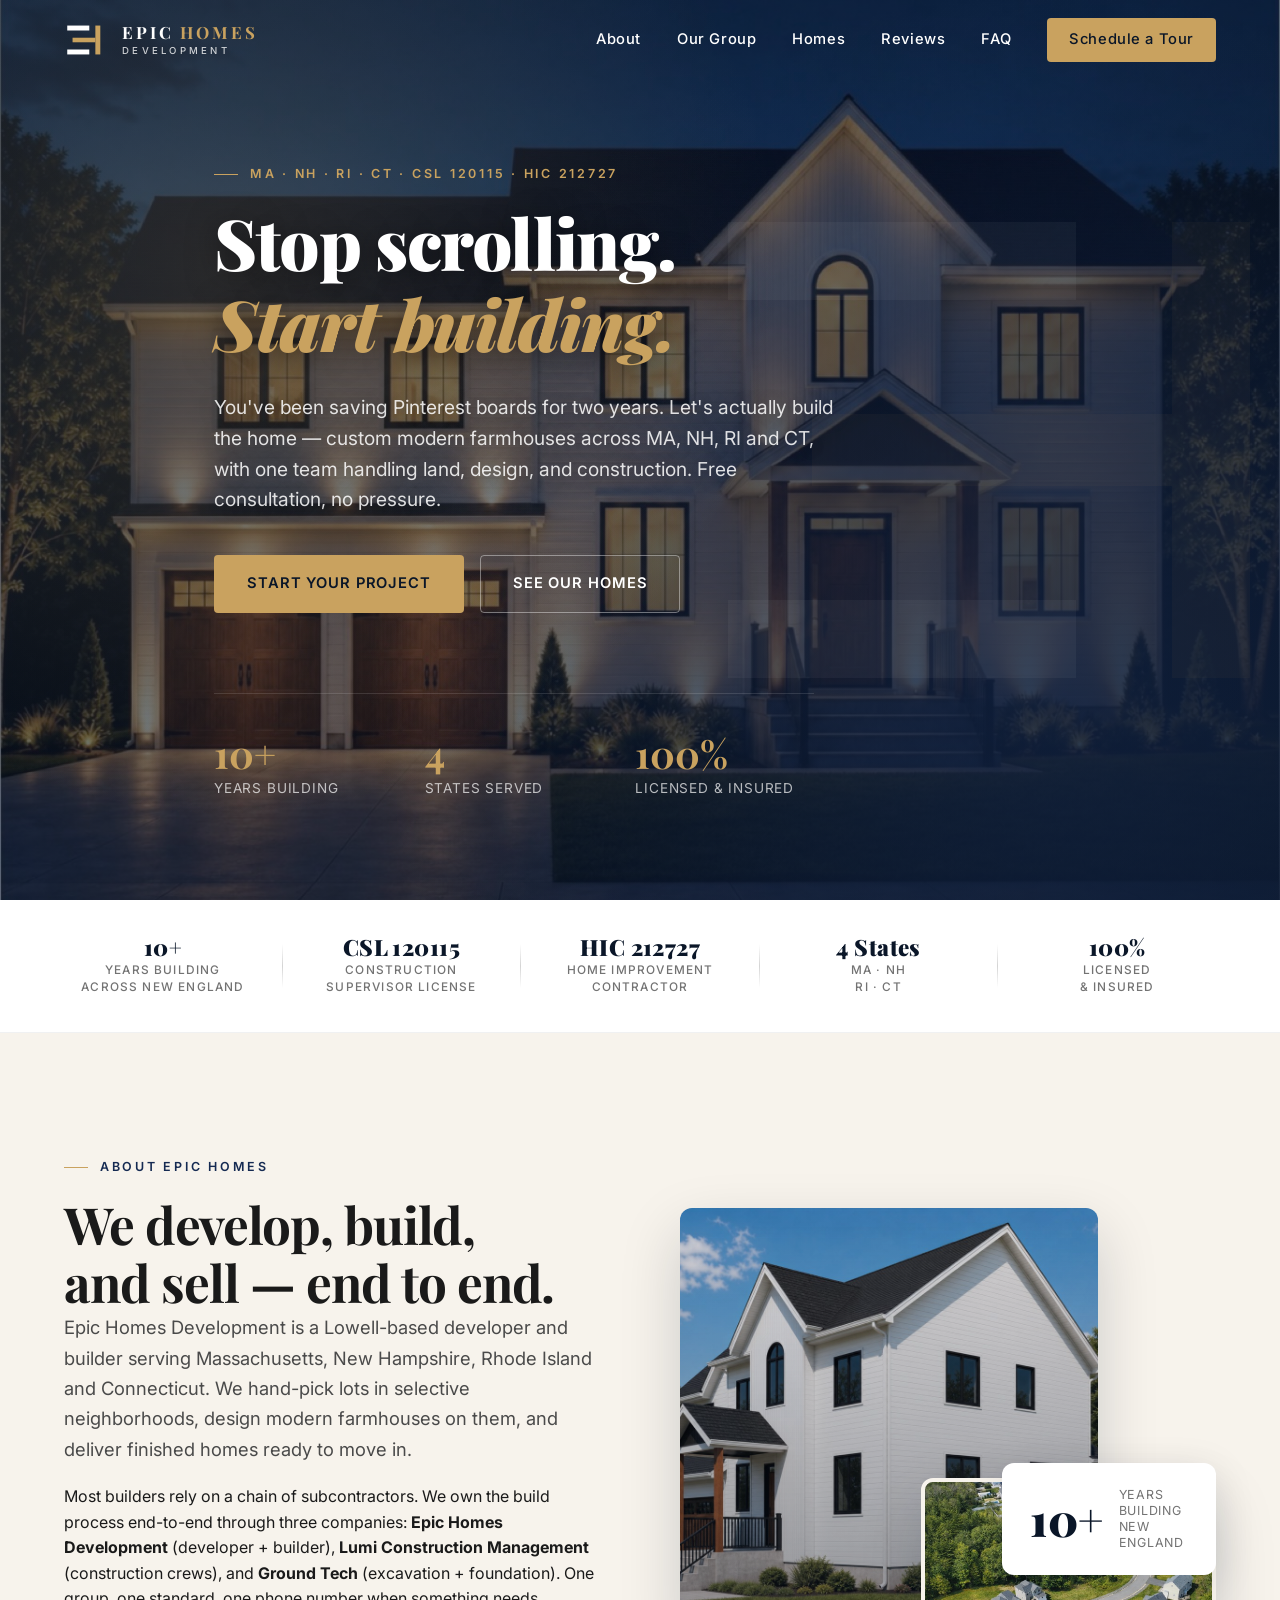
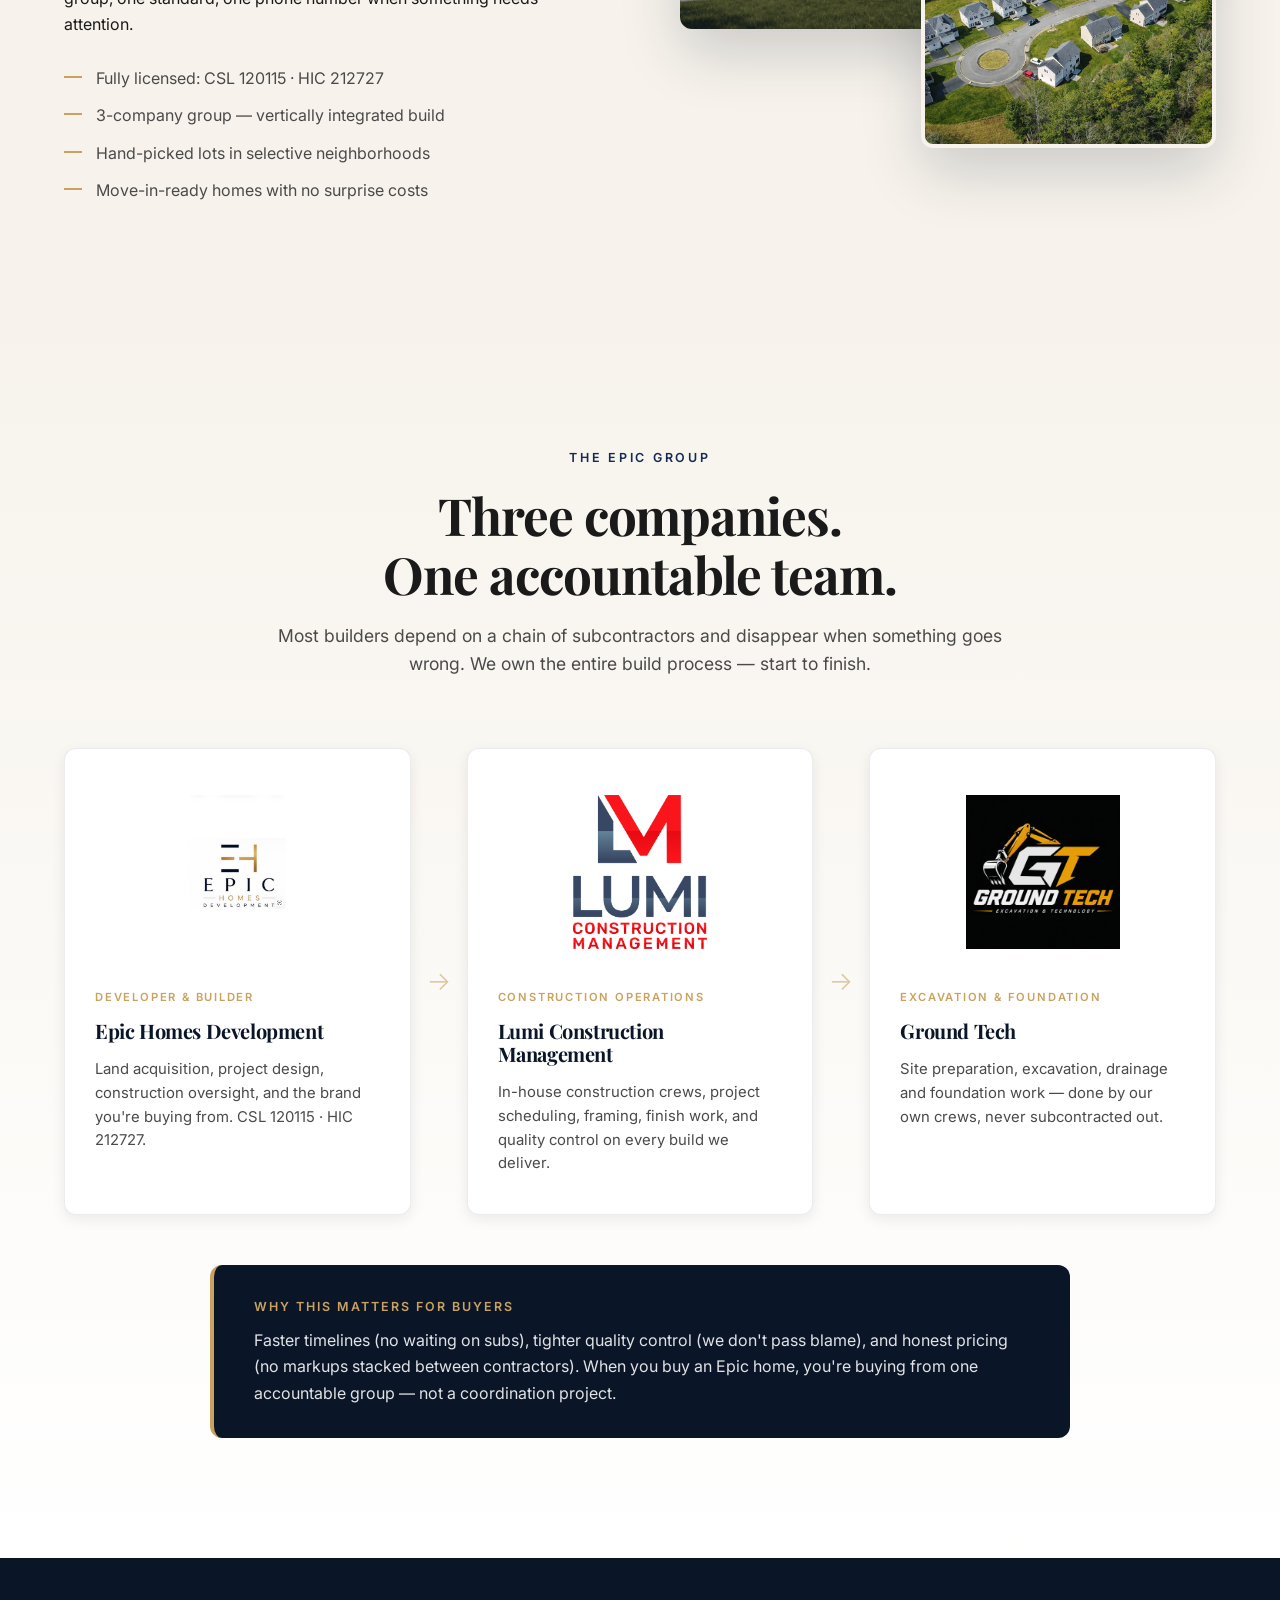
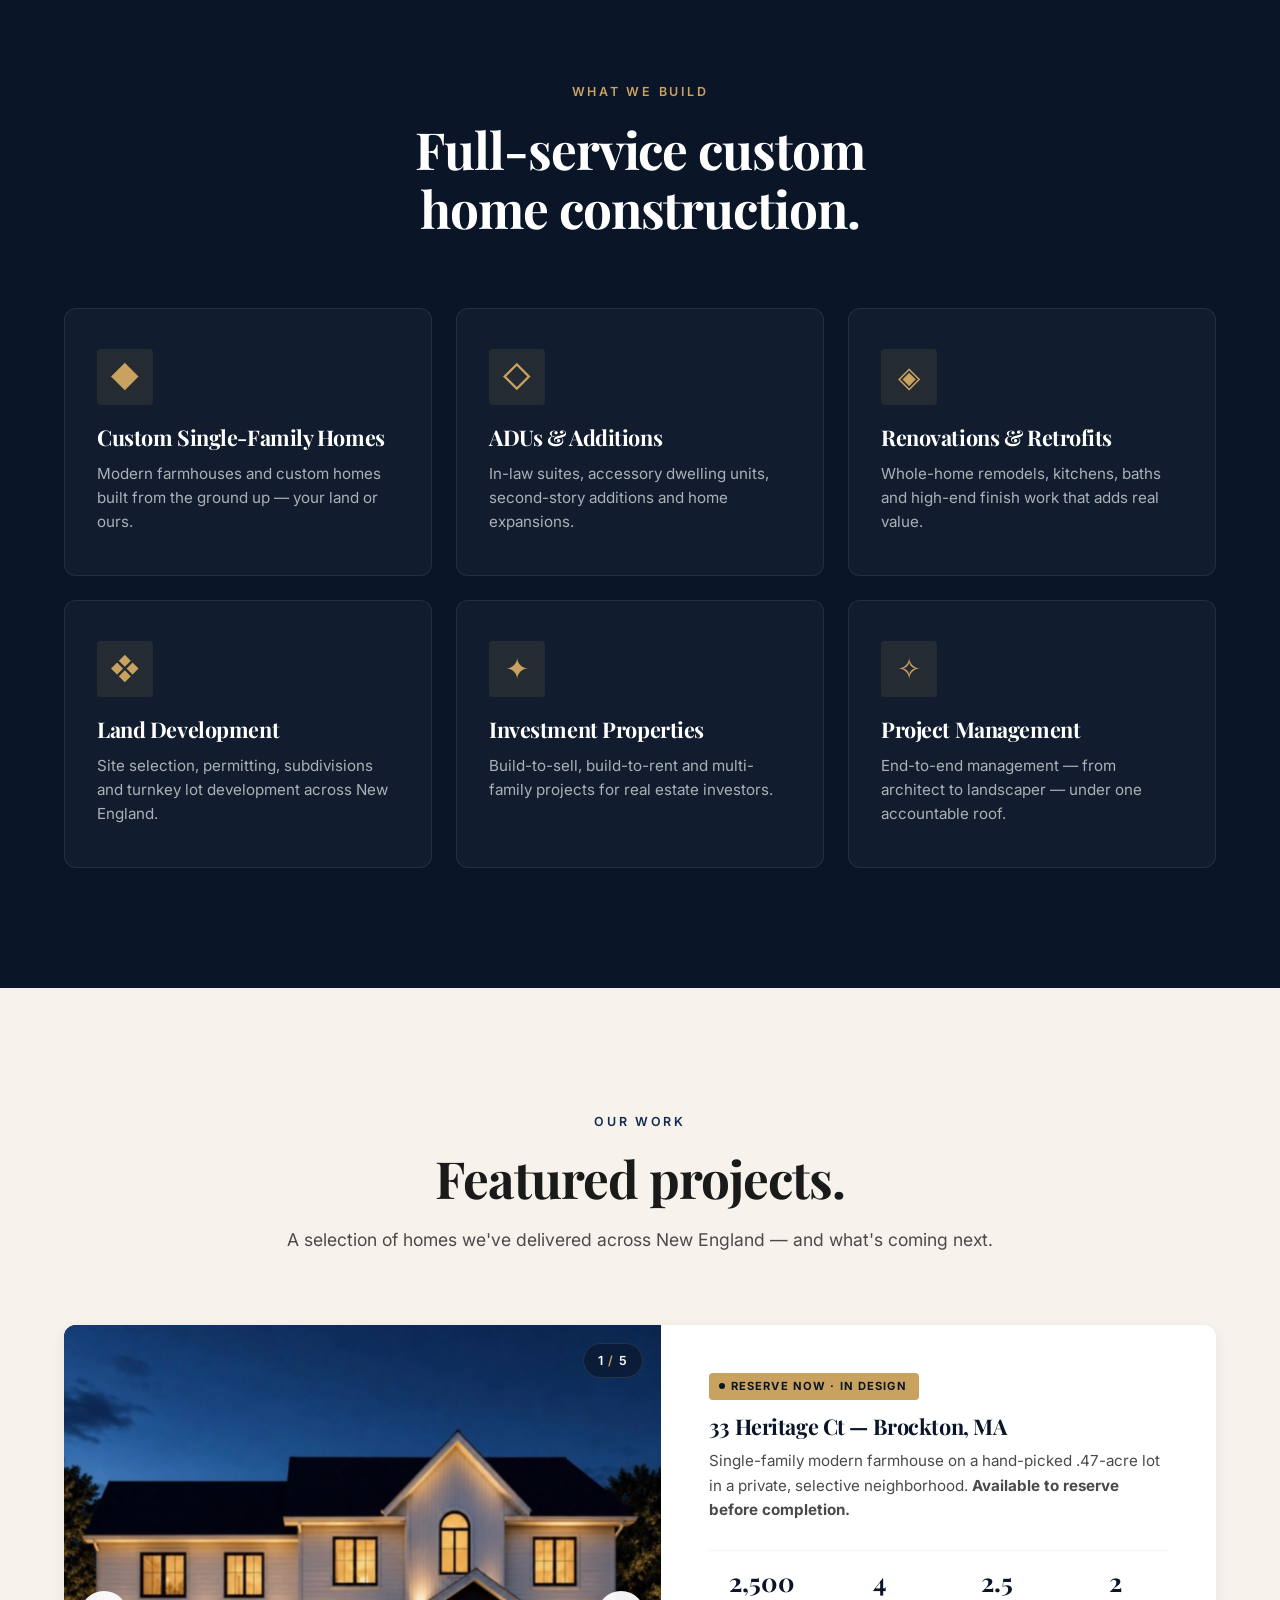
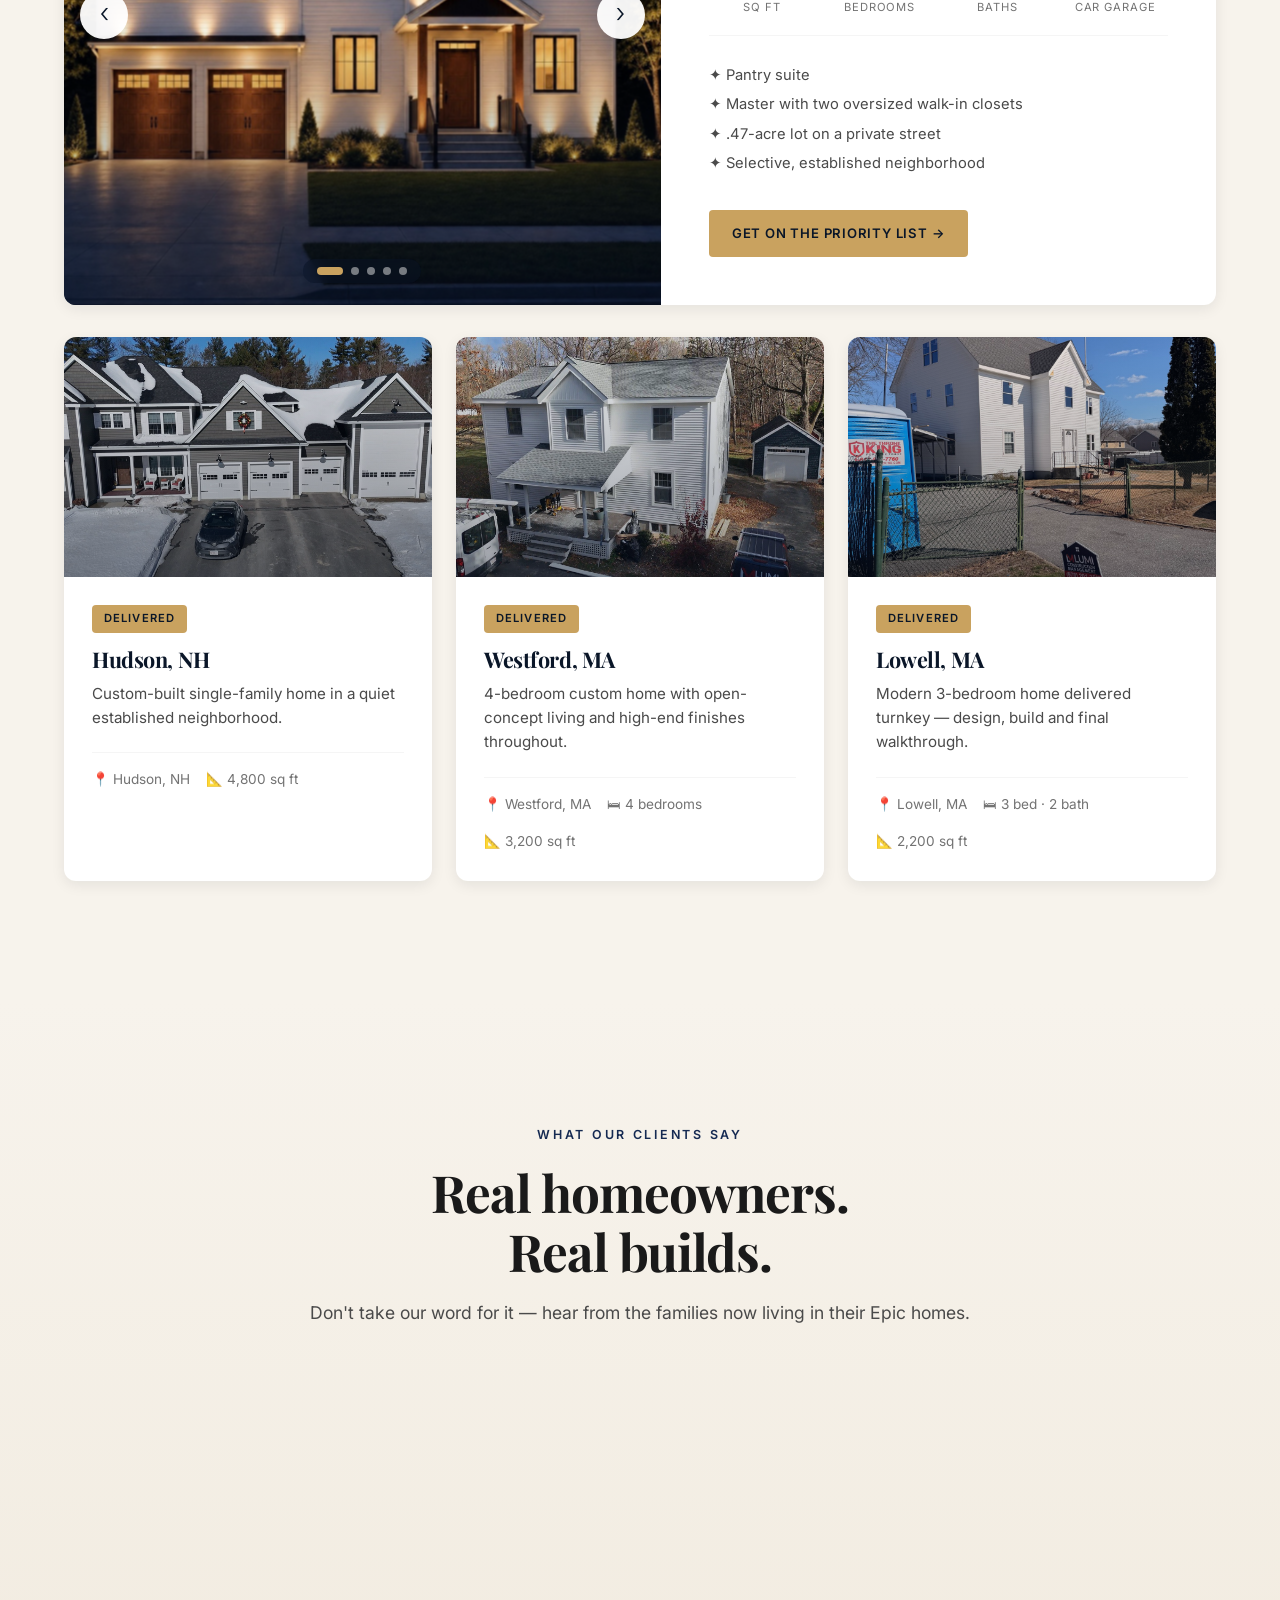
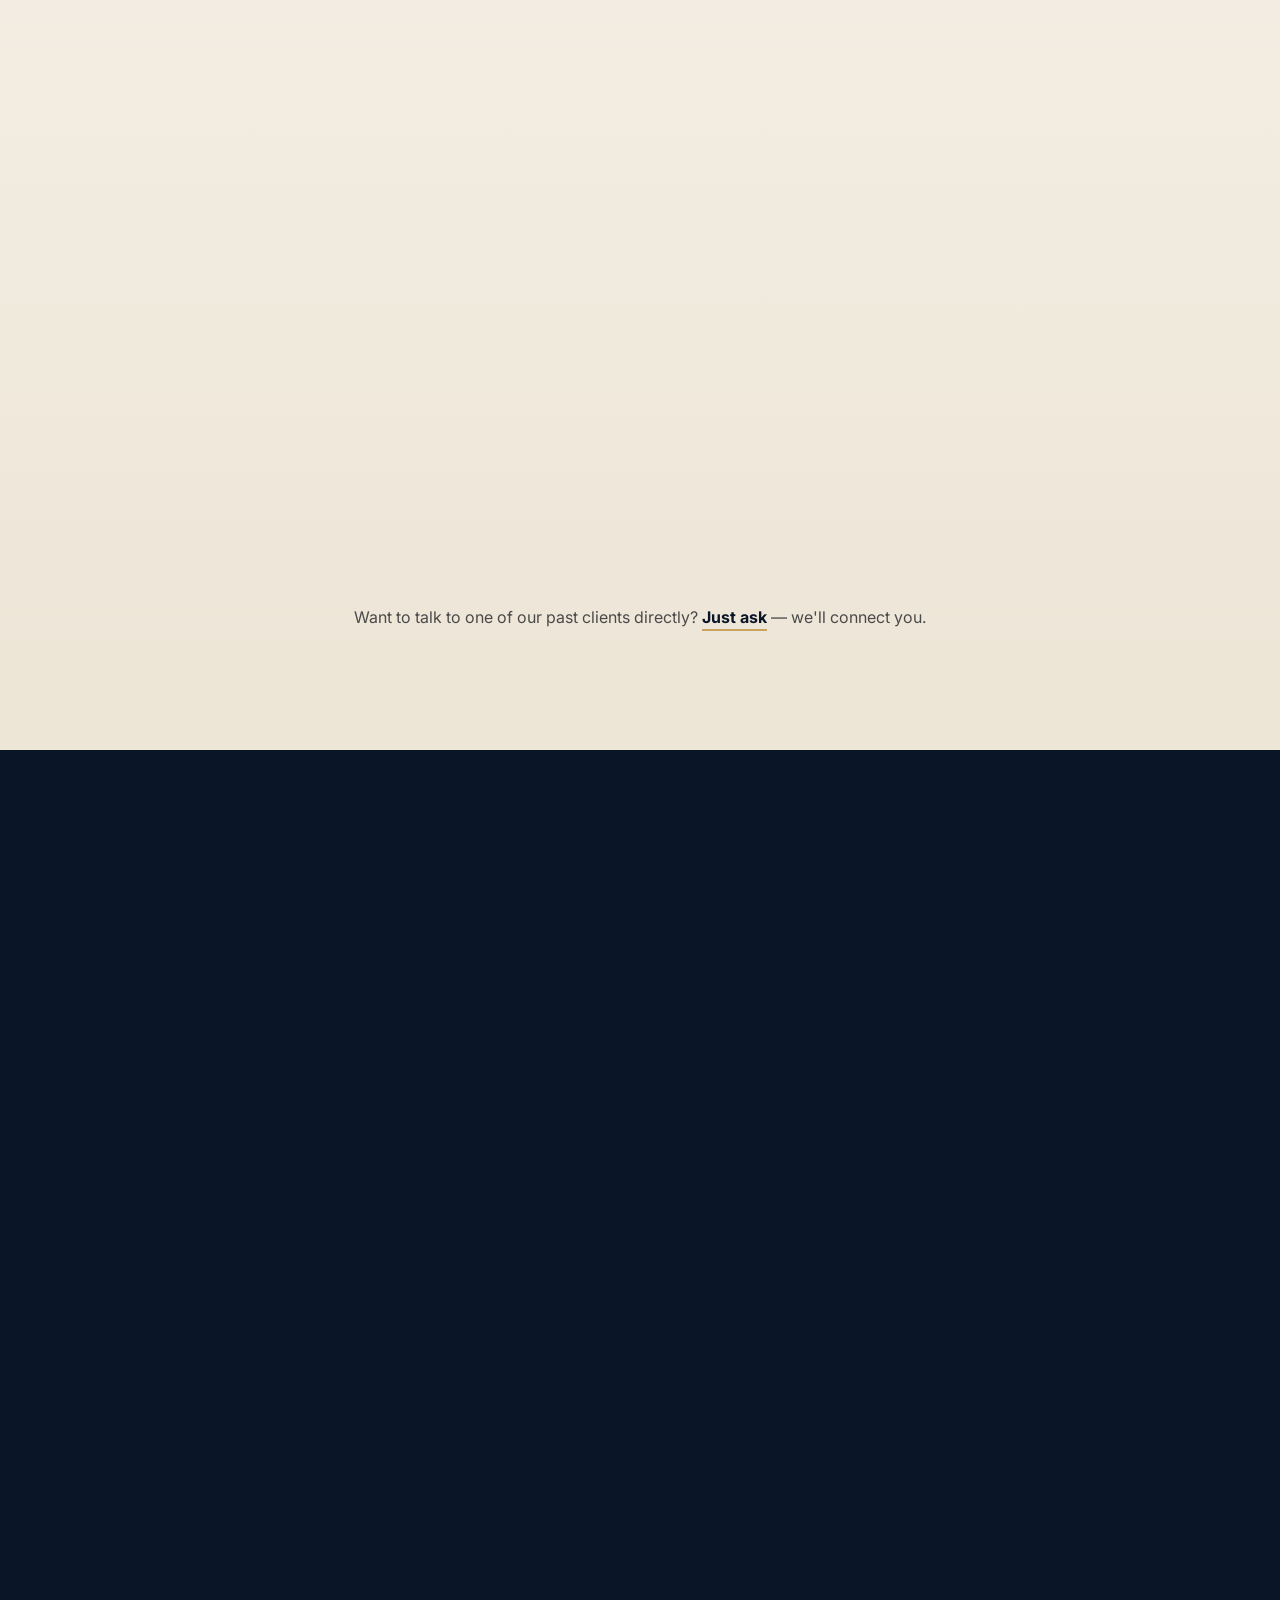
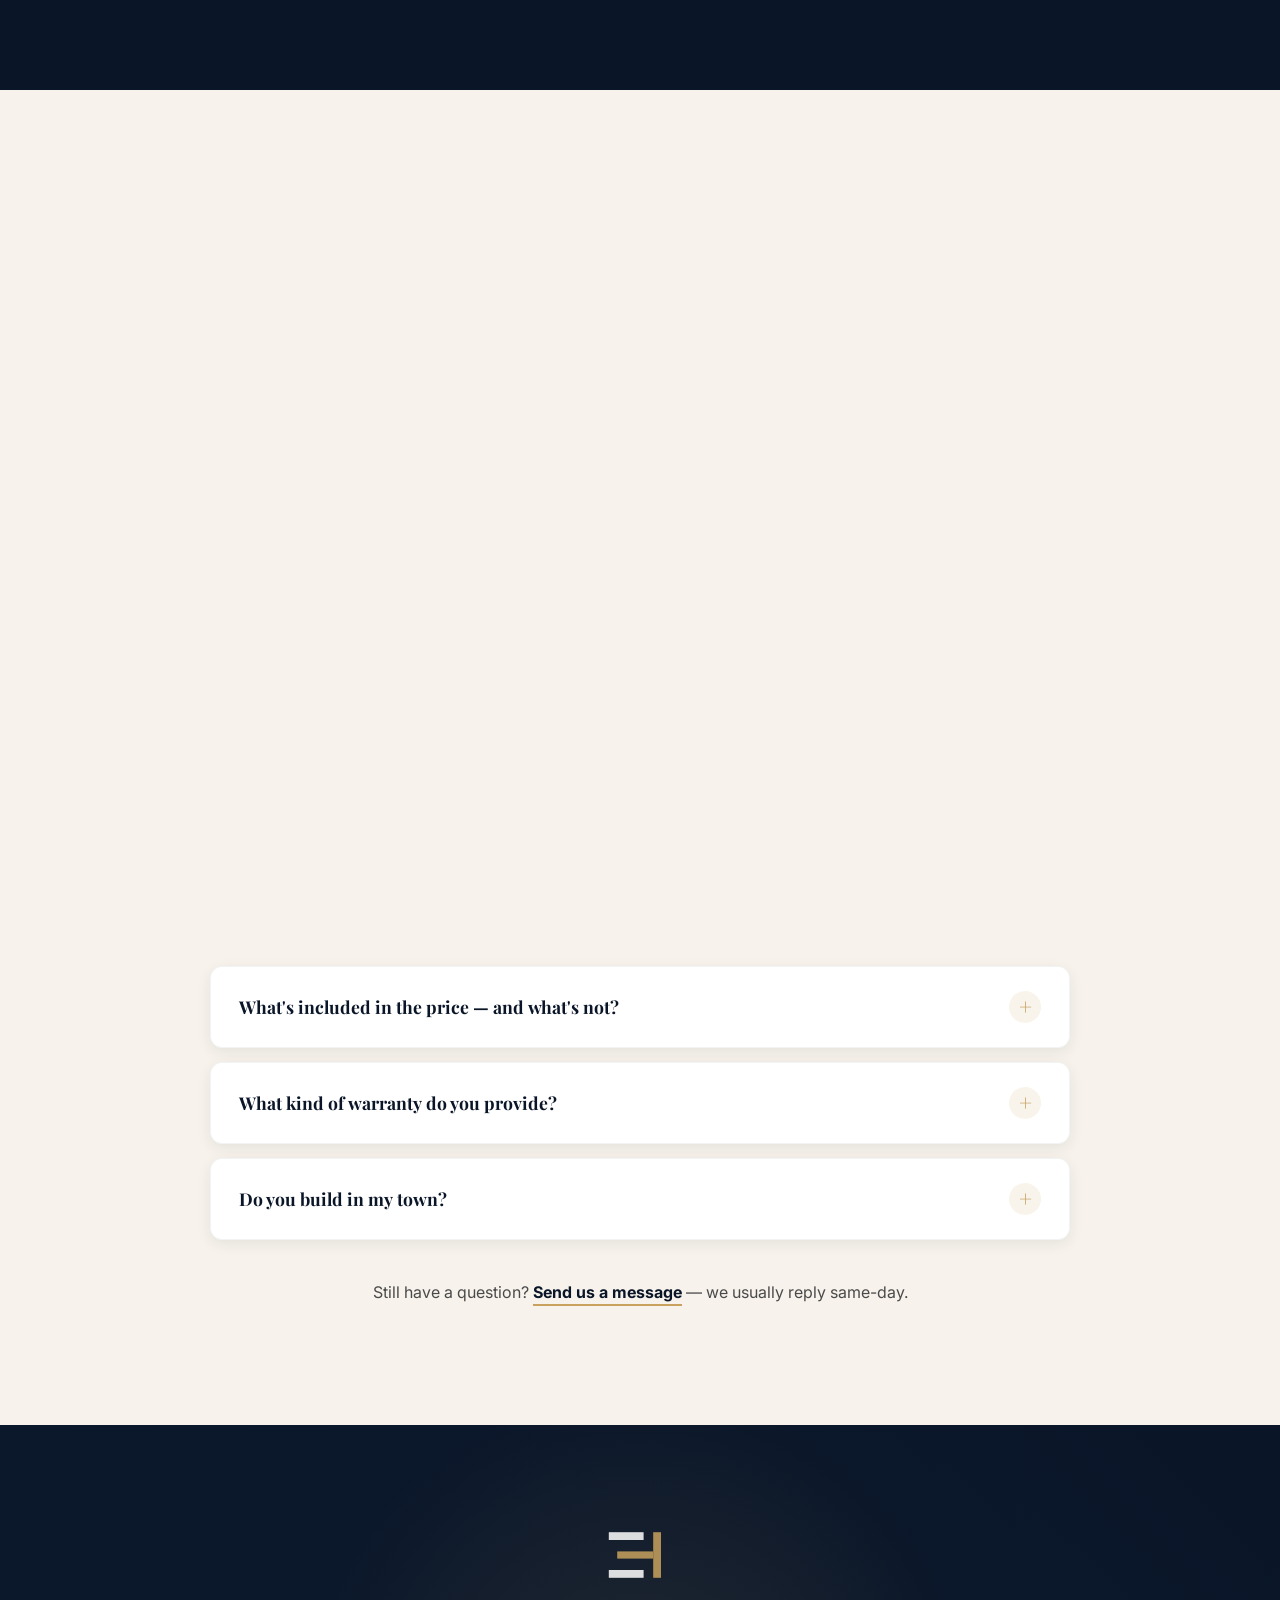
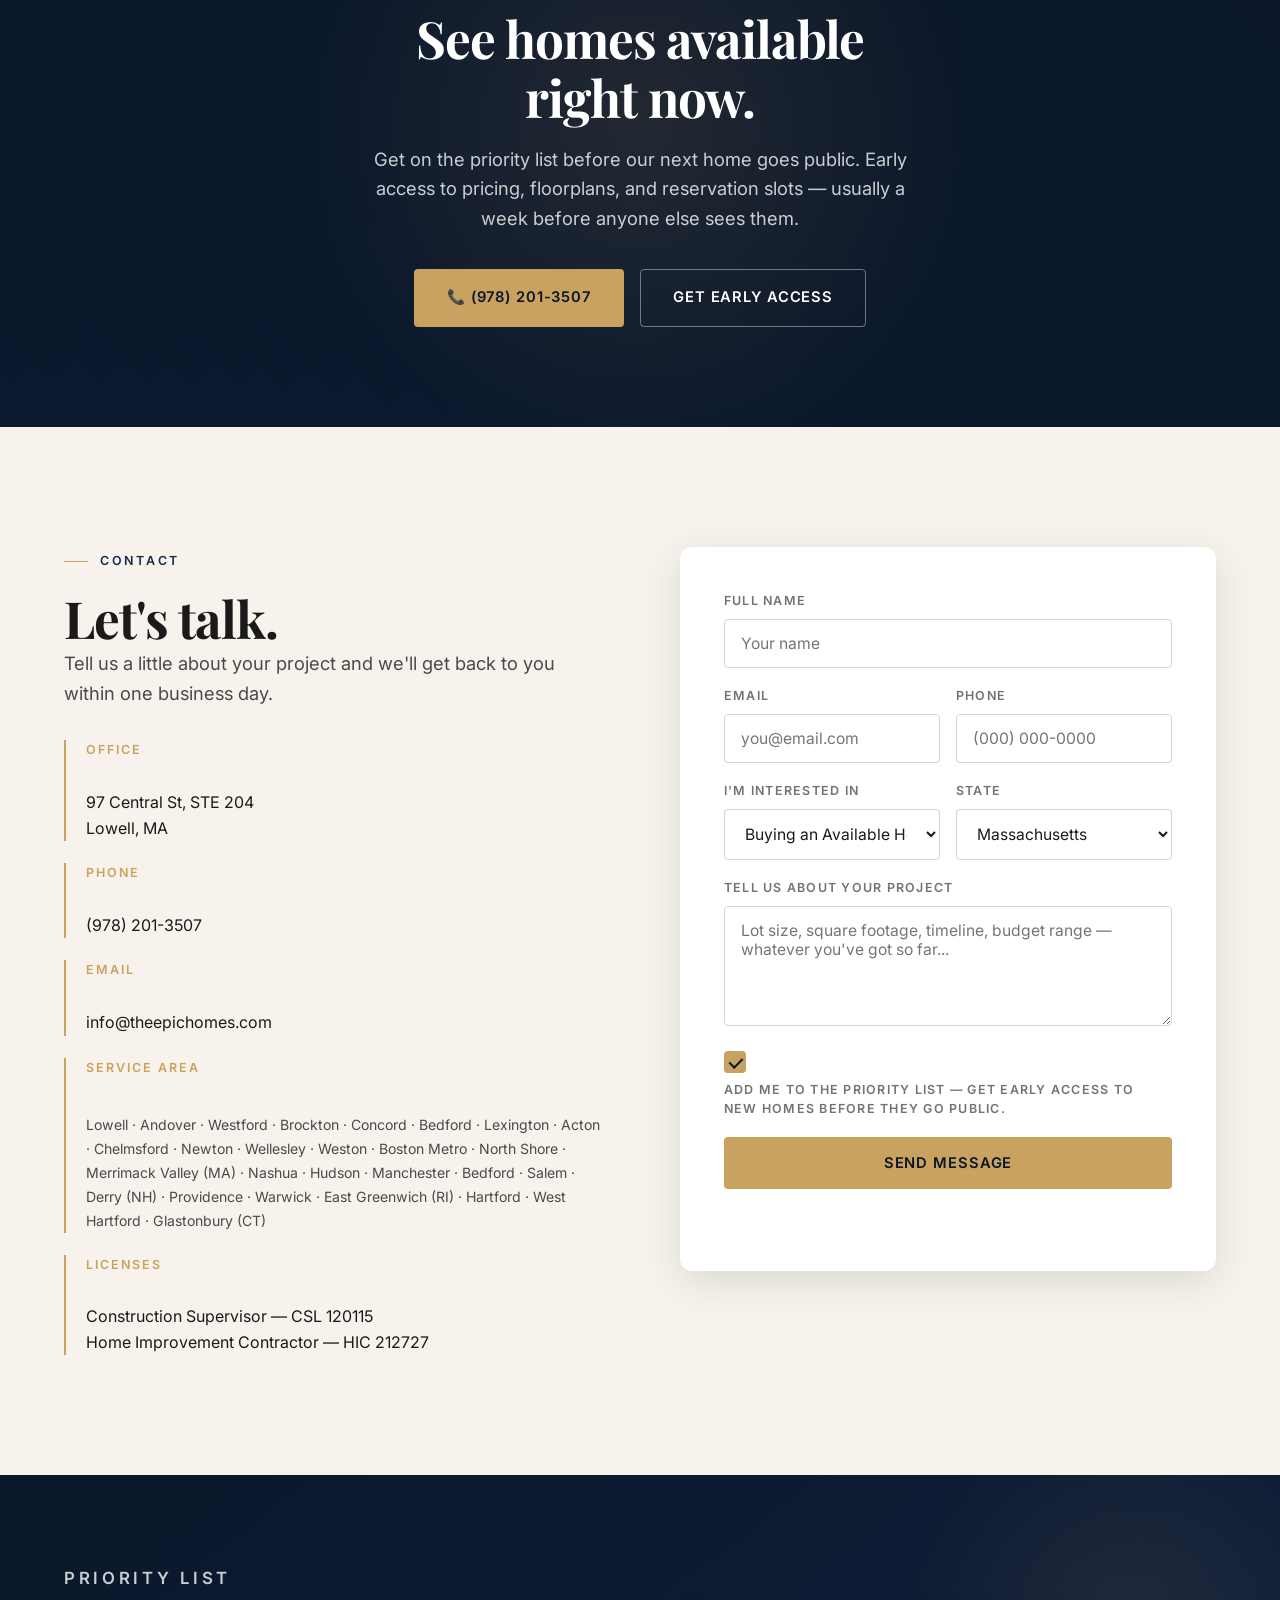
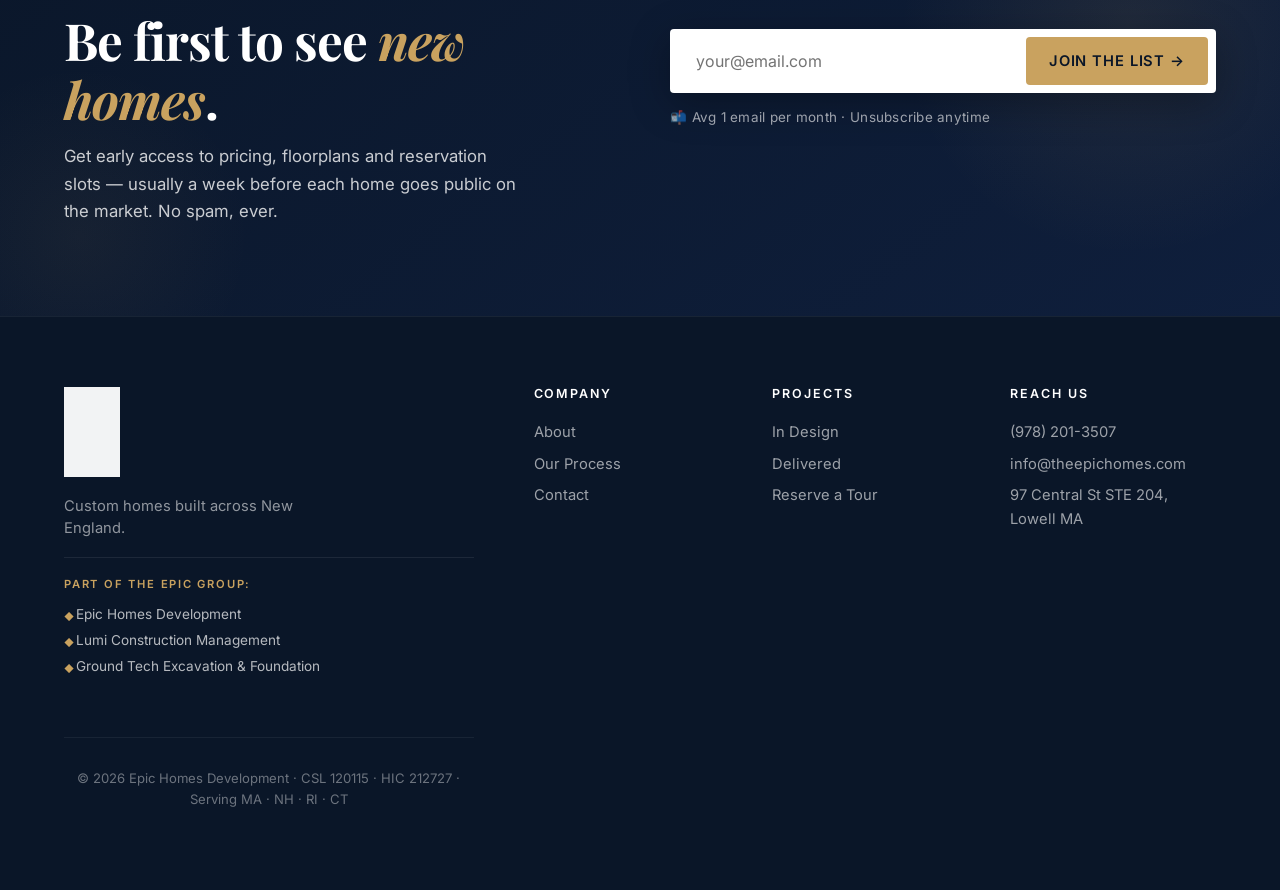
==== index.html @ 7ad32ea0 "Initial commit: Epic Homes Development website" ====
<!DOCTYPE html>
<html lang="en">
<head>
  <meta charset="UTF-8" />
  <meta name="viewport" content="width=device-width, initial-scale=1.0" />
  <meta name="description" content="Epic Homes Development — Custom modern farmhouses and luxury homes built across Massachusetts, New Hampshire, Rhode Island, and Connecticut. Fully licensed: CSL 120115 · HIC 212727." />
  <title>Epic Homes Development — Custom Modern Farmhouses | MA · NH · RI · CT</title>
  <link rel="icon" type="image/png" href="assets/logo.png" />
  <link rel="apple-touch-icon" href="assets/logo.png" />
  <meta name="theme-color" content="#0a1628" />
  <link rel="canonical" href="https://theepichomes.com/" />
  <meta property="og:title" content="Epic Homes Development — Custom Modern Farmhouses" />
  <meta property="og:description" content="Custom modern farmhouses and luxury homes built across MA, NH, RI, CT. Licensed CSL 120115 · HIC 212727." />
  <meta property="og:image" content="https://theepichomes.com/assets/logo.png" />
  <meta property="og:url" content="https://theepichomes.com/" />
  <meta property="og:type" content="website" />
  <meta property="og:site_name" content="Epic Homes Development" />
  <meta name="twitter:card" content="summary_large_image" />
  <meta name="twitter:title" content="Epic Homes Development — Custom Modern Farmhouses" />
  <meta name="twitter:description" content="Custom modern farmhouses across MA, NH, RI, CT." />
  <meta name="twitter:image" content="https://theepichomes.com/assets/logo.png" />
  <link rel="preconnect" href="https://fonts.googleapis.com" />
  <link rel="preconnect" href="https://fonts.gstatic.com" crossorigin />
  <link href="https://fonts.googleapis.com/css2?family=Playfair+Display:wght@400;500;700;900&family=Inter:wght@300;400;500;600;700&display=swap" rel="stylesheet" />
  <link rel="stylesheet" href="styles.css" />
</head>
<body>

  <header class="nav" id="nav">
    <div class="container nav__inner">
      <a href="#top" class="nav__brand" aria-label="Epic Homes Development — Home">
        <span class="nav__mark" aria-hidden="true">
          <svg viewBox="0 0 120 100" fill="none" xmlns="http://www.w3.org/2000/svg">
            <rect x="8" y="12" width="58" height="13" class="mark-navy"/>
            <rect x="8" y="75" width="58" height="13" class="mark-navy"/>
            <rect x="22" y="44" width="60" height="12" class="mark-gold"/>
            <rect x="82" y="12" width="13" height="76" class="mark-gold"/>
          </svg>
        </span>
        <span class="nav__brand-text">
          <span class="nav__brand-top">EPIC <span class="nav__brand-gold">HOMES</span></span>
          <span class="nav__brand-bottom">DEVELOPMENT</span>
        </span>
      </a>
      <nav class="nav__links" id="navLinks">
        <a href="#about">About</a>
        <a href="#group">Our Group</a>
        <a href="#projects">Homes</a>
        <a href="#testimonials">Reviews</a>
        <a href="#faq">FAQ</a>
        <a href="#contact" class="nav__cta">Schedule a Tour</a>
      </nav>
      <button class="nav__toggle" id="navToggle" aria-label="Menu">
        <span></span><span></span><span></span>
      </button>
    </div>
  </header>

  <section class="hero" id="top">
    <div class="hero__bg" aria-hidden="true"></div>
    <div class="hero__watermark" aria-hidden="true">
      <svg viewBox="0 0 120 100" fill="none" xmlns="http://www.w3.org/2000/svg">
        <rect x="8" y="12" width="58" height="13" fill="#ffffff"/>
        <rect x="8" y="75" width="58" height="13" fill="#ffffff"/>
        <rect x="22" y="44" width="60" height="12" fill="#c9a25f"/>
        <rect x="82" y="12" width="13" height="76" fill="#c9a25f"/>
      </svg>
    </div>
    <div class="container hero__inner">
      <p class="eyebrow">MA · NH · RI · CT  ·  CSL 120115 · HIC 212727</p>
      <h1 class="hero__title">
        Stop scrolling.<br/>
        <em>Start building.</em>
      </h1>
      <p class="hero__sub">
        You've been saving Pinterest boards for two years. Let's actually build
        the home — custom modern farmhouses across MA, NH, RI and CT, with
        one team handling land, design, and construction. Free consultation, no
        pressure.
      </p>
      <div class="hero__actions">
        <a href="#contact" class="btn btn--gold">Start Your Project</a>
        <a href="#projects" class="btn btn--ghost">See Our Homes</a>
      </div>
      <div class="hero__stats">
        <div><strong>10+</strong><span>Years building</span></div>
        <div><strong>4</strong><span>States served</span></div>
        <div><strong>100%</strong><span>Licensed & insured</span></div>
      </div>
    </div>
  </section>

  <section class="trust-strip" aria-label="Credentials and trust signals">
    <div class="container trust-strip__inner">
      <div class="trust-item">
        <strong>10+</strong>
        <span>Years building<br/>across New England</span>
      </div>
      <div class="trust-divider" aria-hidden="true"></div>
      <div class="trust-item">
        <strong>CSL 120115</strong>
        <span>Construction<br/>Supervisor License</span>
      </div>
      <div class="trust-divider" aria-hidden="true"></div>
      <div class="trust-item">
        <strong>HIC 212727</strong>
        <span>Home Improvement<br/>Contractor</span>
      </div>
      <div class="trust-divider" aria-hidden="true"></div>
      <div class="trust-item">
        <strong>4 States</strong>
        <span>MA · NH<br/>RI · CT</span>
      </div>
      <div class="trust-divider" aria-hidden="true"></div>
      <div class="trust-item">
        <strong>100%</strong>
        <span>Licensed<br/>& Insured</span>
      </div>
    </div>
  </section>

  <section class="section" id="about">
    <div class="container grid-2">
      <div>
        <p class="eyebrow">About Epic Homes</p>
        <h2>We develop, build,<br/>and sell — end to end.</h2>
        <p class="lead">
          Epic Homes Development is a Lowell-based developer and builder serving
          Massachusetts, New Hampshire, Rhode Island and Connecticut.
          We hand-pick lots in selective neighborhoods, design modern farmhouses
          on them, and deliver finished homes ready to move in.
        </p>
        <p>
          Most builders rely on a chain of subcontractors. We own the build process
          end-to-end through three companies: <strong>Epic Homes Development</strong>
          (developer + builder), <strong>Lumi Construction Management</strong>
          (construction crews), and <strong>Ground Tech</strong> (excavation + foundation).
          One group, one standard, one phone number when something needs attention.
        </p>
        <ul class="checklist">
          <li>Fully licensed: CSL 120115 · HIC 212727</li>
          <li>3-company group — vertically integrated build</li>
          <li>Hand-picked lots in selective neighborhoods</li>
          <li>Move-in-ready homes with no surprise costs</li>
        </ul>
      </div>
      <div class="about__visual">
        <div class="about__card about__card--photo"></div>
        <div class="about__card about__card--accent"></div>
        <div class="about__badge">
          <strong>10+</strong>
          <span>years<br/>building<br/>New England</span>
        </div>
      </div>
    </div>
  </section>

  <section class="section group" id="group">
    <div class="container">
      <div class="section__head">
        <p class="eyebrow">The Epic Group</p>
        <h2>Three companies.<br/>One accountable team.</h2>
        <p class="section__lead">Most builders depend on a chain of subcontractors and disappear when something goes wrong. We own the entire build process — start to finish.</p>
      </div>

      <div class="group-grid">
        <article class="group-card">
          <div class="group-card__logo">
            <img src="assets/logo-epic.png" alt="Epic Homes Development" />
          </div>
          <span class="group-card__role">Developer & Builder</span>
          <h3>Epic Homes Development</h3>
          <p>Land acquisition, project design, construction oversight, and the brand you're buying from. CSL 120115 · HIC 212727.</p>
        </article>

        <div class="group-arrow" aria-hidden="true">→</div>

        <article class="group-card">
          <div class="group-card__logo">
            <img src="assets/logo-lumi.png" alt="Lumi Construction Management" />
          </div>
          <span class="group-card__role">Construction Operations</span>
          <h3>Lumi Construction Management</h3>
          <p>In-house construction crews, project scheduling, framing, finish work, and quality control on every build we deliver.</p>
        </article>

        <div class="group-arrow" aria-hidden="true">→</div>

        <article class="group-card">
          <div class="group-card__logo">
            <img src="assets/logo-ground.png" alt="Ground Tech Excavation & Foundation" />
          </div>
          <span class="group-card__role">Excavation & Foundation</span>
          <h3>Ground Tech</h3>
          <p>Site preparation, excavation, drainage and foundation work — done by our own crews, never subcontracted out.</p>
        </article>
      </div>

      <div class="group-callout">
        <div class="group-callout__label">Why this matters for buyers</div>
        <p>Faster timelines (no waiting on subs), tighter quality control (we don't pass blame), and honest pricing (no markups stacked between contractors). When you buy an Epic home, you're buying from one accountable group — not a coordination project.</p>
      </div>
    </div>
  </section>

  <section class="section section--dark" id="services">
    <div class="container">
      <div class="section__head">
        <p class="eyebrow eyebrow--gold">What We Build</p>
        <h2>Full-service custom<br/>home construction.</h2>
      </div>
      <div class="services">
        <article class="service">
          <div class="service__icon">◆</div>
          <h3>Custom Single-Family Homes</h3>
          <p>Modern farmhouses and custom homes built from the ground up — your land or ours.</p>
        </article>
        <article class="service">
          <div class="service__icon">◇</div>
          <h3>ADUs & Additions</h3>
          <p>In-law suites, accessory dwelling units, second-story additions and home expansions.</p>
        </article>
        <article class="service">
          <div class="service__icon">◈</div>
          <h3>Renovations & Retrofits</h3>
          <p>Whole-home remodels, kitchens, baths and high-end finish work that adds real value.</p>
        </article>
        <article class="service">
          <div class="service__icon">❖</div>
          <h3>Land Development</h3>
          <p>Site selection, permitting, subdivisions and turnkey lot development across New England.</p>
        </article>
        <article class="service">
          <div class="service__icon">✦</div>
          <h3>Investment Properties</h3>
          <p>Build-to-sell, build-to-rent and multi-family projects for real estate investors.</p>
        </article>
        <article class="service">
          <div class="service__icon">✧</div>
          <h3>Project Management</h3>
          <p>End-to-end management — from architect to landscaper — under one accountable roof.</p>
        </article>
      </div>
    </div>
  </section>

  <section class="section" id="projects">
    <div class="container">
      <div class="section__head">
        <p class="eyebrow">Our Work</p>
        <h2>Featured projects.</h2>
        <p class="section__lead">A selection of homes we've delivered across New England — and what's coming next.</p>
      </div>
      <div class="projects">

        <article class="project project--lg">
          <div class="carousel" id="heritageCarousel" aria-label="33 Heritage Ct photo gallery">
            <div class="carousel__track">
              <div class="carousel__slide" style="background-image:url('assets/hero-night.jpg')" role="img" aria-label="Front exterior at night"></div>
              <div class="carousel__slide" style="background-image:url('assets/heritage-front.jpg')" role="img" aria-label="Front exterior daytime"></div>
              <div class="carousel__slide" style="background-image:url('assets/heritage-back.jpg')" role="img" aria-label="Back of the home with deck"></div>
              <div class="carousel__slide" style="background-image:url('assets/heritage-side.jpg')" role="img" aria-label="Side view"></div>
              <div class="carousel__slide" style="background-image:url('assets/neighborhood-aerial.jpg')" role="img" aria-label="Aerial view of the neighborhood"></div>
            </div>
            <button class="carousel__btn carousel__btn--prev" aria-label="Previous photo">‹</button>
            <button class="carousel__btn carousel__btn--next" aria-label="Next photo">›</button>
            <div class="carousel__counter"><span id="heritageCurrent">1</span> / <span id="heritageTotal">5</span></div>
            <div class="carousel__dots" role="tablist">
              <button class="carousel__dot is-active" aria-label="Photo 1"></button>
              <button class="carousel__dot" aria-label="Photo 2"></button>
              <button class="carousel__dot" aria-label="Photo 3"></button>
              <button class="carousel__dot" aria-label="Photo 4"></button>
              <button class="carousel__dot" aria-label="Photo 5"></button>
            </div>
          </div>
          <div class="project__body">
            <span class="tag tag--available">Reserve Now · In Design</span>
            <h3>33 Heritage Ct — Brockton, MA</h3>
            <p>Single-family modern farmhouse on a hand-picked .47-acre lot in a private, selective neighborhood. <strong>Available to reserve before completion.</strong></p>
            <div class="project__features">
              <div><strong>2,500</strong><span>sq ft</span></div>
              <div><strong>4</strong><span>bedrooms</span></div>
              <div><strong>2.5</strong><span>baths</span></div>
              <div><strong>2</strong><span>car garage</span></div>
            </div>
            <ul class="project__highlights">
              <li>✦ Pantry suite</li>
              <li>✦ Master with two oversized walk-in closets</li>
              <li>✦ .47-acre lot on a private street</li>
              <li>✦ Selective, established neighborhood</li>
            </ul>
            <a href="#contact" class="btn btn--gold btn--sm">Get on the Priority List →</a>
          </div>
        </article>

        <article class="project">
          <div class="project__img project__img--hudson"></div>
          <div class="project__body">
            <span class="tag tag--done">Delivered</span>
            <h3>Hudson, NH</h3>
            <p>Custom-built single-family home in a quiet established neighborhood.</p>
            <div class="project__meta">
              <span>📍 Hudson, NH</span>
              <span>📐 4,800 sq ft</span>
            </div>
          </div>
        </article>

        <article class="project">
          <div class="project__img project__img--westford"></div>
          <div class="project__body">
            <span class="tag tag--done">Delivered</span>
            <h3>Westford, MA</h3>
            <p>4-bedroom custom home with open-concept living and high-end finishes throughout.</p>
            <div class="project__meta">
              <span>📍 Westford, MA</span>
              <span>🛏 4 bedrooms</span>
              <span>📐 3,200 sq ft</span>
            </div>
          </div>
        </article>

        <article class="project">
          <div class="project__img project__img--lowell"></div>
          <div class="project__body">
            <span class="tag tag--done">Delivered</span>
            <h3>Lowell, MA</h3>
            <p>Modern 3-bedroom home delivered turnkey — design, build and final walkthrough.</p>
            <div class="project__meta">
              <span>📍 Lowell, MA</span>
              <span>🛏 3 bed · 2 bath</span>
              <span>📐 2,200 sq ft</span>
            </div>
          </div>
        </article>

      </div>
    </div>
  </section>

  <section class="section testimonials" id="testimonials">
    <div class="container">
      <div class="section__head">
        <p class="eyebrow">What Our Clients Say</p>
        <h2>Real homeowners.<br/>Real builds.</h2>
        <p class="section__lead">Don't take our word for it — hear from the families now living in their Epic homes.</p>
      </div>

      <div class="testi-grid">
        <article class="testi">
          <div class="testi__quote-mark" aria-hidden="true">“</div>
          <p class="testi__text">From the first coffee meeting, I knew Epic was different. They listened more than they talked, gave us real numbers up front, and built exactly what we'd been picturing for years. The weekly photo updates kept us sane during the build.</p>
          <div class="testi__stars" aria-label="5 out of 5 stars">★ ★ ★ ★ ★</div>
          <div class="testi__author">
            <strong>Sarah K.</strong>
            <span>Andover, MA · Custom 4-bed farmhouse</span>
          </div>
        </article>

        <article class="testi">
          <div class="testi__quote-mark" aria-hidden="true">“</div>
          <p class="testi__text">We interviewed four builders. Epic was the only one who didn't try to upsell us — they just asked smart questions and gave honest answers. The home was move-in ready on time, exactly at the price they showed us day one.</p>
          <div class="testi__stars" aria-label="5 out of 5 stars">★ ★ ★ ★ ★</div>
          <div class="testi__author">
            <strong>Mike R.</strong>
            <span>Hudson, NH · 4,800 sq ft custom</span>
          </div>
        </article>

        <article class="testi">
          <div class="testi__quote-mark" aria-hidden="true">“</div>
          <p class="testi__text">After being burned by another builder, I was skeptical. Epic's transparency — the project portal, weekly walkthroughs, no surprise change orders — completely restored my trust. We're already planning the in-law addition with them.</p>
          <div class="testi__stars" aria-label="5 out of 5 stars">★ ★ ★ ★ ★</div>
          <div class="testi__author">
            <strong>Jennifer L.</strong>
            <span>Westford, MA · 3,200 sq ft 4-bed</span>
          </div>
        </article>

        <article class="testi">
          <div class="testi__quote-mark" aria-hidden="true">“</div>
          <p class="testi__text">Building remotely from out of state was our biggest fear. Epic made it feel like we lived next door — daily photos, video walkthroughs, every decision documented. Move-in day felt magical.</p>
          <div class="testi__stars" aria-label="5 out of 5 stars">★ ★ ★ ★ ★</div>
          <div class="testi__author">
            <strong>David & Anna P.</strong>
            <span>Lowell, MA · 2,200 sq ft 3-bed</span>
          </div>
        </article>

        <article class="testi testi--featured">
          <div class="testi__quote-mark" aria-hidden="true">“</div>
          <p class="testi__text">Their post-build care is what really sets them apart. A year after move-in, they still answer our texts within an hour. That's not a contractor — that's a partner for life.</p>
          <div class="testi__stars" aria-label="5 out of 5 stars">★ ★ ★ ★ ★</div>
          <div class="testi__author">
            <strong>Robert M.</strong>
            <span>Brockton, MA · Modern farmhouse</span>
          </div>
        </article>
      </div>

      <div class="testi-cta">
        <p>Want to talk to one of our past clients directly? <a href="#contact">Just ask</a> — we'll connect you.</p>
      </div>
    </div>
  </section>

  <section class="section section--dark" id="process">
    <div class="container">
      <div class="section__head">
        <p class="eyebrow eyebrow--gold">How It Works</p>
        <h2>From first coffee<br/>to front-door keys.</h2>
        <p class="section__lead">Building a home should feel exciting — not stressful. Here's exactly how we do it.</p>
      </div>
      <ol class="process">
        <li>
          <span class="process__num">01</span>
          <span class="process__chip">Week 1</span>
          <h3>Coffee & Vision</h3>
          <p>Tell us what you dream about — square footage, lifestyle, must-haves. We listen, ask the right questions, and give you honest budget ranges. No pressure. No fluff.</p>
          <span class="process__deliverable">→ Free consultation + ballpark numbers</span>
        </li>
        <li>
          <span class="process__num">02</span>
          <span class="process__chip">Weeks 2–8</span>
          <h3>Design Together</h3>
          <p>Our architects sketch, you tweak, we refine. You'll see 3D renderings before a single nail goes in — so when we break ground, you already love the result.</p>
          <span class="process__deliverable">→ Floor plans + 3D renders + honest price</span>
        </li>
        <li>
          <span class="process__num">03</span>
          <span class="process__chip">Build Phase</span>
          <h3>Watch It Rise</h3>
          <p>Hammers swing, walls go up. You get weekly photo updates, a private project portal, and our cell numbers. No mystery, no surprises — just your home taking shape.</p>
          <span class="process__deliverable">→ Weekly updates + on-site visits anytime</span>
        </li>
        <li>
          <span class="process__num">04</span>
          <span class="process__chip">Move-In Day</span>
          <h3>Welcome Home</h3>
          <p>Final walkthrough, keys in hand, and a warranty that actually means something. We're a phone call away — for years, not weeks.</p>
          <span class="process__deliverable">→ 2-year workmanship + 10-year structural warranty</span>
        </li>
      </ol>
    </div>
  </section>

  <section class="section faq" id="faq">
    <div class="container">
      <div class="section__head">
        <p class="eyebrow">Common Questions</p>
        <h2>Everything you're<br/>wondering about.</h2>
        <p class="section__lead">The honest answers to what most people ask before they pick up the phone.</p>
      </div>

      <div class="faq-list">
        <details class="faq-item">
          <summary>
            <span>How much does it cost to build a custom home in MA, NH, RI or CT?</span>
            <span class="faq-icon" aria-hidden="true">+</span>
          </summary>
          <div class="faq-answer">
            <p>For 2026, custom homes in our region typically run <strong>$350–$600+ per square foot</strong>, depending on lot conditions, finishes and complexity. A 2,500 sq ft modern farmhouse usually lands between $875K and $1.5M turnkey. We give you a real ballpark in your first consultation — no fake "starting at" numbers.</p>
          </div>
        </details>

        <details class="faq-item">
          <summary>
            <span>How long does it take from start to finish?</span>
            <span class="faq-icon" aria-hidden="true">+</span>
          </summary>
          <div class="faq-answer">
            <p>From signed contract to move-in day, plan on <strong>10–14 months</strong> for most custom builds. Design takes 6–10 weeks, permitting 4–8 weeks (varies by town), and construction 7–10 months. We'll give you a realistic schedule before you commit, and we hit it.</p>
          </div>
        </details>

        <details class="faq-item">
          <summary>
            <span>Do I need to own land before contacting you?</span>
            <span class="faq-icon" aria-hidden="true">+</span>
          </summary>
          <div class="faq-answer">
            <p>Not at all. We help clients find and evaluate land regularly — we know which lots are buildable, what the zoning costs really look like, and where the hidden site-prep expenses hide. If you already have a lot, we'll do a free buildability assessment before you spend a dollar on design.</p>
          </div>
        </details>

        <details class="faq-item">
          <summary>
            <span>Can you work with my architect, or do you have one?</span>
            <span class="faq-icon" aria-hidden="true">+</span>
          </summary>
          <div class="faq-answer">
            <p>Both work. We have in-house and partnered architects we've built dozens of homes with — they know our crews, costs, and pace. But if you've already hired an architect you love, we'll happily collaborate. We're builders, not gatekeepers.</p>
          </div>
        </details>

        <details class="faq-item">
          <summary>
            <span>How does construction financing work?</span>
            <span class="faq-icon" aria-hidden="true">+</span>
          </summary>
          <div class="faq-answer">
            <p>Most clients use a <strong>construction-to-permanent loan</strong> from a local lender (we can introduce you to a few we trust). The bank funds the build in stages as work is completed, then converts to a regular mortgage at move-in. We handle all the lender draw paperwork — you don't need to chase invoices.</p>
          </div>
        </details>

        <details class="faq-item">
          <summary>
            <span>What's included in the price — and what's not?</span>
            <span class="faq-icon" aria-hidden="true">+</span>
          </summary>
          <div class="faq-answer">
            <p>Our prices include <strong>everything</strong>: design, permits, materials, labor, site work, finishes, appliances, and final cleanup — the home is delivered turnkey. The only things outside are your furniture and any custom landscaping beyond the basics. The price you see is the price you pay. Period.</p>
          </div>
        </details>

        <details class="faq-item">
          <summary>
            <span>What kind of warranty do you provide?</span>
            <span class="faq-icon" aria-hidden="true">+</span>
          </summary>
          <div class="faq-answer">
            <p><strong>2-year workmanship warranty</strong> on everything we build, plus <strong>10-year structural warranty</strong> per Massachusetts builder standards. But more importantly, we answer the phone after move-in. Most builders disappear at handover — we don't.</p>
          </div>
        </details>

        <details class="faq-item">
          <summary>
            <span>Do you build in my town?</span>
            <span class="faq-icon" aria-hidden="true">+</span>
          </summary>
          <div class="faq-answer">
            <p>We build across <strong>Massachusetts, New Hampshire, Rhode Island and Connecticut</strong> — including Andover, Westford, Lowell, Brockton, Hudson, Nashua, Bedford, Concord, Manchester, Providence, Hartford, and dozens more. If you're in the four-state area, we can build there. Just ask.</p>
          </div>
        </details>
      </div>

      <div class="faq-cta">
        <p>Still have a question? <a href="#contact">Send us a message</a> — we usually reply same-day.</p>
      </div>
    </div>
  </section>

  <section class="cta">
    <div class="container cta__inner">
      <div class="cta__mark" aria-hidden="true">
        <svg viewBox="0 0 120 100" fill="none" xmlns="http://www.w3.org/2000/svg">
          <rect x="8" y="12" width="58" height="13" fill="#ffffff"/>
          <rect x="8" y="75" width="58" height="13" fill="#ffffff"/>
          <rect x="22" y="44" width="60" height="12" fill="#c9a25f"/>
          <rect x="82" y="12" width="13" height="76" fill="#c9a25f"/>
        </svg>
      </div>
      <h2>See homes available<br/>right now.</h2>
      <p>Get on the priority list before our next home goes public. Early access to pricing, floorplans, and reservation slots — usually a week before anyone else sees them.</p>
      <div class="cta__actions">
        <a href="tel:+19782013507" class="btn btn--gold">📞 (978) 201-3507</a>
        <a href="#contact" class="btn btn--ghost">Get Early Access</a>
      </div>
    </div>
  </section>

  <section class="section" id="contact">
    <div class="container grid-2 grid-2--contact">
      <div>
        <p class="eyebrow">Contact</p>
        <h2>Let's talk.</h2>
        <p class="lead">Tell us a little about your project and we'll get back to you within one business day.</p>
        <ul class="contact__info">
          <li><strong>Office</strong><br/>97 Central St, STE 204<br/>Lowell, MA</li>
          <li><strong>Phone</strong><br/><a href="tel:+19782013507">(978) 201-3507</a></li>
          <li><strong>Email</strong><br/><a href="mailto:info@theepichomes.com">info@theepichomes.com</a></li>
          <li><strong>Service Area</strong><br/><span class="service-area">Lowell · Andover · Westford · Brockton · Concord · Bedford · Lexington · Acton · Chelmsford · Newton · Wellesley · Weston · Boston Metro · North Shore · Merrimack Valley (MA) · Nashua · Hudson · Manchester · Bedford · Salem · Derry (NH) · Providence · Warwick · East Greenwich (RI) · Hartford · West Hartford · Glastonbury (CT)</span></li>
          <li><strong>Licenses</strong><br/>Construction Supervisor — CSL 120115<br/>Home Improvement Contractor — HIC 212727</li>
        </ul>
      </div>
      <form class="form" id="contactForm" novalidate>
        <div class="form__row">
          <label>
            <span>Full Name</span>
            <input type="text" name="name" required placeholder="Your name" />
          </label>
        </div>
        <div class="form__row form__row--2">
          <label>
            <span>Email</span>
            <input type="email" name="email" required placeholder="you@email.com" />
          </label>
          <label>
            <span>Phone</span>
            <input type="tel" name="phone" placeholder="(000) 000-0000" />
          </label>
        </div>
        <div class="form__row form__row--2">
          <label>
            <span>I'm Interested In</span>
            <select name="interest">
              <option>Buying an Available Home</option>
              <option>Reserving a Home in Design</option>
              <option>Custom Home Build</option>
              <option>ADU / Addition</option>
              <option>Renovation / Remodel</option>
              <option>Land Development</option>
              <option>Investment Property</option>
              <option>Other</option>
            </select>
          </label>
          <label>
            <span>State</span>
            <select name="state">
              <option>Massachusetts</option>
              <option>New Hampshire</option>
              <option>Rhode Island</option>
              <option>Connecticut</option>
              <option>Other</option>
            </select>
          </label>
        </div>
        <div class="form__row">
          <label>
            <span>Tell Us About Your Project</span>
            <textarea name="message" rows="4" placeholder="Lot size, square footage, timeline, budget range — whatever you've got so far..."></textarea>
          </label>
        </div>
        <div class="form__row form__checkbox">
          <label class="checkbox-label">
            <input type="checkbox" name="newsletter" value="yes" checked />
            <span class="checkbox-mark" aria-hidden="true"></span>
            <span class="checkbox-text">Add me to the priority list — get early access to new homes before they go public.</span>
          </label>
        </div>
        <button type="submit" class="btn btn--gold btn--block">Send Message</button>
        <p class="form__status" id="formStatus" aria-live="polite"></p>
      </form>
    </div>
  </section>

  <section class="newsletter">
    <div class="container newsletter__inner">
      <div class="newsletter__copy">
        <p class="eyebrow eyebrow--gold">Priority List</p>
        <h2>Be first to see <em>new homes</em>.</h2>
        <p>Get early access to pricing, floorplans and reservation slots — usually a week before each home goes public on the market. No spam, ever.</p>
      </div>
      <form class="newsletter__form" id="newsletterForm" novalidate>
        <div class="newsletter__field">
          <label for="newsletterEmail" class="visually-hidden">Email address</label>
          <input id="newsletterEmail" type="email" name="email" required placeholder="your@email.com" autocomplete="email" />
          <button type="submit" class="btn btn--gold">Join the List →</button>
        </div>
        <p class="newsletter__hint">📬 Avg 1 email per month · Unsubscribe anytime</p>
        <p class="newsletter__status" id="newsletterStatus" aria-live="polite"></p>
      </form>
    </div>
  </section>

  <footer class="footer">
    <div class="container footer__inner">
      <div class="footer__brand">
        <img src="assets/logo.png" alt="Epic Homes Development" class="footer__logo-img" />
        <p class="footer__tagline">Custom homes built across New England.</p>
        <div class="footer__group">
          <span class="footer__group-label">Part of the Epic Group:</span>
          <span>Epic Homes Development</span>
          <span>Lumi Construction Management</span>
          <span>Ground Tech Excavation & Foundation</span>
        </div>
      </div>
      <div class="footer__cols">
        <div>
          <h4>Company</h4>
          <a href="#about">About</a>
          <a href="#process">Our Process</a>
          <a href="#contact">Contact</a>
        </div>
        <div>
          <h4>Projects</h4>
          <a href="#projects">In Design</a>
          <a href="#projects">Delivered</a>
          <a href="#contact">Reserve a Tour</a>
        </div>
        <div>
          <h4>Reach Us</h4>
          <a href="tel:+19782013507">(978) 201-3507</a>
          <a href="mailto:info@theepichomes.com">info@theepichomes.com</a>
          <span style="display:block;font-size:0.92rem;color:rgba(255,255,255,0.6);padding:4px 0;">97 Central St STE 204, Lowell MA</span>
        </div>
      </div>
      <p class="footer__copy">© <span id="year"></span> Epic Homes Development · CSL 120115 · HIC 212727 · Serving MA · NH · RI · CT</p>
    </div>
  </footer>

  <script src="script.js"></script>
</body>
</html>
---- styles.css ----
/* === Epic Homes Development === */
:root {
  --navy-900: #0a1628;
  --navy-800: #0f1f3d;
  --navy-700: #152a52;
  --gold: #c9a25f;
  --gold-light: #e0bd80;
  --cream: #f7f3ec;
  --white: #ffffff;
  --gray-100: #f5f5f5;
  --gray-300: #d4d4d4;
  --gray-500: #737373;
  --gray-700: #404040;
  --text: #1a1a1a;
  --text-soft: #4a4a4a;

  --serif: 'Playfair Display', 'Times New Roman', serif;
  --sans: 'Inter', -apple-system, BlinkMacSystemFont, sans-serif;

  --radius: 4px;
  --radius-lg: 12px;
  --shadow-sm: 0 4px 14px rgba(10, 22, 40, 0.08);
  --shadow-md: 0 10px 40px rgba(10, 22, 40, 0.12);
  --shadow-lg: 0 24px 60px rgba(10, 22, 40, 0.18);
  --transition: 0.3s cubic-bezier(0.22, 1, 0.36, 1);
}

* { box-sizing: border-box; margin: 0; padding: 0; }

html { scroll-behavior: smooth; }

body {
  font-family: var(--sans);
  color: var(--text);
  background: var(--cream);
  line-height: 1.6;
  font-weight: 400;
  -webkit-font-smoothing: antialiased;
  -moz-osx-font-smoothing: grayscale;
  overflow-x: hidden;
}

img { max-width: 100%; display: block; }
a { color: inherit; text-decoration: none; }
button { font-family: inherit; cursor: pointer; border: none; background: none; }
ul, ol { list-style: none; }

.container {
  width: 100%;
  max-width: 1200px;
  margin: 0 auto;
  padding: 0 24px;
}

h1, h2, h3, h4 {
  font-family: var(--serif);
  font-weight: 700;
  line-height: 1.15;
  letter-spacing: -0.02em;
}

h1 { font-size: clamp(2.4rem, 5.5vw, 4.5rem); font-weight: 900; }
h2 { font-size: clamp(2rem, 4vw, 3.2rem); }
h3 { font-size: 1.35rem; }
h4 { font-size: 1rem; font-family: var(--sans); font-weight: 600; letter-spacing: 0.02em; }

em { font-style: italic; color: var(--gold); font-weight: inherit; }

.eyebrow {
  display: inline-block;
  font-size: 0.78rem;
  font-weight: 600;
  letter-spacing: 0.22em;
  text-transform: uppercase;
  color: var(--navy-700);
  margin-bottom: 18px;
  position: relative;
  padding-left: 36px;
}
.eyebrow::before {
  content: '';
  position: absolute;
  left: 0;
  top: 50%;
  width: 24px;
  height: 1px;
  background: var(--gold);
}
.eyebrow--gold { color: var(--gold); }
.eyebrow--gold::before { background: var(--gold-light); }

.lead {
  font-size: 1.15rem;
  color: var(--text-soft);
  margin-bottom: 20px;
  line-height: 1.65;
}

/* === Buttons === */
.btn {
  display: inline-flex;
  align-items: center;
  justify-content: center;
  gap: 8px;
  padding: 16px 32px;
  font-size: 0.92rem;
  font-weight: 600;
  letter-spacing: 0.06em;
  text-transform: uppercase;
  border-radius: var(--radius);
  transition: all var(--transition);
  cursor: pointer;
  border: 1.5px solid transparent;
}
.btn--gold {
  background: var(--gold);
  color: var(--navy-900);
}
.btn--gold:hover {
  background: var(--gold-light);
  transform: translateY(-2px);
  box-shadow: var(--shadow-md);
}
.btn--ghost {
  background: transparent;
  color: var(--white);
  border-color: rgba(255,255,255,0.4);
}
.btn--ghost:hover {
  background: var(--white);
  color: var(--navy-900);
}
.btn--block { width: 100%; }
.btn--sm {
  padding: 12px 22px;
  font-size: 0.82rem;
  align-self: flex-start;
  margin-top: 6px;
}

/* === Nav === */
.nav {
  position: fixed;
  top: 0; left: 0; right: 0;
  z-index: 100;
  padding: 18px 0;
  transition: all var(--transition);
  background: transparent;
}
.nav.is-scrolled {
  background: rgba(10, 22, 40, 0.96);
  backdrop-filter: blur(12px);
  padding: 12px 0;
  box-shadow: var(--shadow-sm);
}
.nav__inner {
  display: flex;
  align-items: center;
  justify-content: space-between;
}
.nav__brand {
  display: flex;
  align-items: center;
  gap: 12px;
  color: var(--white);
}
.nav__mark {
  display: inline-flex;
  align-items: center;
  justify-content: center;
  width: 46px;
  height: 38px;
  flex-shrink: 0;
  transition: transform var(--transition);
}
.nav__mark svg { width: 100%; height: 100%; display: block; }
.nav__mark .mark-navy { fill: var(--white); }
.nav__mark .mark-gold { fill: var(--gold); }
.nav__brand:hover .nav__mark { transform: scale(1.05); }

.nav__brand-text {
  display: flex;
  flex-direction: column;
  align-items: flex-start;
  line-height: 1;
  gap: 5px;
}
.nav__brand-top {
  font-family: var(--serif);
  font-size: 1.05rem;
  font-weight: 700;
  letter-spacing: 0.18em;
  color: var(--white);
  display: inline-flex;
  align-items: baseline;
  gap: 6px;
}
.nav__brand-gold {
  color: var(--gold);
  font-weight: 700;
  font-style: normal;
}
.nav__brand-bottom {
  font-family: var(--sans);
  font-size: 0.6rem;
  font-weight: 500;
  letter-spacing: 0.34em;
  color: rgba(255,255,255,0.78);
  position: relative;
  padding-left: 0;
}
.nav.is-scrolled .nav__mark { width: 40px; height: 34px; }
.nav.is-scrolled .nav__brand-top { font-size: 0.95rem; }
.nav.is-scrolled .nav__brand-bottom { font-size: 0.55rem; }
.nav__links {
  display: flex;
  align-items: center;
  gap: 36px;
}
.nav__links a {
  color: var(--white);
  font-size: 0.92rem;
  font-weight: 500;
  letter-spacing: 0.04em;
  position: relative;
  transition: color var(--transition);
}
.nav__links a:not(.nav__cta)::after {
  content: '';
  position: absolute;
  left: 0; bottom: -6px;
  width: 0; height: 1.5px;
  background: var(--gold);
  transition: width var(--transition);
}
.nav__links a:not(.nav__cta):hover { color: var(--gold); }
.nav__links a:not(.nav__cta):hover::after { width: 100%; }
.nav__cta {
  background: var(--gold);
  color: var(--navy-900) !important;
  padding: 10px 22px;
  border-radius: var(--radius);
  font-weight: 600;
}
.nav__cta:hover { background: var(--gold-light); }
.nav__toggle {
  display: none;
  flex-direction: column;
  gap: 5px;
  padding: 8px;
}
.nav__toggle span {
  width: 26px; height: 2px;
  background: var(--white);
  transition: all var(--transition);
}

/* === Hero === */
.hero {
  position: relative;
  min-height: 100vh;
  display: flex;
  align-items: center;
  color: var(--white);
  padding: 140px 0 80px;
  overflow: hidden;
}
.hero__bg {
  position: absolute;
  inset: 0;
  background:
    linear-gradient(135deg, rgba(10,22,40,0.78) 0%, rgba(10,22,40,0.55) 50%, rgba(10,22,40,0.92) 100%),
    url('assets/hero-night.jpg') center/cover no-repeat,
    linear-gradient(180deg, var(--navy-800) 0%, var(--navy-900) 100%);
  background-color: var(--navy-900);
  z-index: -1;
}
.hero__bg::after {
  content: '';
  position: absolute;
  inset: 0;
  background:
    radial-gradient(circle at 18% 30%, rgba(201, 162, 95, 0.18) 0%, transparent 45%),
    radial-gradient(circle at 82% 75%, rgba(21, 42, 82, 0.5) 0%, transparent 55%);
}
.hero__watermark {
  position: absolute;
  top: 50%;
  right: -120px;
  transform: translateY(-50%);
  width: 720px;
  height: 600px;
  opacity: 0.04;
  z-index: 0;
  pointer-events: none;
}
.hero__watermark svg { width: 100%; height: 100%; }
.hero__inner {
  position: relative;
  z-index: 1;
  max-width: 900px;
}
.hero .eyebrow {
  color: var(--gold);
}
.hero .eyebrow::before { background: var(--gold); }
.hero__title {
  margin-bottom: 28px;
  text-shadow: 0 4px 30px rgba(0,0,0,0.5);
}
.hero__sub {
  font-size: 1.2rem;
  color: rgba(255,255,255,0.85);
  max-width: 620px;
  margin-bottom: 40px;
  line-height: 1.6;
  text-shadow: 0 2px 20px rgba(0,0,0,0.4);
}
.hero__actions {
  display: flex;
  gap: 16px;
  flex-wrap: wrap;
  margin-bottom: 80px;
}
.hero__stats {
  display: grid;
  grid-template-columns: repeat(3, 1fr);
  gap: 32px;
  max-width: 600px;
  padding-top: 40px;
  border-top: 1px solid rgba(255,255,255,0.12);
}
.hero__stats div { display: flex; flex-direction: column; }
.hero__stats strong {
  font-family: var(--serif);
  font-size: 2.4rem;
  font-weight: 700;
  color: var(--gold);
  line-height: 1;
  margin-bottom: 6px;
}
.hero__stats span {
  font-size: 0.85rem;
  letter-spacing: 0.06em;
  text-transform: uppercase;
  color: rgba(255,255,255,0.7);
}

/* === Sections === */
.section {
  padding: 120px 0;
}
.section--dark {
  background: var(--navy-900);
  color: var(--white);
}
.section--dark h2,
.section--dark h3 { color: var(--white); }
.section--dark .lead { color: rgba(255,255,255,0.7); }
.section__head {
  text-align: center;
  max-width: 760px;
  margin: 0 auto 70px;
}
.section__head .eyebrow { padding-left: 0; }
.section__head .eyebrow::before { display: none; }
.section__head h2 { margin-bottom: 18px; }
.section__lead {
  font-size: 1.1rem;
  color: var(--text-soft);
  margin-top: 8px;
}
.section--dark .section__lead { color: rgba(255,255,255,0.7); }

.grid-2 {
  display: grid;
  grid-template-columns: 1fr 1fr;
  gap: 80px;
  align-items: center;
}
.grid-2--contact { align-items: start; }

/* === About === */
.checklist {
  margin-top: 28px;
  display: flex;
  flex-direction: column;
  gap: 12px;
}
.checklist li {
  position: relative;
  padding-left: 32px;
  color: var(--text-soft);
}
.checklist li::before {
  content: '';
  position: absolute;
  left: 0; top: 10px;
  width: 18px; height: 2px;
  background: var(--gold);
}

.about__visual {
  position: relative;
  height: 540px;
}
.about__card {
  position: absolute;
  border-radius: var(--radius-lg);
  box-shadow: var(--shadow-lg);
  overflow: hidden;
}
.about__card--photo {
  top: 0; left: 0;
  width: 78%; height: 78%;
  background:
    linear-gradient(180deg, rgba(10,22,40,0.1) 0%, rgba(10,22,40,0.4) 100%),
    url('assets/heritage-side.jpg') center/cover no-repeat,
    linear-gradient(160deg, #2a3f6b 0%, #0a1628 100%);
  background-color: var(--navy-800);
}
.about__card--accent {
  bottom: 0; right: 0;
  width: 55%; height: 50%;
  background:
    url('assets/neighborhood-aerial.jpg') center/cover no-repeat,
    linear-gradient(160deg, #c9a25f 0%, #8a6b3a 100%);
  background-color: var(--gold);
  border: 4px solid var(--cream);
}
.about__badge {
  position: absolute;
  bottom: 32%;
  left: 60%;
  background: var(--white);
  padding: 24px 28px;
  border-radius: var(--radius-lg);
  box-shadow: var(--shadow-md);
  display: flex;
  align-items: center;
  gap: 16px;
  z-index: 2;
}
.about__badge strong {
  font-family: var(--serif);
  font-size: 2.8rem;
  font-weight: 900;
  color: var(--navy-900);
  line-height: 1;
}
.about__badge span {
  font-size: 0.78rem;
  letter-spacing: 0.06em;
  color: var(--gray-500);
  line-height: 1.3;
  text-transform: uppercase;
}

/* === Services === */
.services {
  display: grid;
  grid-template-columns: repeat(3, 1fr);
  gap: 24px;
}
.service {
  padding: 40px 32px;
  background: rgba(255,255,255,0.03);
  border: 1px solid rgba(255,255,255,0.08);
  border-radius: var(--radius-lg);
  transition: all var(--transition);
}
.service:hover {
  background: rgba(201,162,95,0.06);
  border-color: rgba(201,162,95,0.3);
  transform: translateY(-6px);
}
.service__icon {
  font-size: 1.8rem;
  color: var(--gold);
  margin-bottom: 20px;
  display: inline-flex;
  align-items: center;
  justify-content: center;
  width: 56px; height: 56px;
  background: rgba(201,162,95,0.1);
  border-radius: var(--radius);
}
.service h3 { margin-bottom: 12px; }
.service p {
  color: rgba(255,255,255,0.65);
  font-size: 0.95rem;
}

/* === Projects === */
.projects {
  display: grid;
  grid-template-columns: repeat(3, 1fr);
  gap: 24px;
}
.project {
  background: var(--white);
  border-radius: var(--radius-lg);
  overflow: hidden;
  box-shadow: var(--shadow-sm);
  transition: all var(--transition);
  display: flex;
  flex-direction: column;
}
.project:hover {
  transform: translateY(-8px);
  box-shadow: var(--shadow-lg);
}
.project--lg {
  grid-column: span 3;
  flex-direction: row;
  min-height: 460px;
  margin-bottom: 8px;
}
.project--lg .project__img {
  flex: 1.3;
  height: auto;
  min-height: 460px;
}
.project--lg .project__body {
  flex: 1;
  padding: 48px;
  justify-content: center;
}
.project__img {
  height: 240px;
  position: relative;
  overflow: hidden;
  background-size: cover;
  background-position: center;
}
.project__img--hudson {
  background-image:
    linear-gradient(180deg, rgba(10,22,40,0.1) 0%, rgba(10,22,40,0.4) 100%),
    url('assets/hudson.jpg');
  background-color: #1e3a2a;
}
.project__img--westford {
  background-image:
    linear-gradient(180deg, rgba(10,22,40,0.1) 0%, rgba(10,22,40,0.4) 100%),
    url('assets/westford.jpg');
  background-color: #6b4e2a;
}
.project__img--lowell {
  background-image:
    linear-gradient(180deg, rgba(10,22,40,0.1) 0%, rgba(10,22,40,0.4) 100%),
    url('assets/lowell.jpg');
  background-color: #1a3a5a;
}

/* === Carousel === */
.carousel {
  position: relative;
  flex: 1.3;
  min-height: 460px;
  overflow: hidden;
  background: var(--navy-900);
  border-radius: 0;
}
.carousel__track {
  display: flex;
  height: 100%;
  width: 100%;
  transition: transform 0.7s cubic-bezier(0.22, 1, 0.36, 1);
  will-change: transform;
}
.carousel__slide {
  flex: 0 0 100%;
  min-height: 100%;
  background-size: cover;
  background-position: center;
  background-repeat: no-repeat;
  position: relative;
  transform: scale(1);
  transform-origin: center center;
}
.carousel__slide.is-active {
  animation: kenBurns 8s ease-out forwards;
}
.carousel__slide:nth-child(2n).is-active {
  animation-name: kenBurnsAlt;
}
.carousel__slide:nth-child(3n).is-active {
  animation-name: kenBurnsZoomOut;
}
@keyframes kenBurns {
  0%   { transform: scale(1) translate(0, 0); }
  100% { transform: scale(1.08) translate(-1.5%, -1%); }
}
@keyframes kenBurnsAlt {
  0%   { transform: scale(1) translate(0, 0); }
  100% { transform: scale(1.08) translate(1.5%, 1%); }
}
@keyframes kenBurnsZoomOut {
  0%   { transform: scale(1.08) translate(0, -1%); }
  100% { transform: scale(1) translate(0, 0); }
}
.carousel__slide::after {
  content: '';
  position: absolute;
  inset: 0;
  background: linear-gradient(180deg, rgba(10,22,40,0) 50%, rgba(10,22,40,0.55) 100%);
  pointer-events: none;
  z-index: 1;
}
.carousel__btn {
  position: absolute;
  top: 50%;
  transform: translateY(-50%);
  width: 48px; height: 48px;
  background: rgba(255,255,255,0.95);
  color: var(--navy-900);
  border-radius: 50%;
  display: flex;
  align-items: center;
  justify-content: center;
  font-size: 1.7rem;
  font-weight: 300;
  line-height: 1;
  z-index: 3;
  cursor: pointer;
  transition: all var(--transition);
  box-shadow: var(--shadow-md);
  padding-bottom: 4px;
}
.carousel__btn:hover {
  background: var(--gold);
  color: var(--navy-900);
  transform: translateY(-50%) scale(1.08);
}
.carousel__btn--prev { left: 16px; }
.carousel__btn--next { right: 16px; }
.carousel__counter {
  position: absolute;
  top: 18px;
  right: 18px;
  background: rgba(10, 22, 40, 0.65);
  color: var(--gold);
  padding: 7px 14px;
  border-radius: 30px;
  font-size: 0.78rem;
  letter-spacing: 0.1em;
  font-weight: 600;
  z-index: 3;
  backdrop-filter: blur(10px);
  -webkit-backdrop-filter: blur(10px);
  border: 1px solid rgba(255,255,255,0.1);
}
.carousel__counter span { color: var(--white); }
.carousel__dots {
  position: absolute;
  bottom: 22px;
  left: 50%;
  transform: translateX(-50%);
  display: flex;
  gap: 8px;
  z-index: 3;
  background: rgba(10, 22, 40, 0.4);
  padding: 8px 14px;
  border-radius: 30px;
  backdrop-filter: blur(8px);
  -webkit-backdrop-filter: blur(8px);
}
.carousel__dot {
  width: 8px; height: 8px;
  border-radius: 50%;
  background: rgba(255,255,255,0.45);
  border: none;
  transition: all 0.4s var(--transition);
  cursor: pointer;
  padding: 0;
}
.carousel__dot:hover { background: rgba(255,255,255,0.8); }
.carousel__dot.is-active {
  background: var(--gold);
  width: 26px;
  border-radius: 5px;
}
.project__body {
  padding: 28px;
  display: flex;
  flex-direction: column;
  gap: 10px;
  flex: 1;
}
.tag {
  display: inline-block;
  align-self: flex-start;
  padding: 5px 12px;
  background: var(--navy-900);
  color: var(--gold);
  font-size: 0.7rem;
  letter-spacing: 0.1em;
  text-transform: uppercase;
  font-weight: 600;
  border-radius: var(--radius);
  margin-bottom: 4px;
}
.tag--done {
  background: var(--gold);
  color: var(--navy-900);
}
.project__body h3 { color: var(--navy-900); }
.project__body p {
  color: var(--text-soft);
  font-size: 0.95rem;
}
.project__meta {
  display: flex;
  flex-wrap: wrap;
  gap: 16px;
  margin-top: 12px;
  padding-top: 16px;
  border-top: 1px solid var(--gray-100);
  font-size: 0.85rem;
  color: var(--gray-500);
}
.project__features {
  display: grid;
  grid-template-columns: repeat(4, 1fr);
  gap: 12px;
  margin: 18px 0;
  padding: 18px 0;
  border-top: 1px solid var(--gray-100);
  border-bottom: 1px solid var(--gray-100);
}
.project__features div {
  display: flex;
  flex-direction: column;
  align-items: center;
  text-align: center;
}
.project__features strong {
  font-family: var(--serif);
  font-size: 1.6rem;
  color: var(--navy-900);
  font-weight: 700;
  line-height: 1;
}
.project__features span {
  font-size: 0.7rem;
  letter-spacing: 0.08em;
  text-transform: uppercase;
  color: var(--gray-500);
  margin-top: 4px;
}
.project__highlights {
  display: flex;
  flex-direction: column;
  gap: 6px;
  margin-bottom: 18px;
}
.project__highlights li {
  font-size: 0.92rem;
  color: var(--text-soft);
}

/* === Process === */
.process {
  display: grid;
  grid-template-columns: repeat(4, 1fr);
  gap: 24px;
  counter-reset: step;
}
.process li {
  padding: 36px 28px;
  background: rgba(255,255,255,0.03);
  border: 1px solid rgba(255,255,255,0.08);
  border-radius: var(--radius-lg);
  position: relative;
  transition: all var(--transition);
  display: flex;
  flex-direction: column;
}
.process li:hover {
  background: rgba(201,162,95,0.06);
  border-color: rgba(201,162,95,0.3);
  transform: translateY(-6px);
}
.process__num {
  display: block;
  font-family: var(--serif);
  font-size: 2.8rem;
  font-weight: 900;
  color: var(--gold);
  line-height: 1;
  margin-bottom: 8px;
}
.process__chip {
  display: inline-block;
  align-self: flex-start;
  padding: 4px 10px;
  background: rgba(201,162,95,0.15);
  color: var(--gold);
  font-size: 0.7rem;
  letter-spacing: 0.12em;
  text-transform: uppercase;
  font-weight: 600;
  border-radius: var(--radius);
  margin-bottom: 16px;
}
.process h3 {
  margin-bottom: 12px;
  color: var(--white);
}
.process p {
  color: rgba(255,255,255,0.7);
  font-size: 0.92rem;
  margin-bottom: 18px;
  flex-grow: 1;
}
.process__deliverable {
  display: block;
  font-size: 0.82rem;
  color: var(--gold-light);
  font-weight: 500;
  padding-top: 16px;
  border-top: 1px solid rgba(201,162,95,0.2);
  font-style: italic;
}

/* === CTA === */
.cta {
  background:
    linear-gradient(135deg, rgba(10,22,40,0.92), rgba(10,22,40,0.78)),
    linear-gradient(45deg, var(--navy-700), var(--navy-900));
  color: var(--white);
  padding: 100px 0;
  text-align: center;
  position: relative;
  overflow: hidden;
}
.cta::before {
  content: '';
  position: absolute;
  top: 50%; left: 50%;
  transform: translate(-50%,-50%);
  width: 800px; height: 800px;
  background: radial-gradient(circle, rgba(201,162,95,0.12) 0%, transparent 60%);
  z-index: 0;
}
.cta__inner {
  position: relative;
  z-index: 1;
}
.cta__mark {
  width: 72px;
  height: 60px;
  margin: 0 auto 24px;
  opacity: 0.85;
}
.cta__mark svg { width: 100%; height: 100%; }
.cta h2 {
  color: var(--white);
  margin-bottom: 18px;
}
.cta p {
  color: rgba(255,255,255,0.78);
  font-size: 1.15rem;
  margin-bottom: 36px;
  max-width: 580px;
  margin-left: auto;
  margin-right: auto;
}
.cta__actions {
  display: flex;
  gap: 16px;
  justify-content: center;
  flex-wrap: wrap;
}

/* === Contact === */
.contact__info {
  margin-top: 32px;
  display: flex;
  flex-direction: column;
  gap: 22px;
}
.contact__info li {
  padding-left: 20px;
  border-left: 2px solid var(--gold);
}
.contact__info strong {
  display: block;
  font-size: 0.78rem;
  letter-spacing: 0.16em;
  text-transform: uppercase;
  color: var(--gold);
  margin-bottom: 4px;
  font-weight: 600;
}
.contact__info a:hover { color: var(--gold); }

.form {
  background: var(--white);
  padding: 44px;
  border-radius: var(--radius-lg);
  box-shadow: var(--shadow-md);
}
.form__row { margin-bottom: 18px; }
.form__row--2 {
  display: grid;
  grid-template-columns: 1fr 1fr;
  gap: 16px;
}
.form label { display: block; }
.form span {
  display: block;
  font-size: 0.78rem;
  letter-spacing: 0.1em;
  text-transform: uppercase;
  color: var(--gray-500);
  font-weight: 600;
  margin-bottom: 8px;
}
.form input,
.form select,
.form textarea {
  width: 100%;
  padding: 14px 16px;
  font-size: 0.98rem;
  font-family: inherit;
  border: 1.5px solid var(--gray-300);
  border-radius: var(--radius);
  background: var(--white);
  transition: border-color var(--transition), box-shadow var(--transition);
  color: var(--text);
}
.form input:focus,
.form select:focus,
.form textarea:focus {
  outline: none;
  border-color: var(--gold);
  box-shadow: 0 0 0 3px rgba(201,162,95,0.15);
}
.form textarea { resize: vertical; min-height: 120px; }
.form__status {
  margin-top: 16px;
  text-align: center;
  font-size: 0.92rem;
  color: var(--gold);
  font-weight: 600;
  min-height: 22px;
}

/* === Newsletter === */
.newsletter {
  background:
    linear-gradient(135deg, rgba(10,22,40,0.95), rgba(15,31,61,0.92)),
    linear-gradient(45deg, var(--navy-700), var(--navy-900));
  color: var(--white);
  padding: 90px 0;
  position: relative;
  overflow: hidden;
}
.newsletter::before {
  content: '';
  position: absolute;
  top: -100px; right: -100px;
  width: 500px; height: 500px;
  background: radial-gradient(circle, rgba(201,162,95,0.1) 0%, transparent 65%);
  z-index: 0;
}
.newsletter::after {
  content: '';
  position: absolute;
  bottom: -120px; left: -120px;
  width: 400px; height: 400px;
  background: radial-gradient(circle, rgba(201,162,95,0.06) 0%, transparent 60%);
  z-index: 0;
}
.newsletter__inner {
  display: grid;
  grid-template-columns: 1fr 1fr;
  gap: 60px;
  align-items: center;
  position: relative;
  z-index: 1;
}
.newsletter__copy h2 {
  color: var(--white);
  margin-bottom: 14px;
}
.newsletter__copy p {
  color: rgba(255,255,255,0.78);
  font-size: 1.05rem;
  line-height: 1.65;
  max-width: 460px;
}
.newsletter__copy .eyebrow { padding-left: 0; }
.newsletter__copy .eyebrow::before { display: none; }

.newsletter__form { width: 100%; }
.newsletter__field {
  display: flex;
  gap: 10px;
  background: var(--white);
  padding: 8px;
  border-radius: var(--radius);
  box-shadow: 0 10px 40px rgba(0,0,0,0.3);
}
.newsletter__field input {
  flex: 1;
  padding: 14px 18px;
  font-size: 1rem;
  font-family: inherit;
  border: none;
  background: transparent;
  color: var(--text);
  min-width: 0;
}
.newsletter__field input:focus {
  outline: none;
}
.newsletter__field input::placeholder {
  color: var(--gray-500);
}
.newsletter__field .btn {
  padding: 14px 22px;
  white-space: nowrap;
  flex-shrink: 0;
}
.newsletter__hint {
  margin-top: 14px;
  font-size: 0.84rem;
  color: rgba(255,255,255,0.6);
  letter-spacing: 0.02em;
}
.newsletter__status {
  margin-top: 12px;
  font-size: 0.92rem;
  color: var(--gold);
  font-weight: 600;
  min-height: 22px;
}

/* === Custom checkbox === */
.form__checkbox { margin: 6px 0 18px; }
.checkbox-label {
  display: flex;
  align-items: flex-start;
  gap: 12px;
  cursor: pointer;
  user-select: none;
  position: relative;
}
.checkbox-label input[type="checkbox"] {
  position: absolute;
  opacity: 0;
  pointer-events: none;
  width: 0; height: 0;
}
.checkbox-mark {
  width: 22px;
  height: 22px;
  border: 2px solid var(--gray-300);
  border-radius: 4px;
  flex-shrink: 0;
  background: var(--white);
  position: relative;
  transition: all var(--transition);
  margin-top: 2px;
}
.checkbox-label input:checked ~ .checkbox-mark {
  background: var(--gold);
  border-color: var(--gold);
}
.checkbox-mark::after {
  content: '';
  position: absolute;
  left: 6px; top: 2px;
  width: 6px; height: 11px;
  border: solid var(--navy-900);
  border-width: 0 2.5px 2.5px 0;
  transform: rotate(45deg) scale(0);
  transition: transform 0.2s var(--transition);
}
.checkbox-label input:checked ~ .checkbox-mark::after {
  transform: rotate(45deg) scale(1);
}
.checkbox-label input:focus-visible ~ .checkbox-mark {
  box-shadow: 0 0 0 3px rgba(201,162,95,0.25);
}
.checkbox-text {
  font-size: 0.9rem;
  color: var(--text-soft);
  line-height: 1.5;
  font-family: inherit;
  letter-spacing: normal;
  text-transform: none;
  font-weight: 400;
}
.checkbox-label:hover .checkbox-mark {
  border-color: var(--gold);
}

.visually-hidden {
  position: absolute;
  width: 1px; height: 1px;
  padding: 0; margin: -1px;
  overflow: hidden;
  clip: rect(0,0,0,0);
  white-space: nowrap;
  border: 0;
}

/* === Footer === */
.footer {
  background: var(--navy-900);
  color: rgba(255,255,255,0.7);
  padding: 70px 0 30px;
  border-top: 1px solid rgba(255,255,255,0.06);
}
.footer__inner {
  display: grid;
  grid-template-columns: 1.2fr 2fr;
  gap: 60px;
  margin-bottom: 50px;
}
.footer__brand {
  display: flex;
  flex-direction: column;
  align-items: flex-start;
  gap: 18px;
}
.footer__logo-img {
  height: 90px;
  width: auto;
  filter: brightness(0) invert(1);
  opacity: 0.95;
}
.footer__tagline {
  font-size: 0.92rem;
  color: rgba(255,255,255,0.55);
  max-width: 280px;
  line-height: 1.5;
}
.footer__cols {
  display: grid;
  grid-template-columns: repeat(3, 1fr);
  gap: 32px;
}
.footer__cols h4 {
  color: var(--white);
  margin-bottom: 16px;
  font-size: 0.78rem;
  letter-spacing: 0.16em;
  text-transform: uppercase;
}
.footer__cols a {
  display: block;
  font-size: 0.92rem;
  color: rgba(255,255,255,0.6);
  padding: 4px 0;
  transition: color var(--transition);
}
.footer__cols a:hover { color: var(--gold); }
.footer__copy {
  text-align: center;
  font-size: 0.82rem;
  color: rgba(255,255,255,0.4);
  padding-top: 30px;
  border-top: 1px solid rgba(255,255,255,0.06);
}

/* === The Epic Group === */
.group {
  background: linear-gradient(180deg, var(--cream) 0%, var(--white) 100%);
}
.group-grid {
  display: grid;
  grid-template-columns: 1fr auto 1fr auto 1fr;
  gap: 16px;
  align-items: stretch;
  margin-bottom: 50px;
}
.group-card {
  background: var(--white);
  padding: 38px 30px;
  border-radius: var(--radius-lg);
  border: 1px solid rgba(10,22,40,0.08);
  box-shadow: var(--shadow-sm);
  display: flex;
  flex-direction: column;
  gap: 10px;
  transition: all var(--transition);
  position: relative;
  text-align: left;
}
.group-card:hover {
  transform: translateY(-6px);
  box-shadow: var(--shadow-md);
  border-color: rgba(201,162,95,0.3);
}
.group-card__icon {
  width: 56px; height: 56px;
  background: rgba(10,22,40,0.05);
  border-radius: var(--radius);
  display: inline-flex;
  align-items: center;
  justify-content: center;
  font-size: 1.6rem;
  color: var(--gold);
  margin-bottom: 12px;
  border: 1px solid rgba(201,162,95,0.2);
}
.group-card__logo {
  width: 100%;
  height: 170px;
  display: flex;
  align-items: center;
  justify-content: center;
  margin-bottom: 22px;
  padding: 8px 0;
  transition: transform var(--transition);
}
.group-card:hover .group-card__logo {
  transform: scale(1.04);
}
.group-card__logo img {
  max-width: 90%;
  max-height: 100%;
  width: auto;
  height: auto;
  object-fit: contain;
  display: block;
}
.group-card__role {
  display: inline-block;
  font-size: 0.7rem;
  letter-spacing: 0.16em;
  text-transform: uppercase;
  color: var(--gold);
  font-weight: 600;
  margin-bottom: 2px;
}
.group-card h3 {
  color: var(--navy-900);
  font-size: 1.25rem;
  margin-bottom: 6px;
}
.group-card p {
  color: var(--text-soft);
  font-size: 0.93rem;
  line-height: 1.6;
}
.group-arrow {
  display: flex;
  align-items: center;
  justify-content: center;
  font-size: 1.6rem;
  color: var(--gold);
  font-weight: 300;
  opacity: 0.6;
}
.group-callout {
  max-width: 860px;
  margin: 0 auto;
  background: var(--navy-900);
  color: var(--white);
  padding: 32px 40px;
  border-radius: var(--radius-lg);
  border-left: 4px solid var(--gold);
  text-align: left;
}
.group-callout__label {
  display: block;
  font-size: 0.78rem;
  letter-spacing: 0.16em;
  text-transform: uppercase;
  color: var(--gold);
  font-weight: 600;
  margin-bottom: 10px;
}
.group-callout p {
  color: rgba(255,255,255,0.88);
  font-size: 1rem;
  line-height: 1.65;
  margin: 0;
}

/* === Available tag (project card) === */
.tag--available {
  background: var(--gold);
  color: var(--navy-900);
  font-weight: 700;
  position: relative;
  padding-left: 22px;
}
.tag--available::before {
  content: '';
  position: absolute;
  left: 10px;
  top: 50%;
  transform: translateY(-50%);
  width: 6px;
  height: 6px;
  border-radius: 50%;
  background: var(--navy-900);
  animation: pulse 2s ease-in-out infinite;
}
@keyframes pulse {
  0%, 100% { opacity: 1; transform: translateY(-50%) scale(1); }
  50% { opacity: 0.5; transform: translateY(-50%) scale(1.4); }
}

/* === Footer Group === */
.footer__group {
  display: flex;
  flex-direction: column;
  gap: 4px;
  padding-top: 18px;
  border-top: 1px solid rgba(255,255,255,0.08);
  width: 100%;
}
.footer__group-label {
  font-size: 0.7rem;
  letter-spacing: 0.16em;
  text-transform: uppercase;
  color: var(--gold);
  font-weight: 600;
  margin-bottom: 6px;
}
.footer__group span:not(.footer__group-label) {
  font-size: 0.85rem;
  color: rgba(255,255,255,0.7);
  padding-left: 12px;
  position: relative;
}
.footer__group span:not(.footer__group-label)::before {
  content: '◆';
  position: absolute;
  left: 0;
  color: var(--gold);
  font-size: 0.6rem;
  top: 5px;
}

/* === Trust Strip === */
.trust-strip {
  background: var(--white);
  padding: 36px 0;
  border-bottom: 1px solid rgba(10,22,40,0.06);
}
.trust-strip__inner {
  display: flex;
  align-items: center;
  justify-content: space-between;
  gap: 20px;
  flex-wrap: wrap;
}
.trust-item {
  flex: 1;
  min-width: 130px;
  display: flex;
  flex-direction: column;
  align-items: center;
  text-align: center;
  gap: 4px;
}
.trust-item strong {
  font-family: var(--serif);
  font-size: 1.4rem;
  font-weight: 900;
  color: var(--navy-900);
  letter-spacing: 0.02em;
  line-height: 1;
}
.trust-item span {
  font-size: 0.74rem;
  letter-spacing: 0.1em;
  text-transform: uppercase;
  color: var(--gray-500);
  font-weight: 500;
  line-height: 1.4;
}
.trust-divider {
  width: 1px;
  height: 44px;
  background: linear-gradient(180deg, transparent, var(--gray-300), transparent);
  flex-shrink: 0;
}

/* === Testimonials === */
.testimonials {
  background: linear-gradient(180deg, var(--cream) 0%, #ede5d6 100%);
}
.testi-grid {
  display: grid;
  grid-template-columns: repeat(3, 1fr);
  grid-template-rows: auto auto;
  gap: 24px;
}
.testi {
  background: var(--white);
  padding: 36px 32px;
  border-radius: var(--radius-lg);
  box-shadow: var(--shadow-sm);
  position: relative;
  display: flex;
  flex-direction: column;
  transition: all var(--transition);
  border: 1px solid rgba(201,162,95,0.1);
}
.testi:hover {
  transform: translateY(-6px);
  box-shadow: var(--shadow-md);
  border-color: rgba(201,162,95,0.3);
}
.testi--featured {
  grid-column: span 2;
  background: linear-gradient(135deg, var(--navy-900) 0%, var(--navy-800) 100%);
  color: var(--white);
  border-color: var(--gold);
}
.testi__quote-mark {
  position: absolute;
  top: 12px;
  right: 24px;
  font-family: var(--serif);
  font-size: 5rem;
  font-weight: 900;
  color: var(--gold);
  opacity: 0.25;
  line-height: 1;
}
.testi--featured .testi__quote-mark { opacity: 0.4; }
.testi__text {
  font-size: 1rem;
  line-height: 1.65;
  color: var(--text-soft);
  margin-bottom: 22px;
  font-style: italic;
  flex-grow: 1;
}
.testi--featured .testi__text {
  color: rgba(255,255,255,0.92);
  font-size: 1.15rem;
}
.testi__stars {
  color: var(--gold);
  font-size: 0.95rem;
  letter-spacing: 0.1em;
  margin-bottom: 16px;
}
.testi__author {
  padding-top: 18px;
  border-top: 1px solid rgba(10,22,40,0.08);
}
.testi--featured .testi__author { border-top-color: rgba(255,255,255,0.15); }
.testi__author strong {
  display: block;
  font-family: var(--serif);
  font-size: 1.1rem;
  font-weight: 700;
  color: var(--navy-900);
  margin-bottom: 4px;
}
.testi--featured .testi__author strong { color: var(--white); }
.testi__author span {
  display: block;
  font-size: 0.82rem;
  letter-spacing: 0.06em;
  color: var(--gray-500);
  font-weight: 500;
}
.testi--featured .testi__author span { color: var(--gold-light); }
.testi-cta {
  text-align: center;
  margin-top: 50px;
  font-size: 1rem;
  color: var(--text-soft);
}
.testi-cta a {
  color: var(--navy-900);
  font-weight: 700;
  border-bottom: 2px solid var(--gold);
  padding-bottom: 2px;
  transition: color var(--transition);
}
.testi-cta a:hover { color: var(--gold); }

/* === FAQ === */
.faq {
  background: var(--cream);
}
.faq-list {
  max-width: 860px;
  margin: 0 auto;
  display: flex;
  flex-direction: column;
  gap: 14px;
}
.faq-item {
  background: var(--white);
  border-radius: var(--radius-lg);
  box-shadow: var(--shadow-sm);
  overflow: hidden;
  transition: box-shadow var(--transition);
  border: 1px solid rgba(10,22,40,0.05);
}
.faq-item[open] {
  box-shadow: var(--shadow-md);
  border-color: rgba(201,162,95,0.3);
}
.faq-item summary {
  list-style: none;
  cursor: pointer;
  padding: 24px 28px;
  display: flex;
  align-items: center;
  justify-content: space-between;
  gap: 20px;
  font-family: var(--serif);
  font-size: 1.1rem;
  font-weight: 700;
  color: var(--navy-900);
  transition: background var(--transition);
}
.faq-item summary::-webkit-details-marker { display: none; }
.faq-item summary:hover { background: rgba(201,162,95,0.04); }
.faq-icon {
  display: inline-flex;
  align-items: center;
  justify-content: center;
  width: 32px;
  height: 32px;
  border-radius: 50%;
  background: rgba(201,162,95,0.12);
  color: var(--gold);
  font-size: 1.4rem;
  font-weight: 300;
  flex-shrink: 0;
  transition: all 0.4s var(--transition);
}
.faq-item[open] .faq-icon {
  transform: rotate(45deg);
  background: var(--gold);
  color: var(--navy-900);
}
.faq-answer {
  padding: 0 28px 26px;
  color: var(--text-soft);
  font-size: 1rem;
  line-height: 1.7;
}
.faq-answer p { margin: 0; }
.faq-answer strong {
  color: var(--navy-900);
  font-weight: 600;
}
.faq-cta {
  text-align: center;
  margin-top: 40px;
  font-size: 1rem;
  color: var(--text-soft);
}
.faq-cta a {
  color: var(--navy-900);
  font-weight: 700;
  border-bottom: 2px solid var(--gold);
  padding-bottom: 2px;
  transition: color var(--transition);
}
.faq-cta a:hover { color: var(--gold); }

/* === Service Area inline list === */
.service-area {
  display: block;
  font-size: 0.88rem;
  line-height: 1.7;
  color: var(--text-soft);
  margin-top: 6px;
}

/* === Reveal animation === */
.reveal {
  opacity: 0;
  transform: translateY(28px);
  transition: opacity 0.9s var(--transition), transform 0.9s var(--transition);
}
.reveal.is-visible {
  opacity: 1;
  transform: translateY(0);
}

/* === Responsive === */
@media (max-width: 960px) {
  .grid-2 { grid-template-columns: 1fr; gap: 50px; }
  .services { grid-template-columns: repeat(2, 1fr); }
  .projects { grid-template-columns: repeat(2, 1fr); }
  .project--lg { grid-column: span 2; flex-direction: column; min-height: 0; }
  .project--lg .project__img { height: 280px; flex: none; min-height: 280px; }
  .project--lg .project__body { padding: 28px; }
  .carousel { flex: none; min-height: 360px; height: 360px; }
  .testi-grid { grid-template-columns: repeat(2, 1fr); }
  .testi--featured { grid-column: span 2; }
  .trust-strip__inner { gap: 14px; }
  .trust-divider { display: none; }
  .trust-item { min-width: 30%; flex: 0 0 30%; }
  .group-grid { grid-template-columns: 1fr; }
  .group-arrow { transform: rotate(90deg); padding: 8px 0; }
  .newsletter__inner { grid-template-columns: 1fr; gap: 36px; }
  .process { grid-template-columns: repeat(2, 1fr); }
  .footer__inner { grid-template-columns: 1fr; gap: 40px; }
  .about__visual { height: 460px; }
}

@media (max-width: 720px) {
  .section { padding: 80px 0; }
  .nav__links {
    position: fixed;
    top: 0; right: -100%;
    width: 80%;
    max-width: 320px;
    height: 100vh;
    background: var(--navy-900);
    flex-direction: column;
    justify-content: center;
    align-items: flex-start;
    padding: 60px 40px;
    gap: 24px;
    transition: right var(--transition);
    box-shadow: var(--shadow-lg);
  }
  .nav__links.is-open { right: 0; }
  .nav__links a { font-size: 1.1rem; }
  .nav__toggle { display: flex; z-index: 110; }
  .nav__toggle.is-open span:nth-child(1) { transform: translateY(7px) rotate(45deg); }
  .nav__toggle.is-open span:nth-child(2) { opacity: 0; }
  .nav__toggle.is-open span:nth-child(3) { transform: translateY(-7px) rotate(-45deg); }

  .hero { min-height: 90vh; padding: 120px 0 60px; }
  .hero__stats { grid-template-columns: 1fr 1fr; gap: 24px; }
  .hero__stats strong { font-size: 1.8rem; }
  .hero__actions { flex-direction: column; align-items: stretch; }
  .hero__actions .btn { justify-content: center; }

  .services { grid-template-columns: 1fr; }
  .projects { grid-template-columns: 1fr; }
  .project--lg { grid-column: span 1; }
  .project__features { grid-template-columns: repeat(2, 1fr); }
  .carousel { min-height: 280px; height: 280px; }
  .carousel__btn { width: 40px; height: 40px; font-size: 1.4rem; }
  .carousel__btn--prev { left: 10px; }
  .carousel__btn--next { right: 10px; }
  .testi-grid { grid-template-columns: 1fr; }
  .testi--featured { grid-column: span 1; }
  .trust-strip__inner { flex-direction: column; gap: 24px; }
  .trust-item { width: 100%; }
  .faq-item summary { font-size: 1rem; padding: 20px 22px; gap: 14px; }
  .faq-answer { padding: 0 22px 22px; }
  .newsletter { padding: 70px 0; }
  .newsletter__field { flex-direction: column; padding: 12px; }
  .newsletter__field input { padding: 14px 16px; text-align: center; }
  .newsletter__field .btn { width: 100%; }
  .process { grid-template-columns: 1fr; }
  .form__row--2 { grid-template-columns: 1fr; }
  .form { padding: 28px; }
  .footer__cols { grid-template-columns: 1fr 1fr; }

  .about__visual { height: 380px; }
  .about__badge { padding: 18px 20px; }
  .about__badge strong { font-size: 2rem; }
  .cta__actions { flex-direction: column; }

  .nav__name em { display: none; }
}
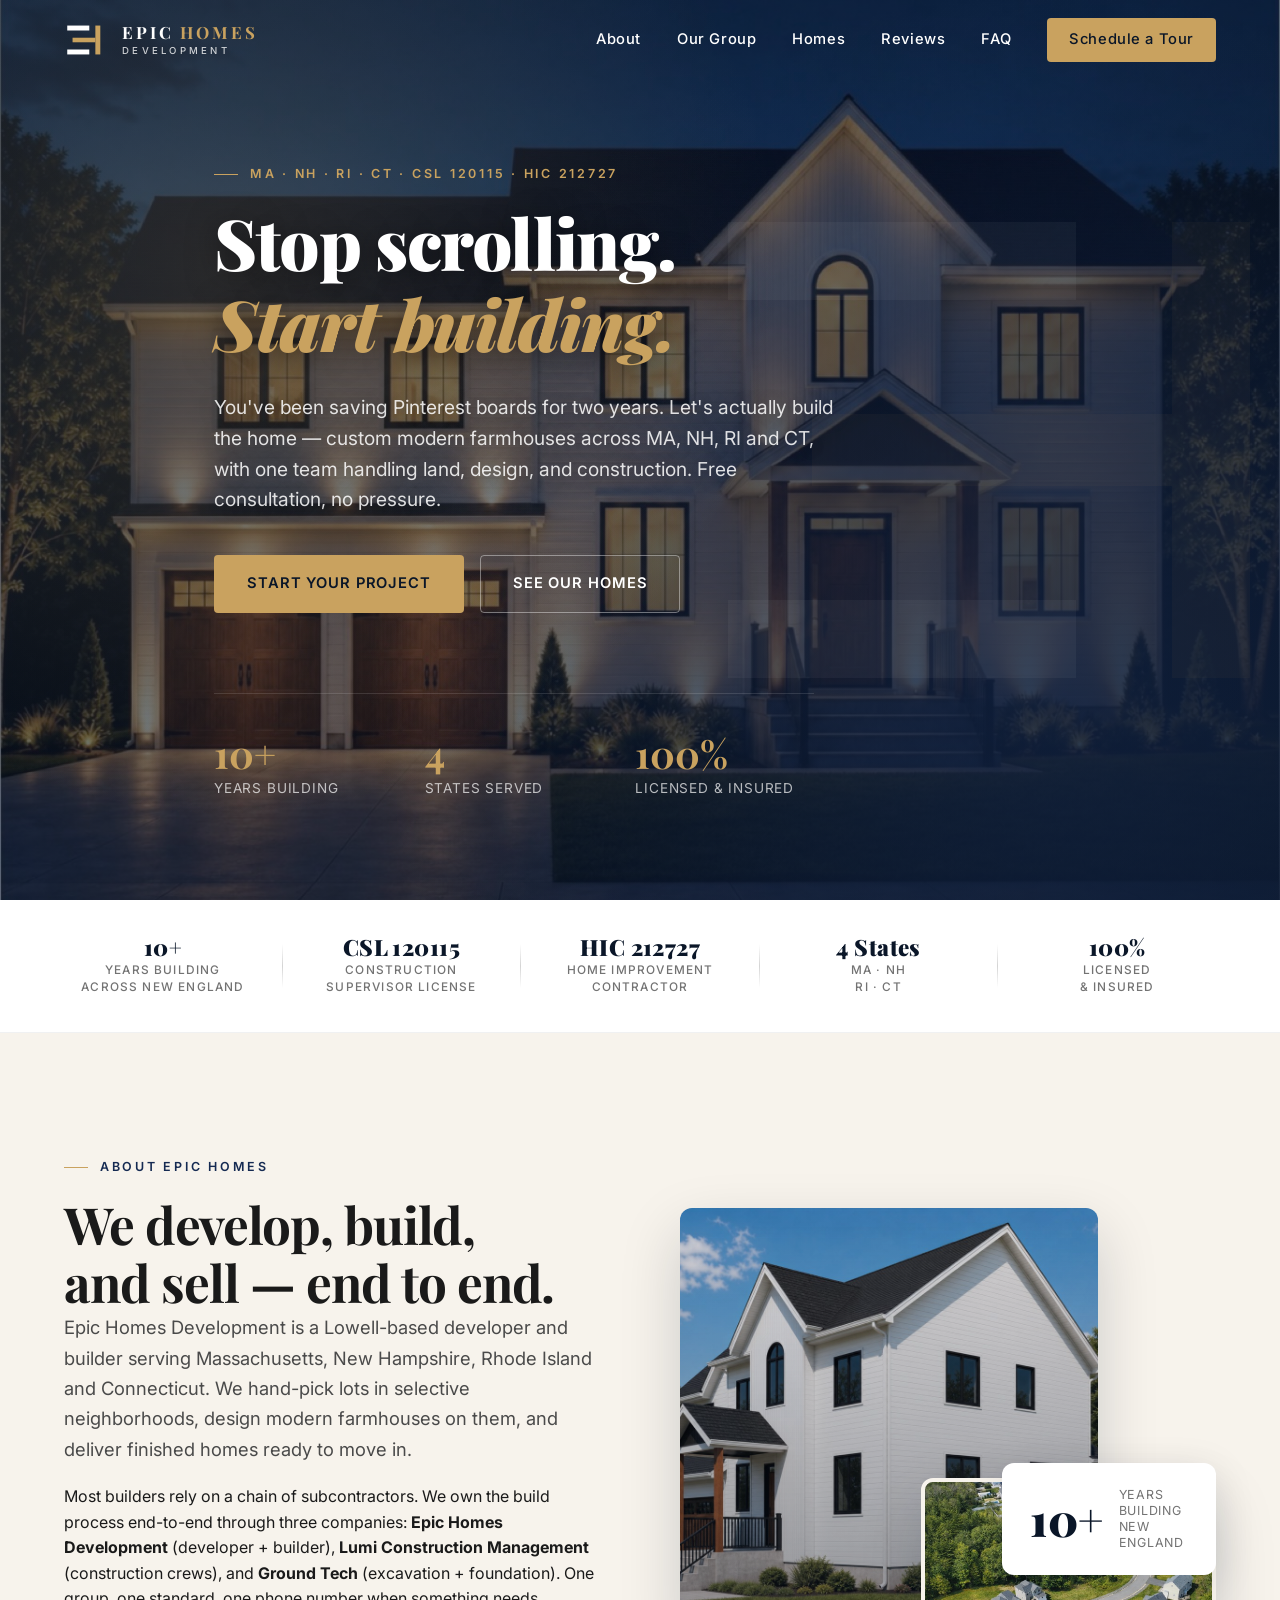
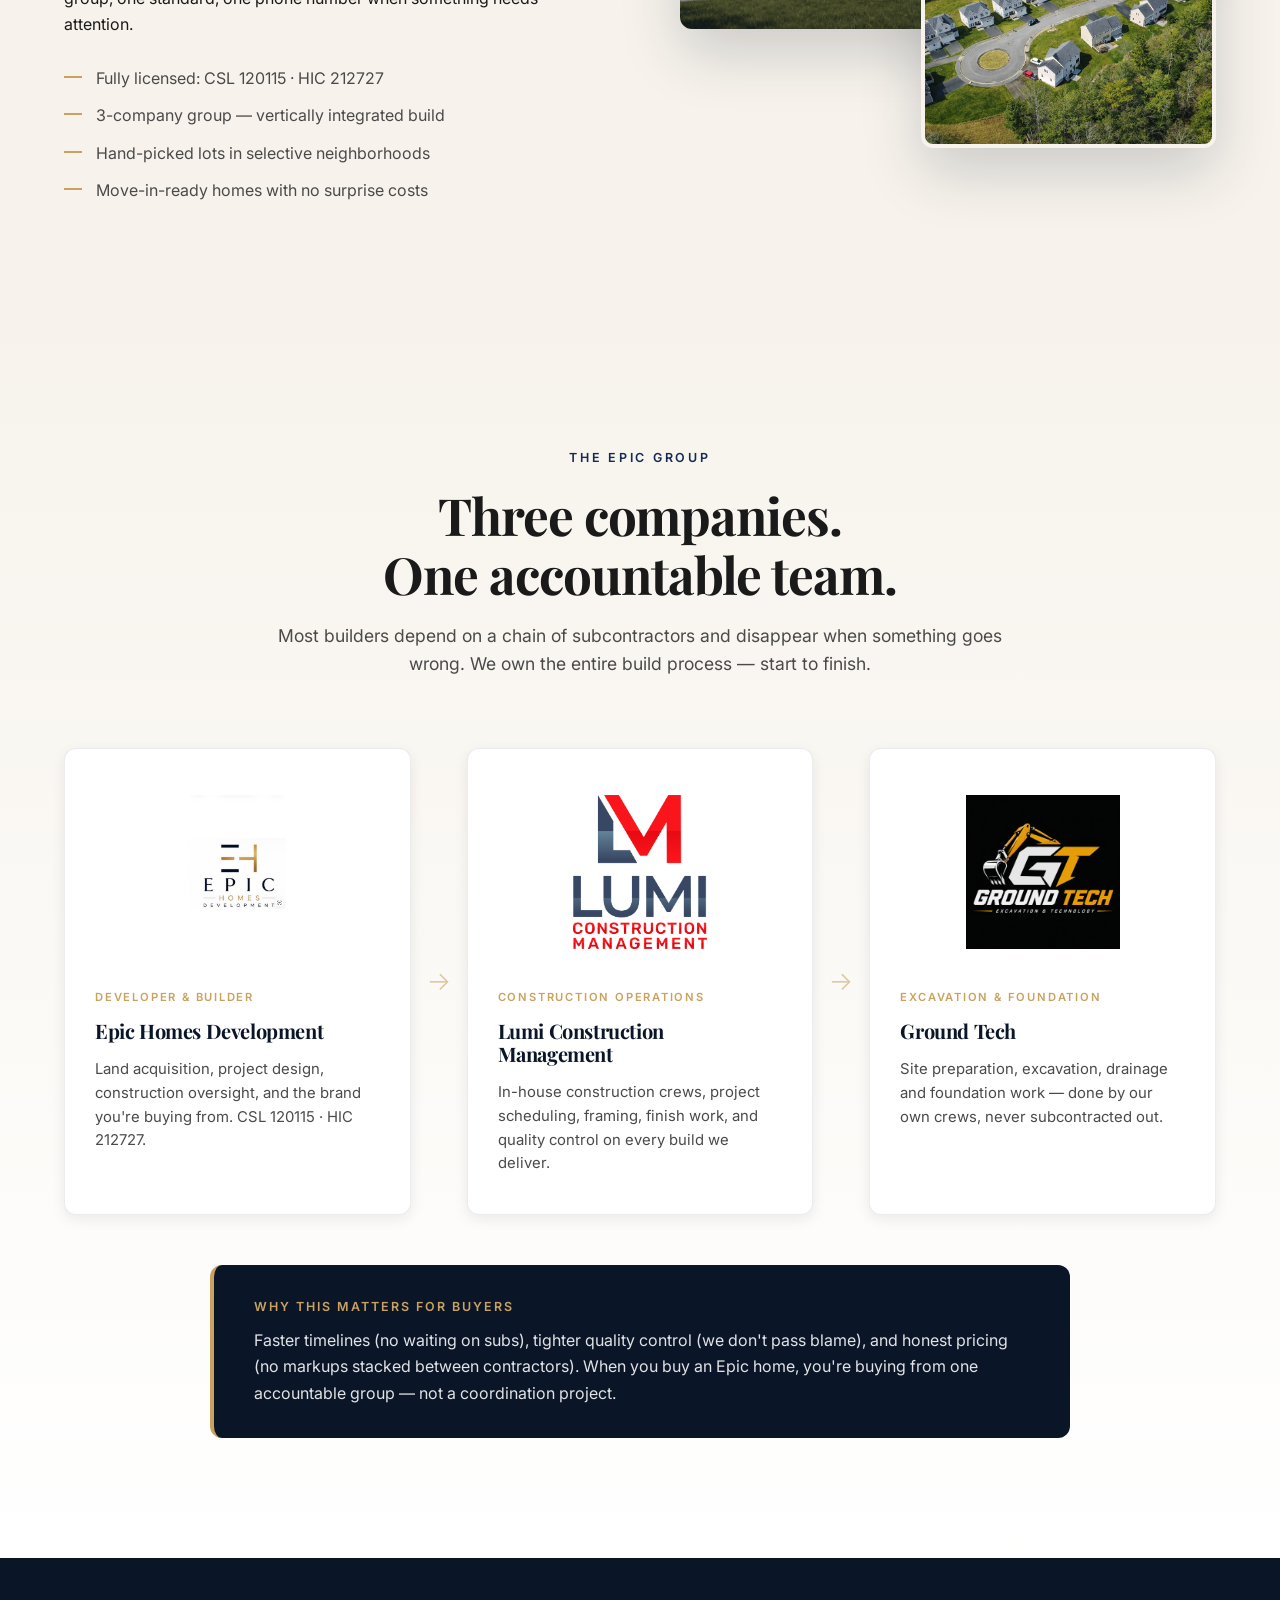
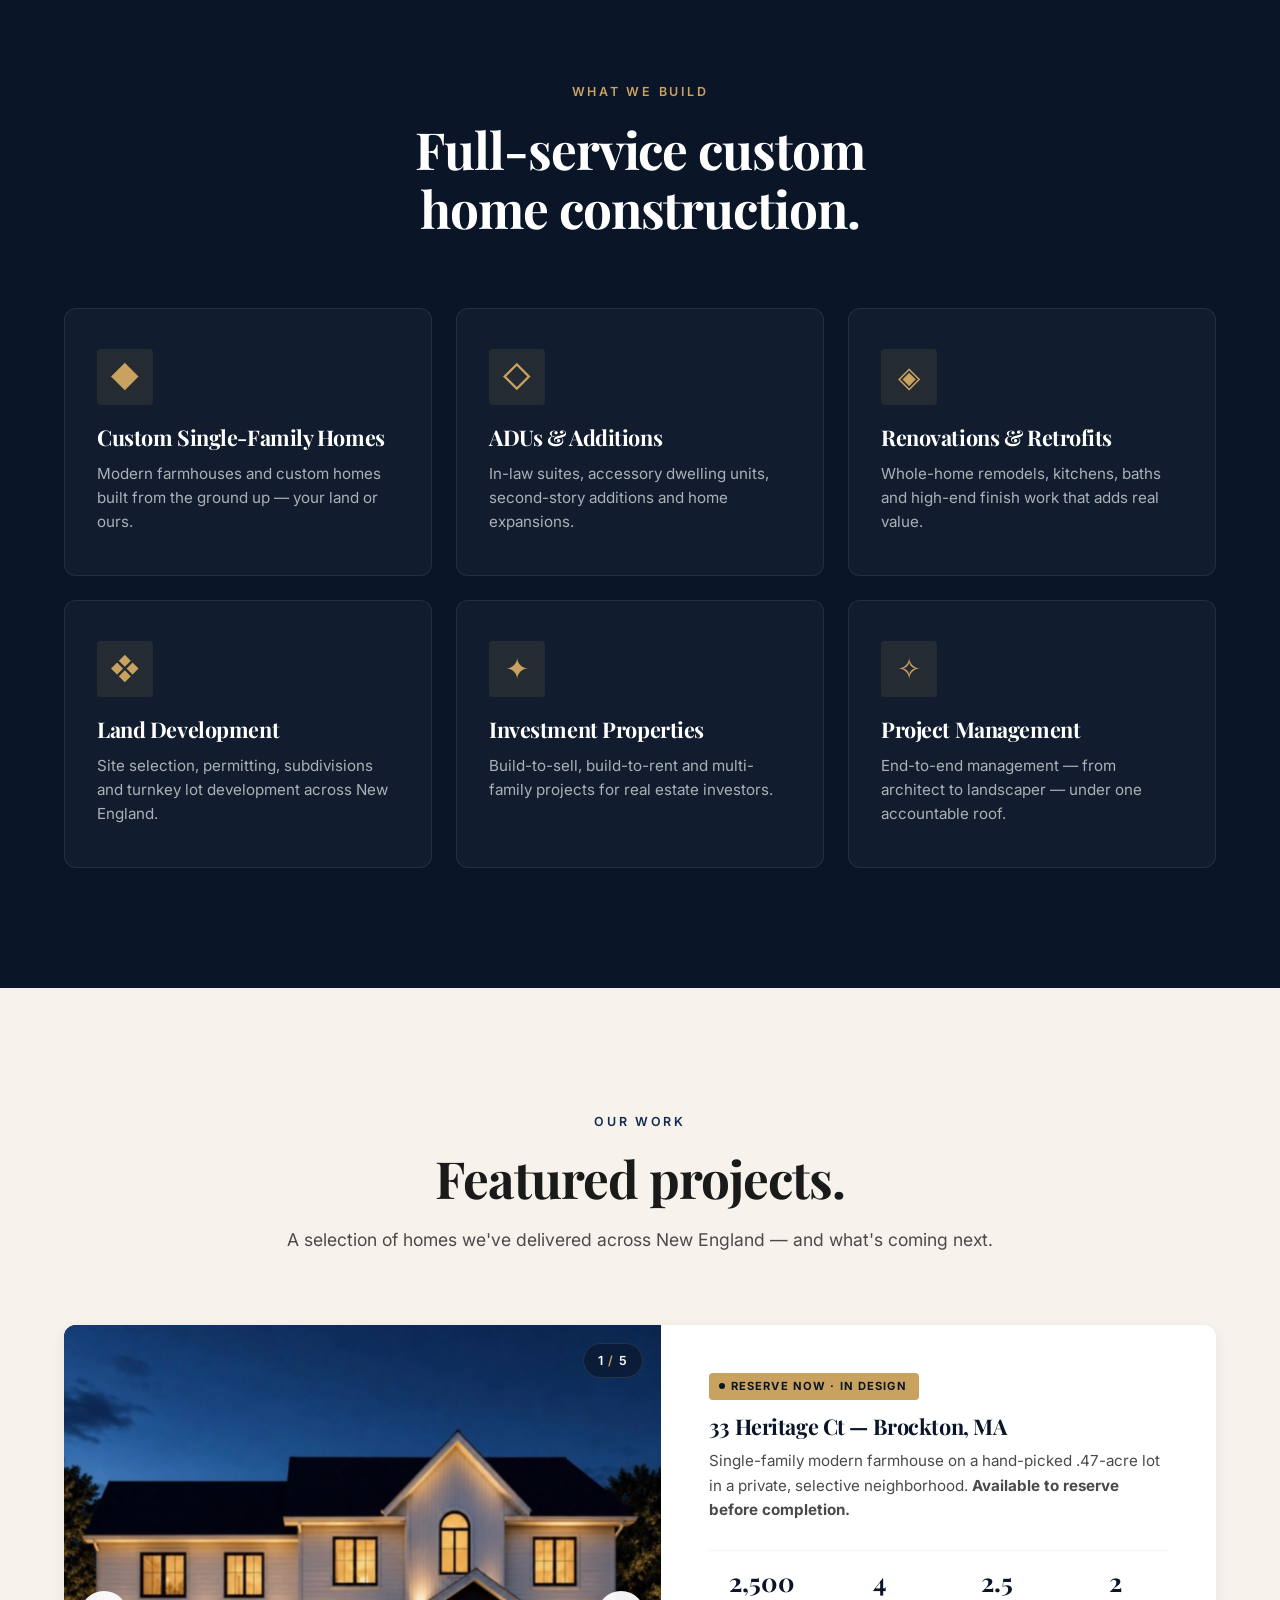
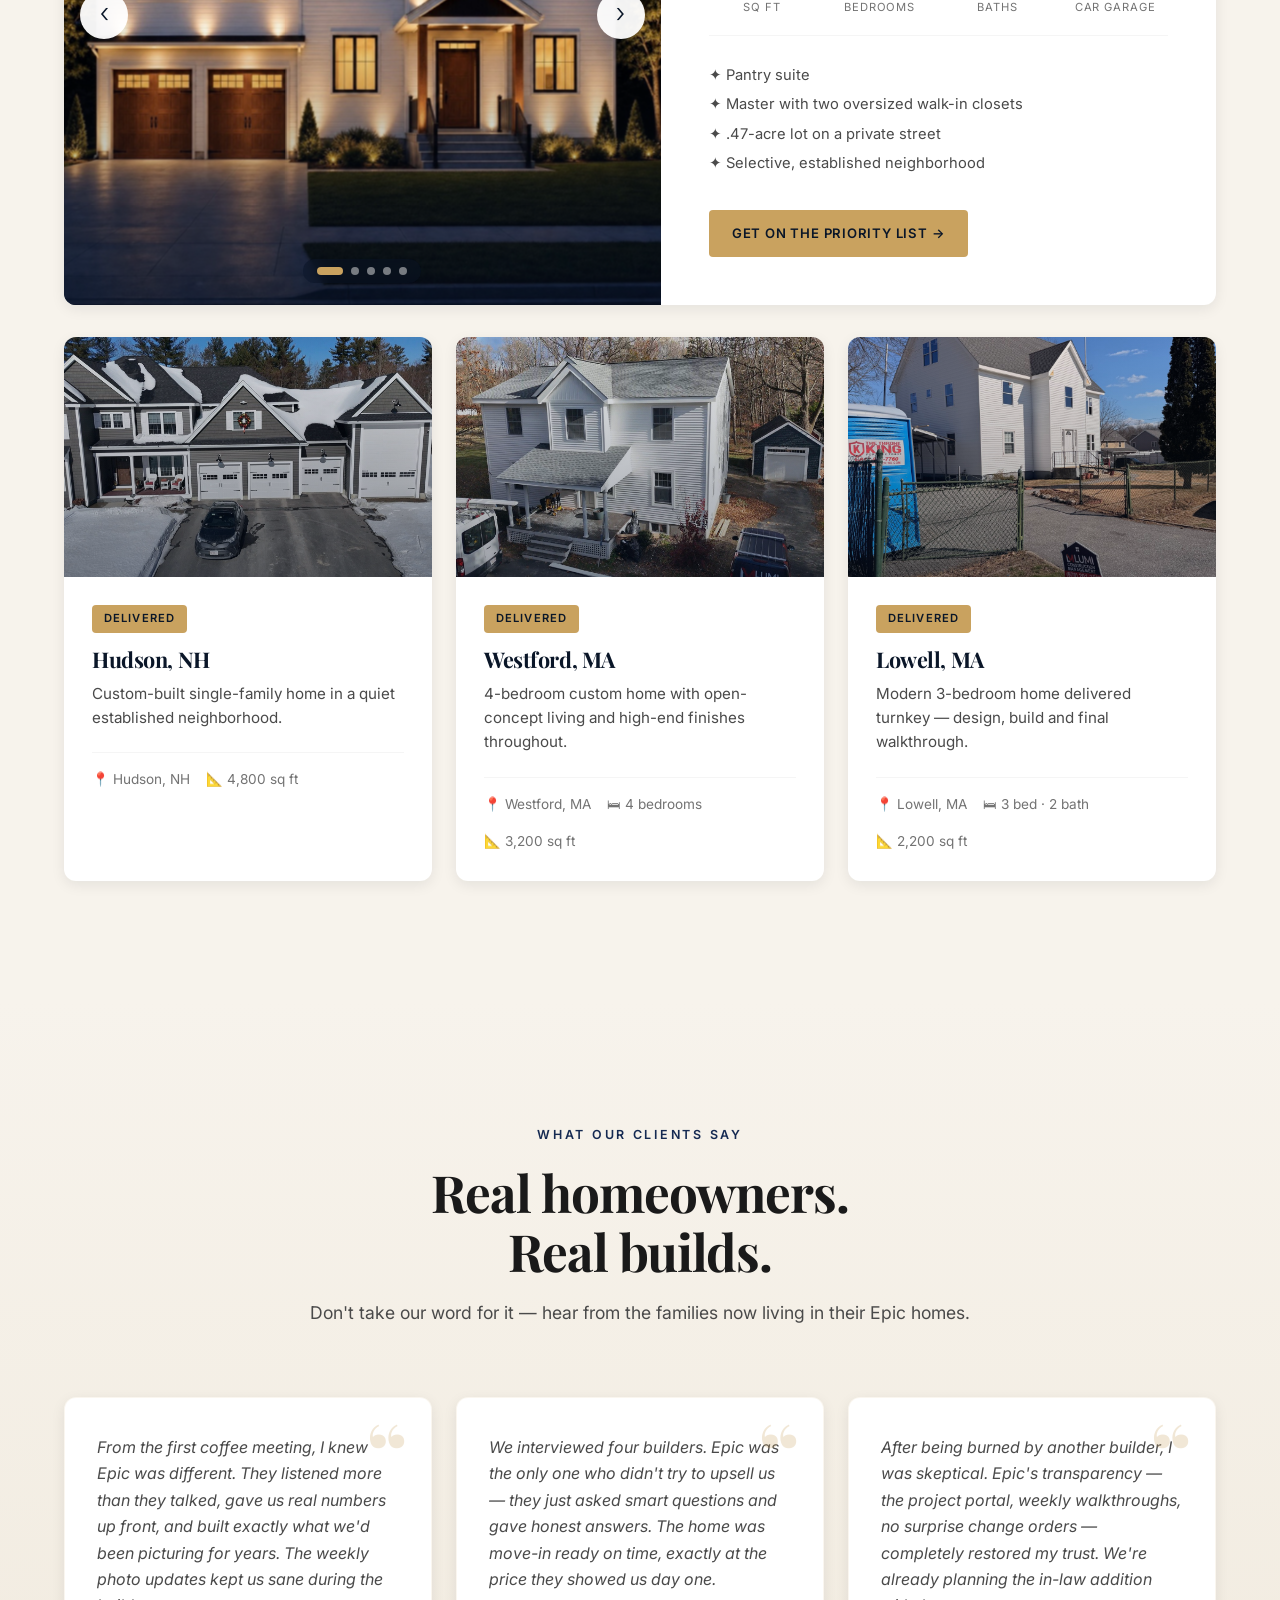
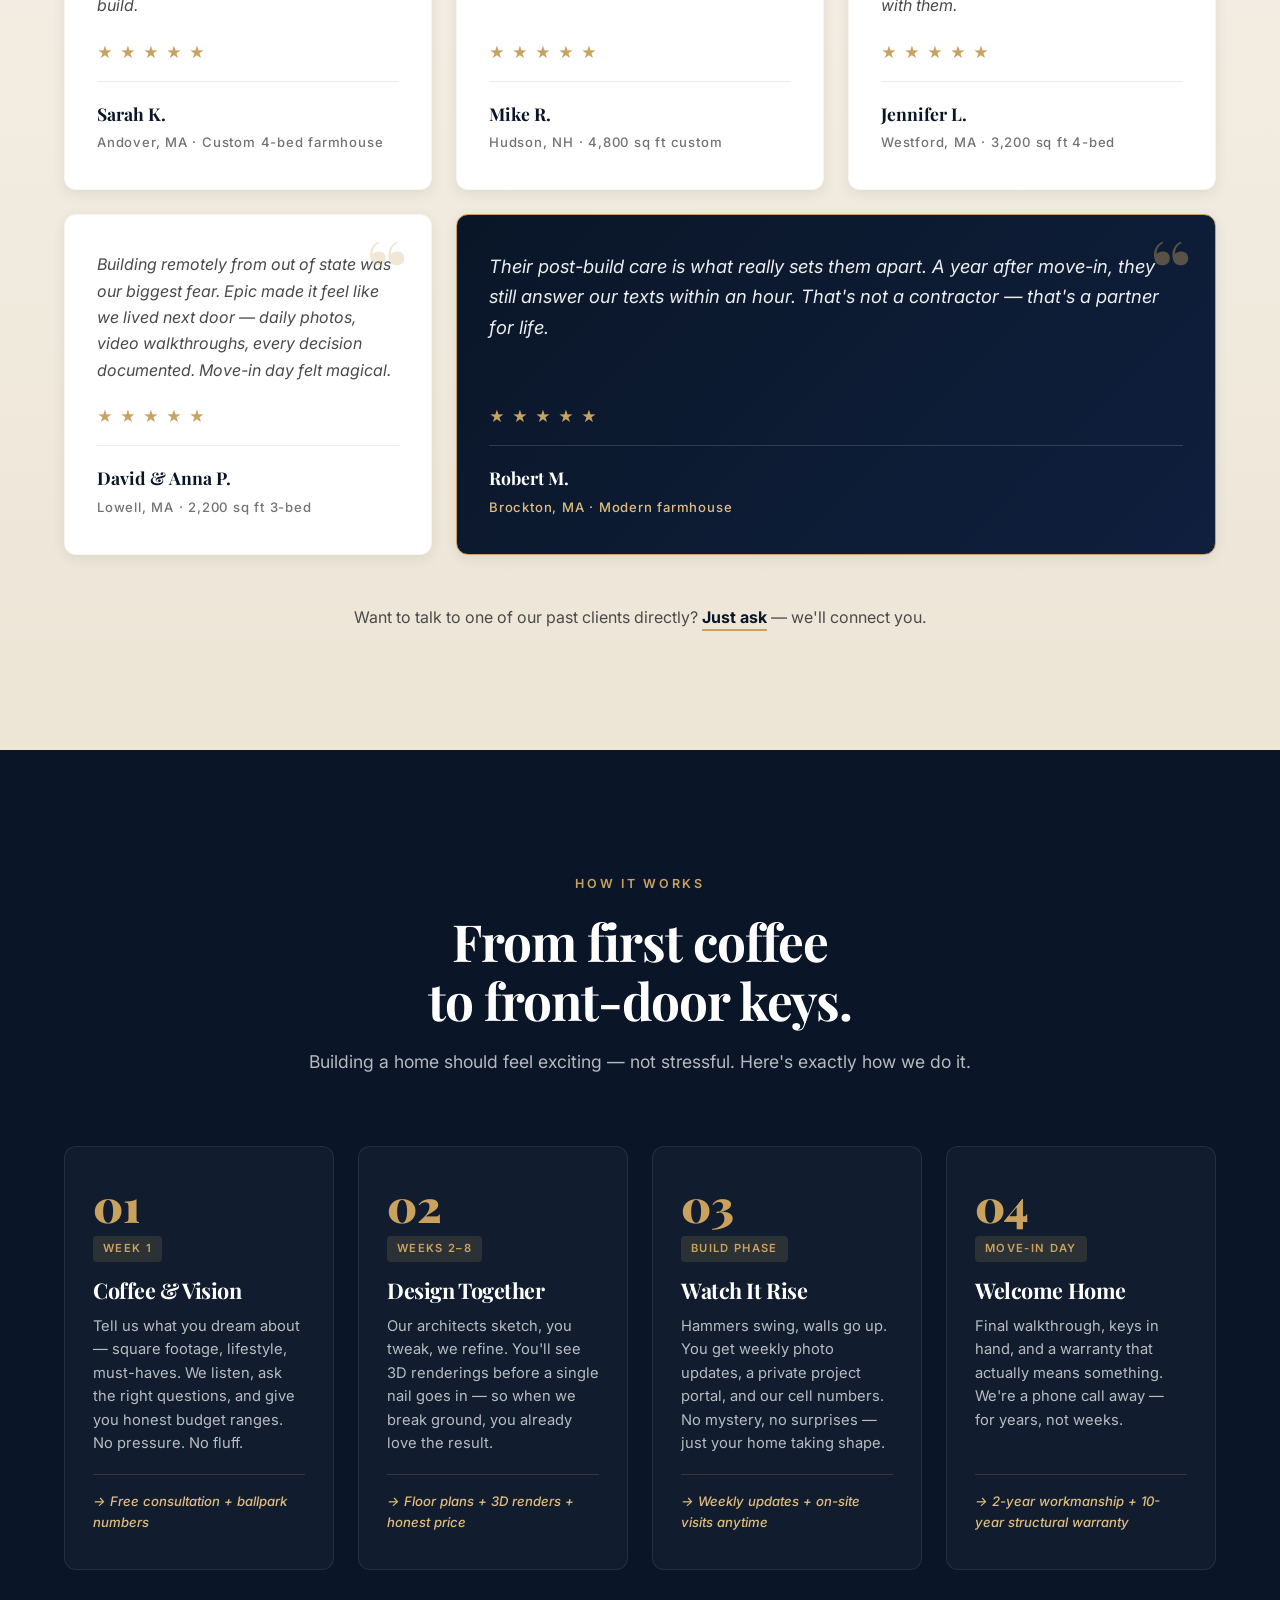
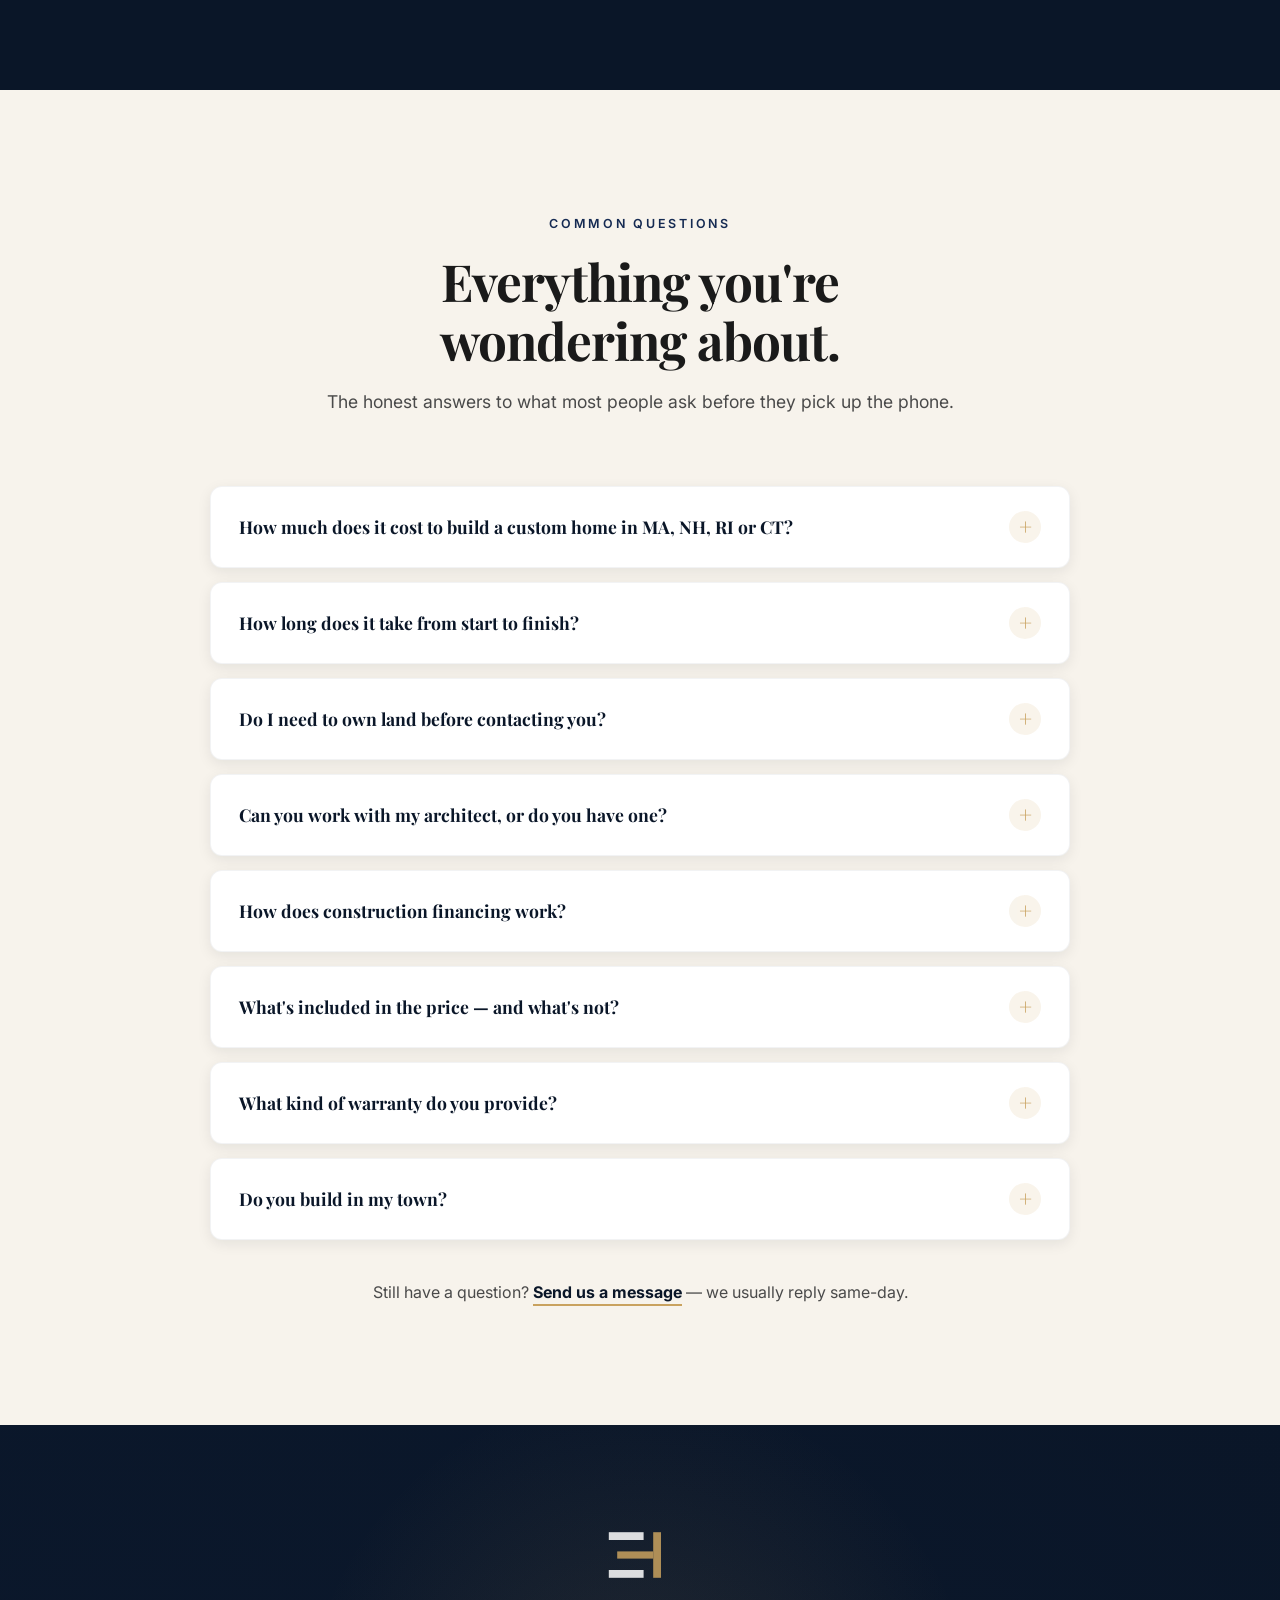
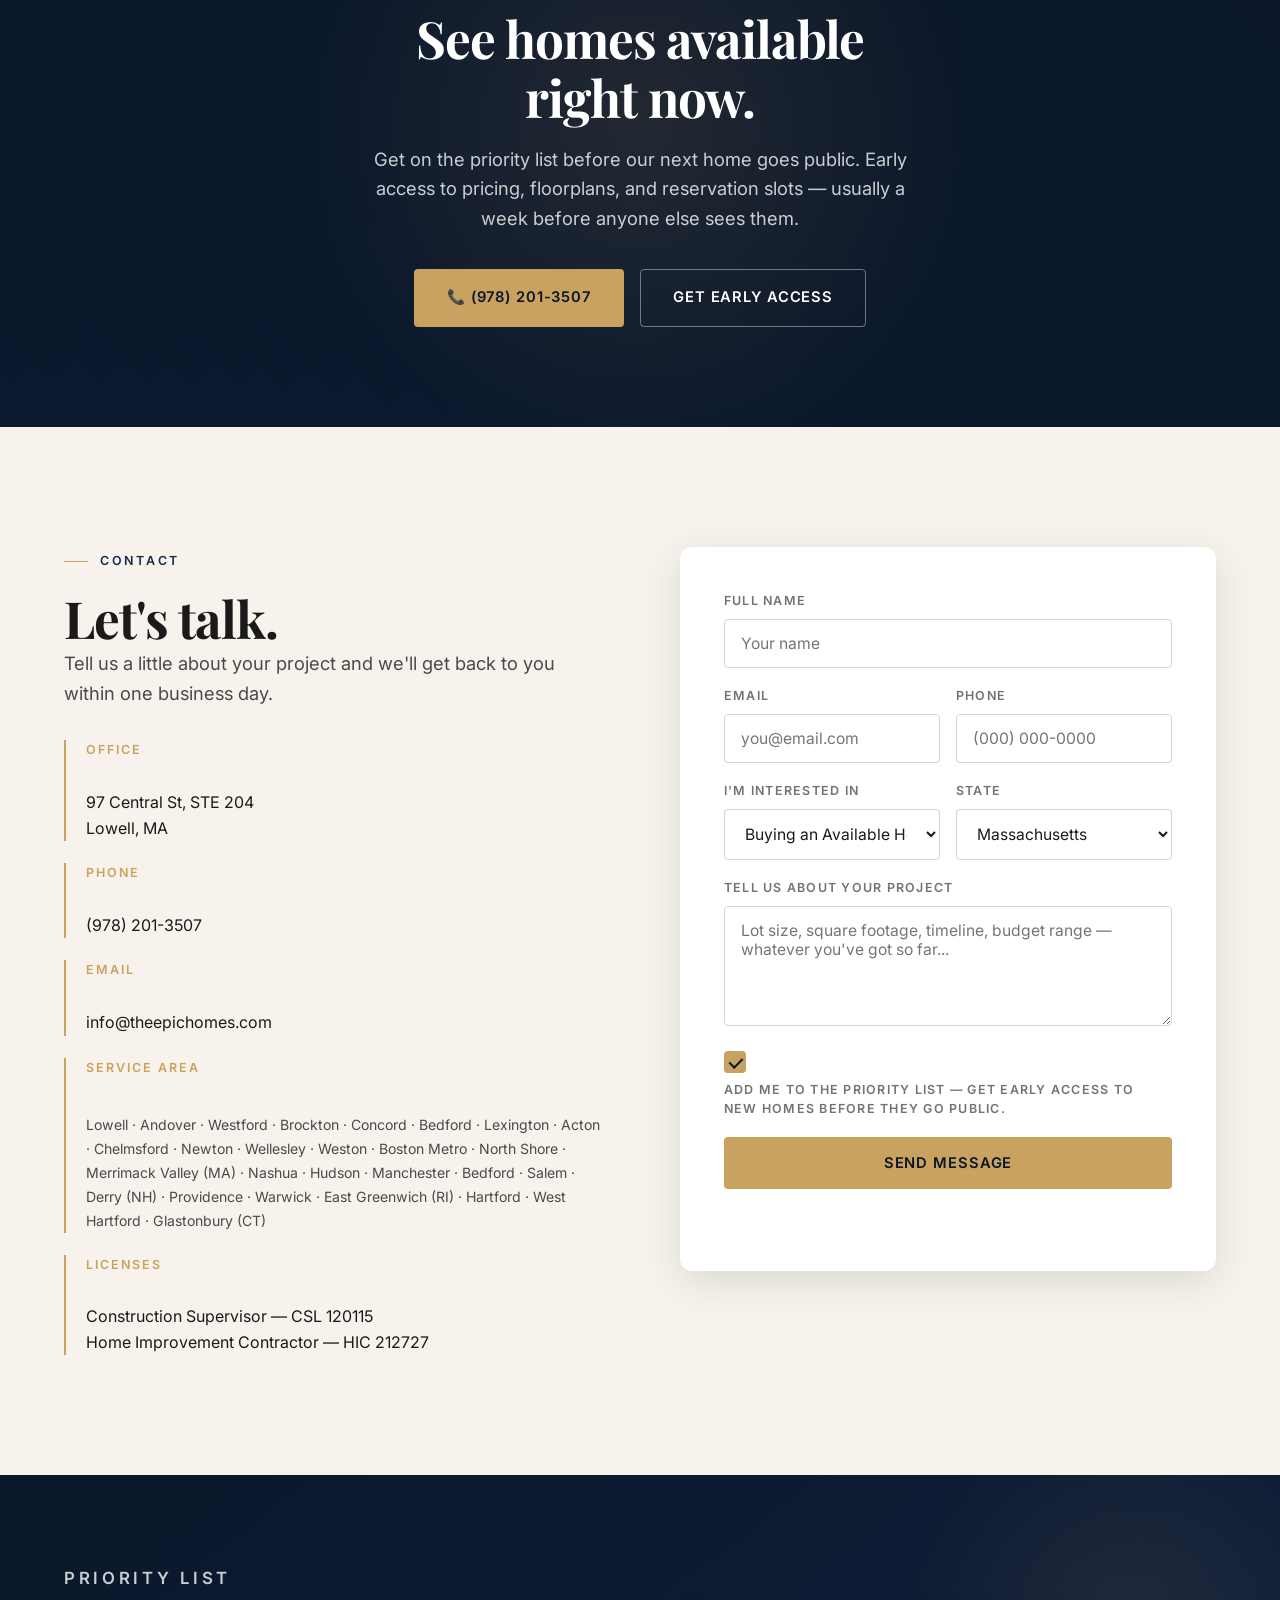
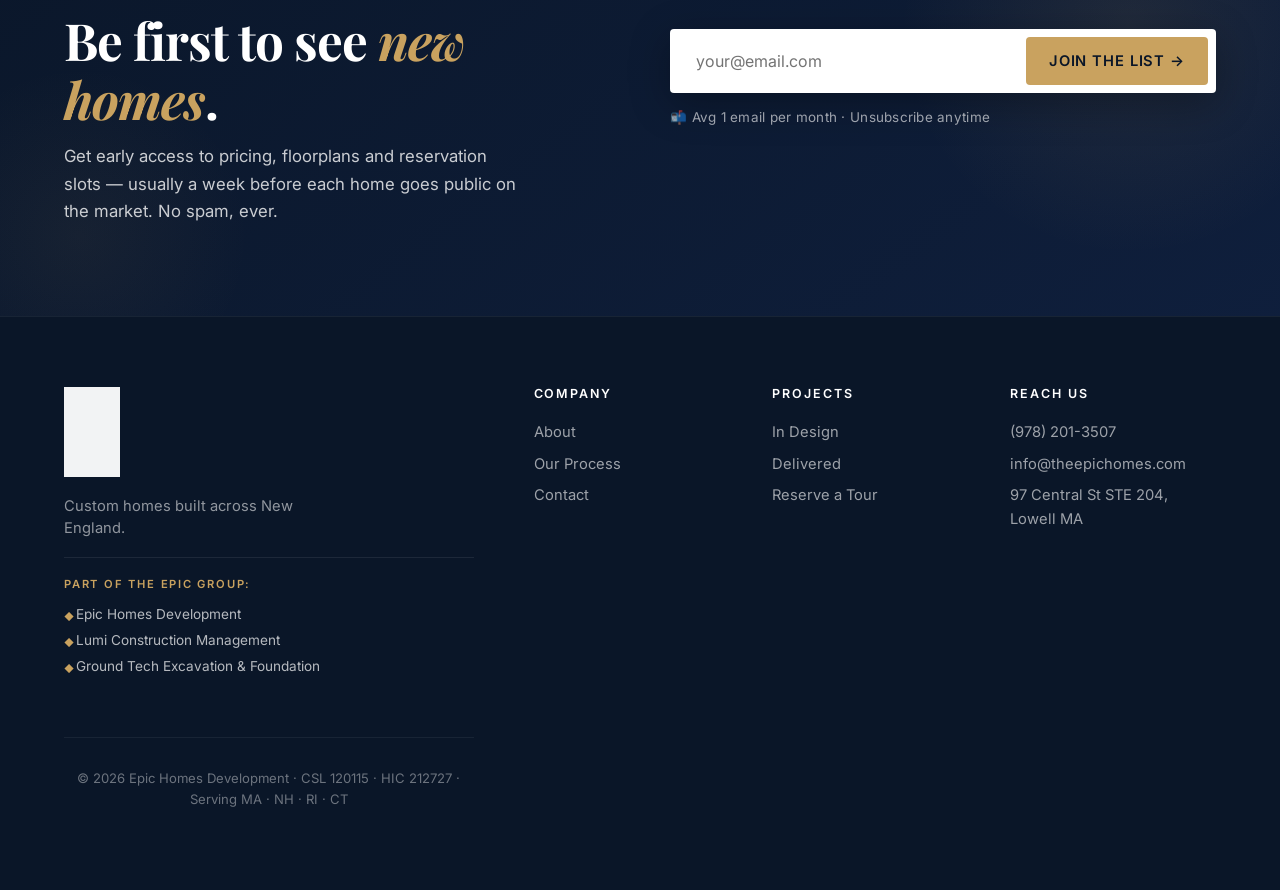
==== commit 82c62f74: "Integrate HubSpot Forms API for lead capture across contact forms - script.js: submit form data to H" ====
--- a/index.html
+++ b/index.html
@@ -573,7 +573,7 @@
           <li><strong>Licenses</strong><br/>Construction Supervisor — CSL 120115<br/>Home Improvement Contractor — HIC 212727</li>
         </ul>
       </div>
-      <form class="form" id="contactForm" novalidate>
+      <form class="form" id="contactForm" data-hubspot-portal="246140494" data-hubspot-form="b4bad40f-db86-4708-9b72-7339a087e2fa" novalidate>
         <div class="form__row">
           <label>
             <span>Full Name</span>
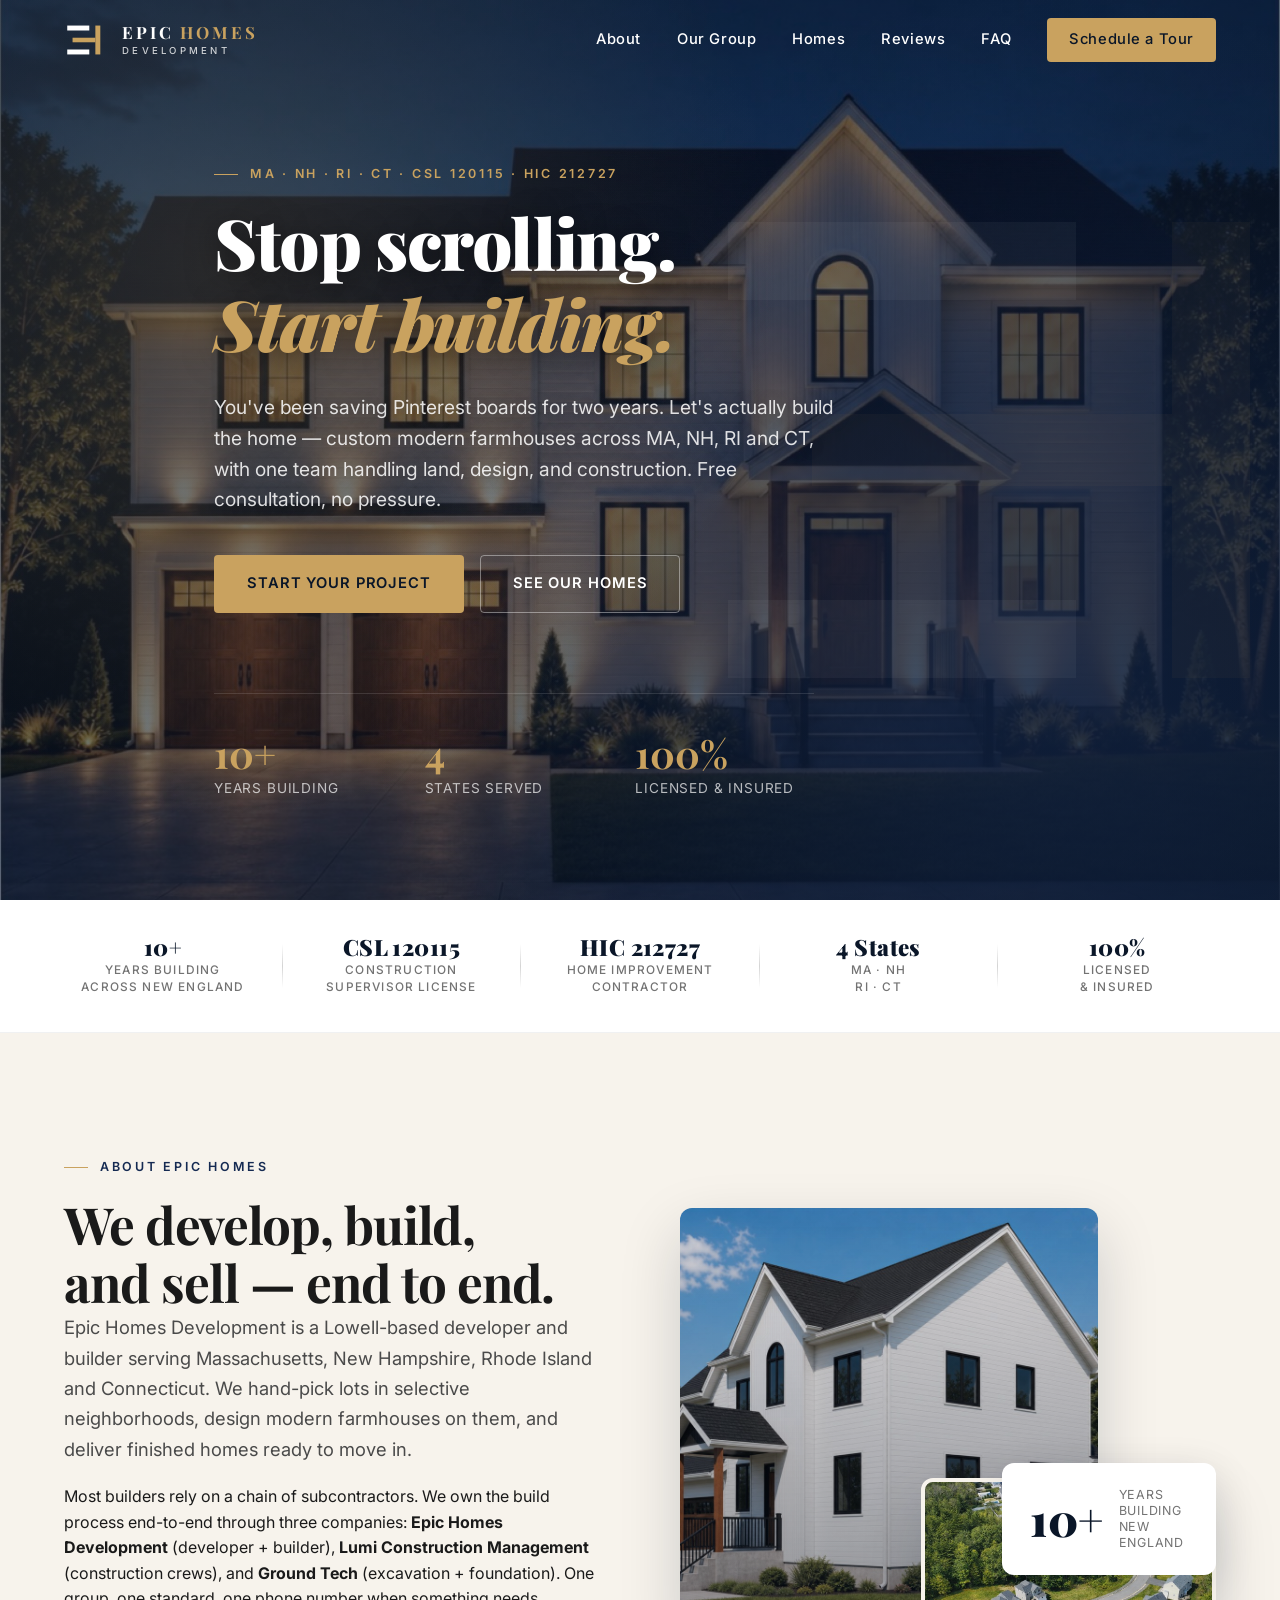
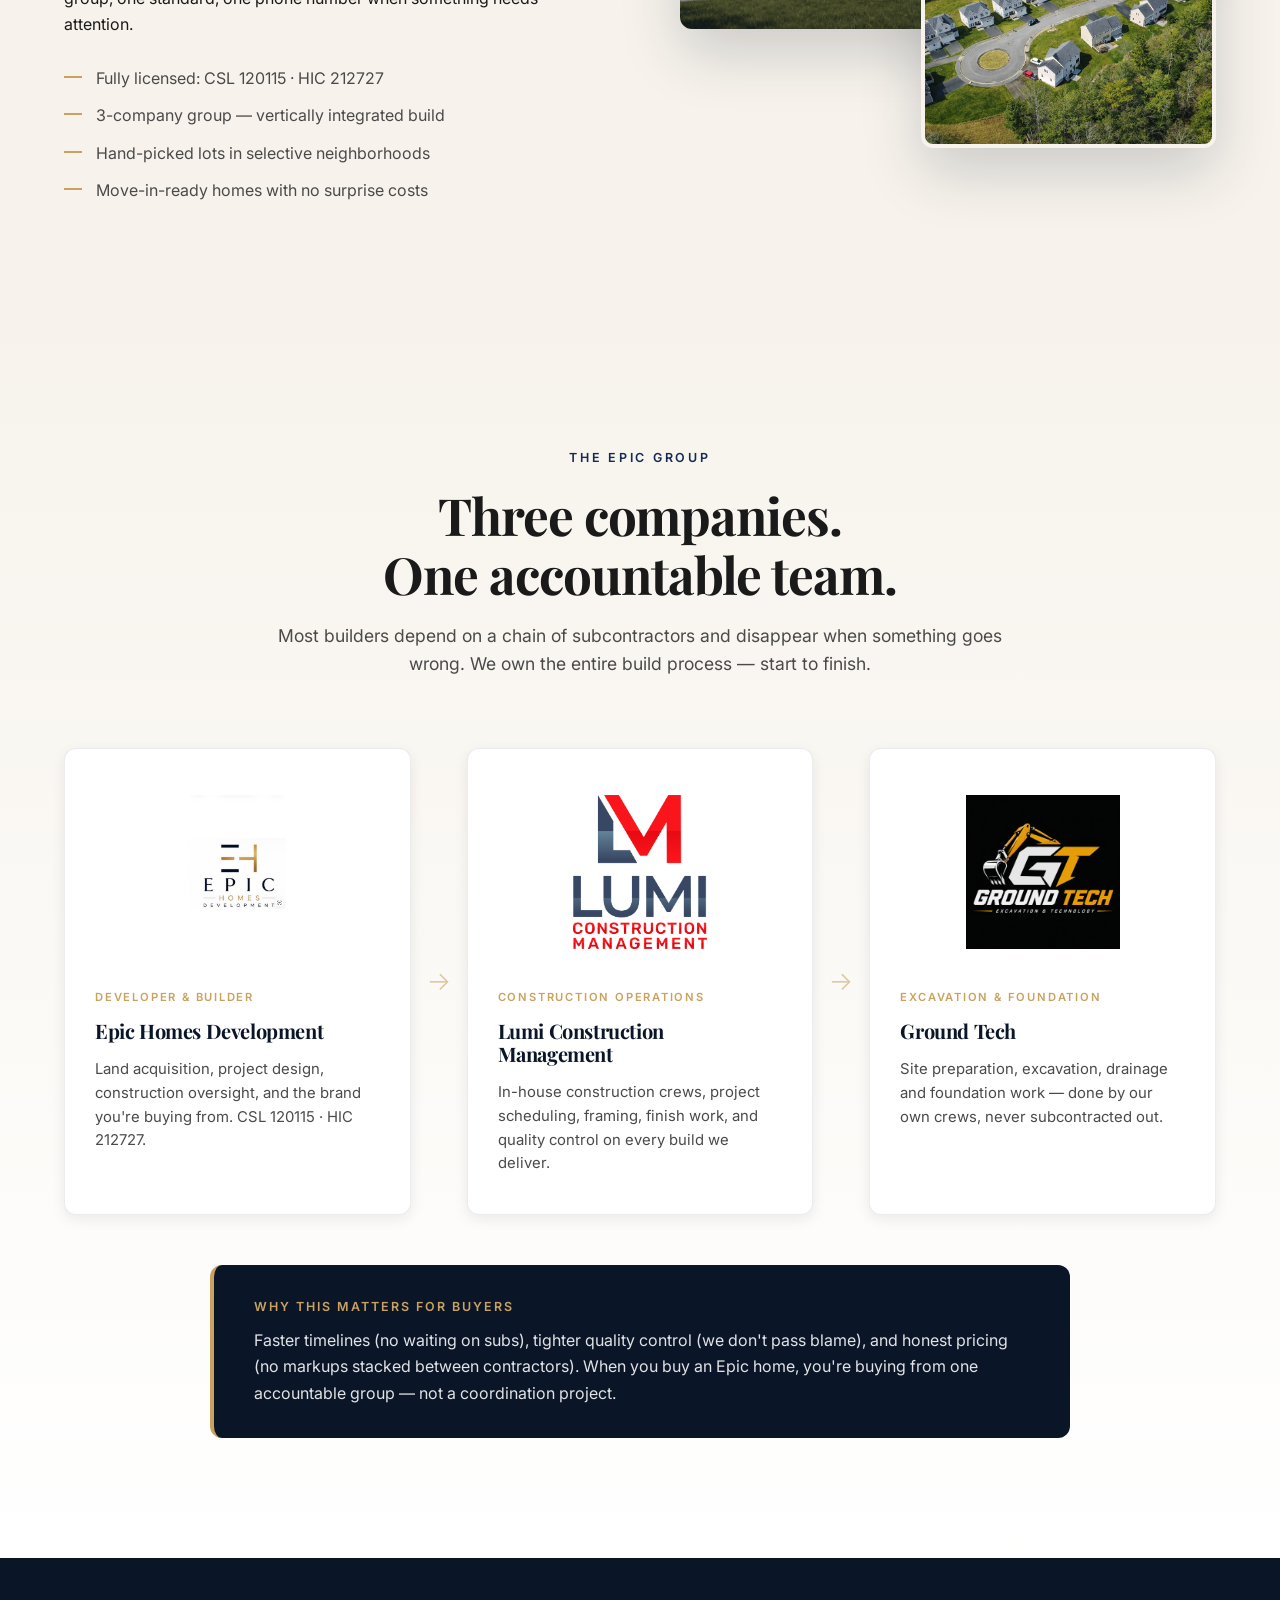
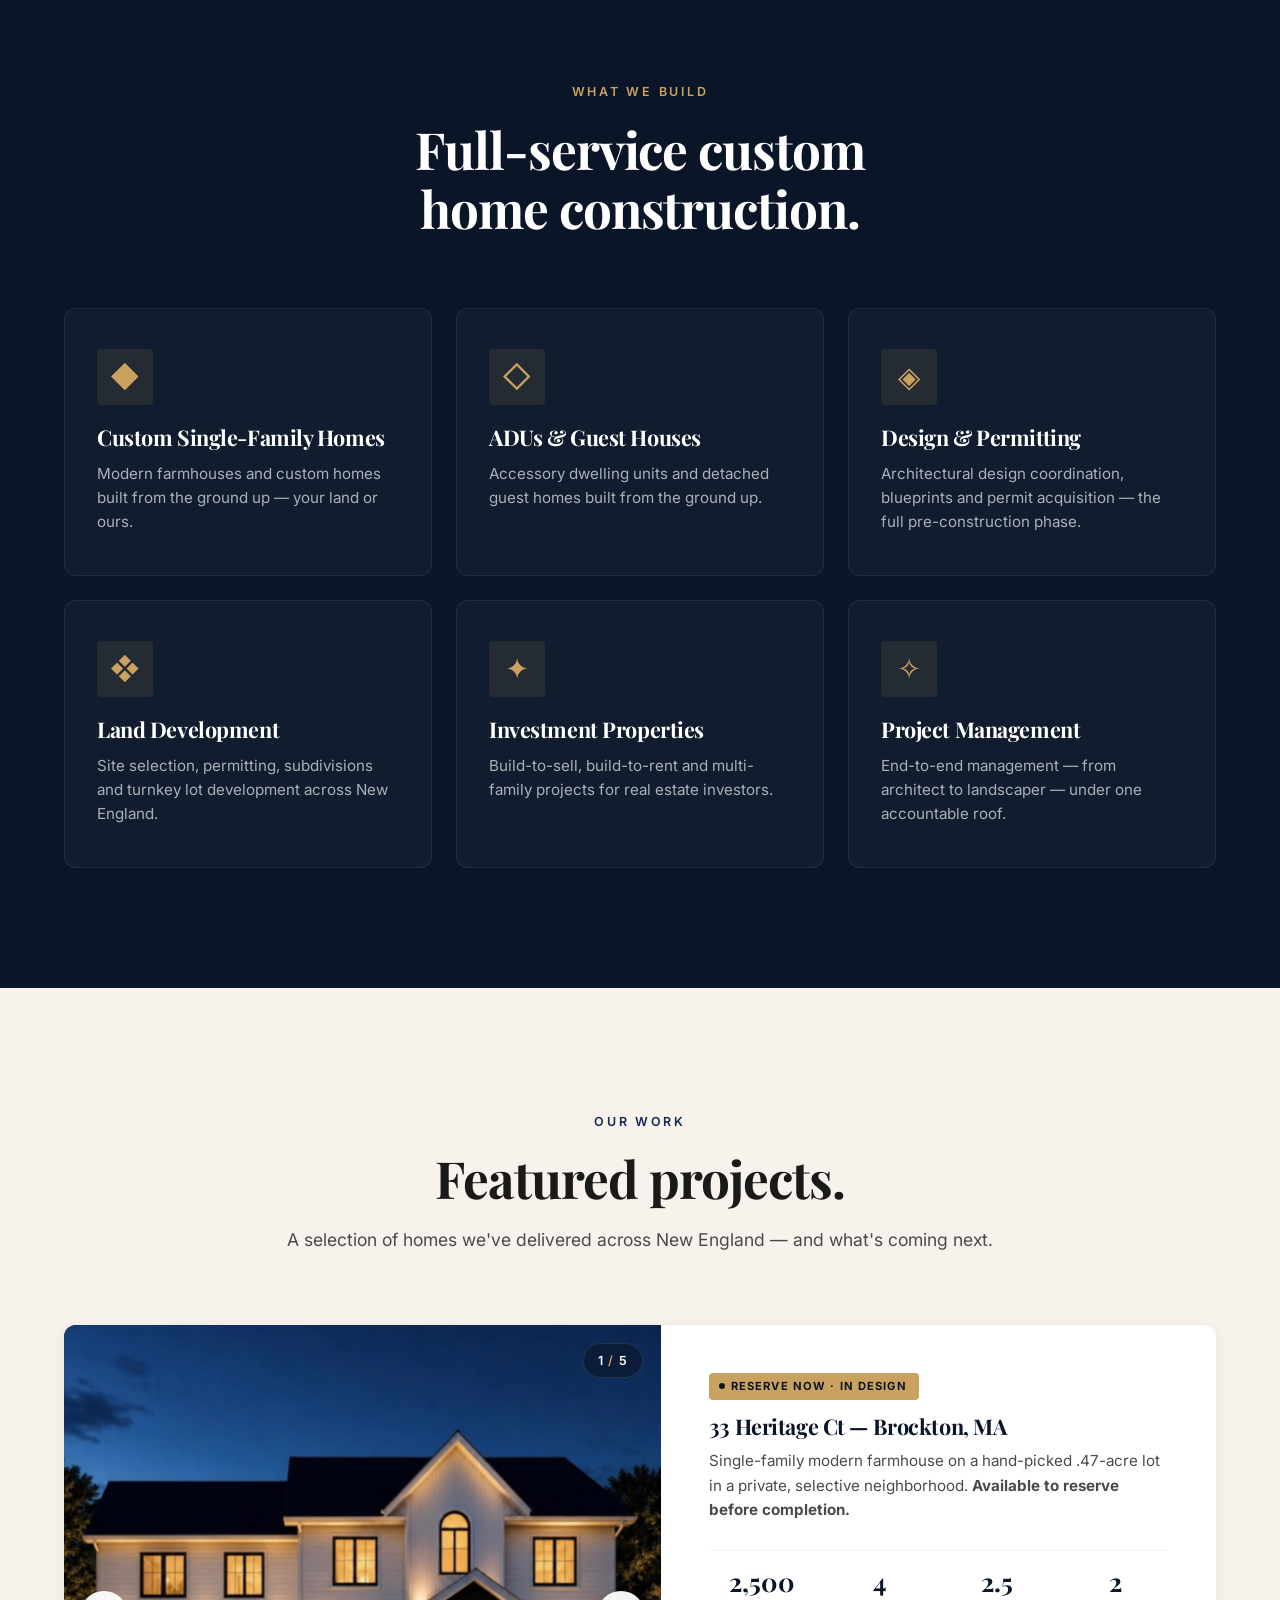
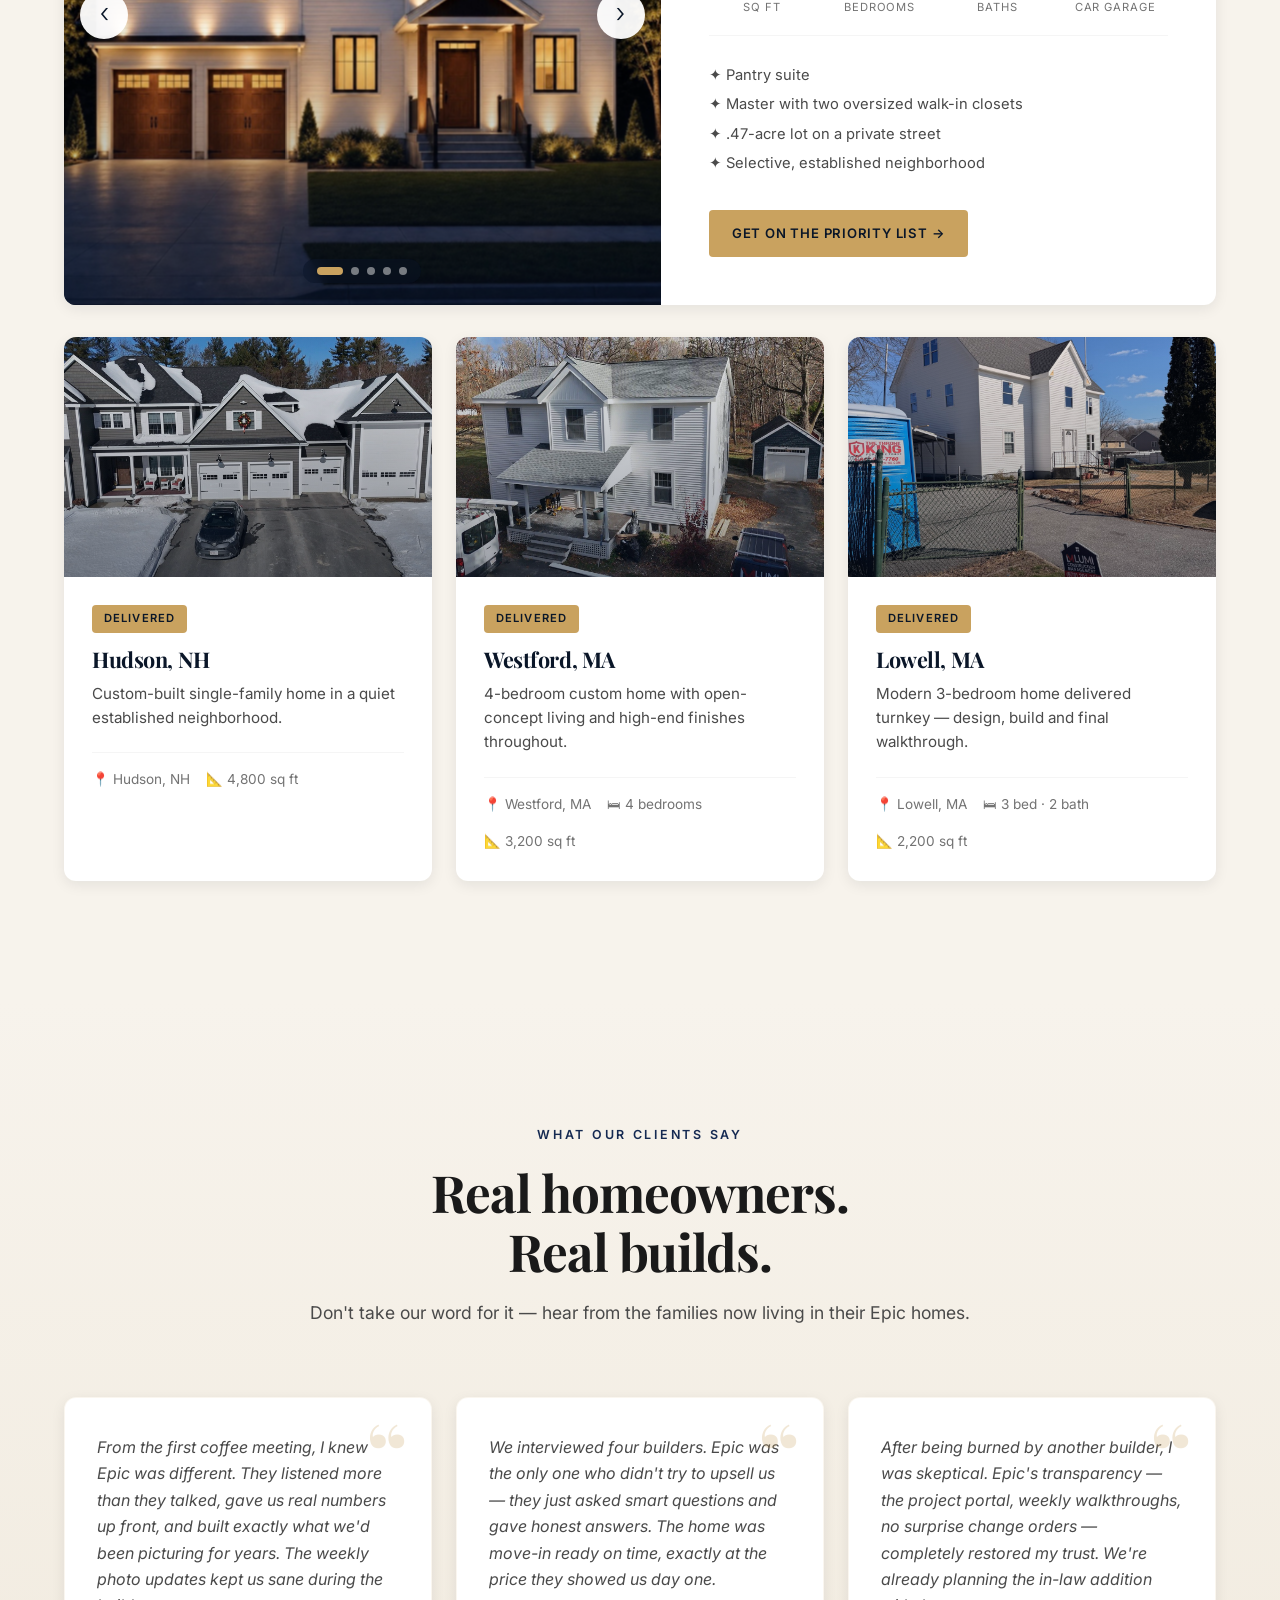
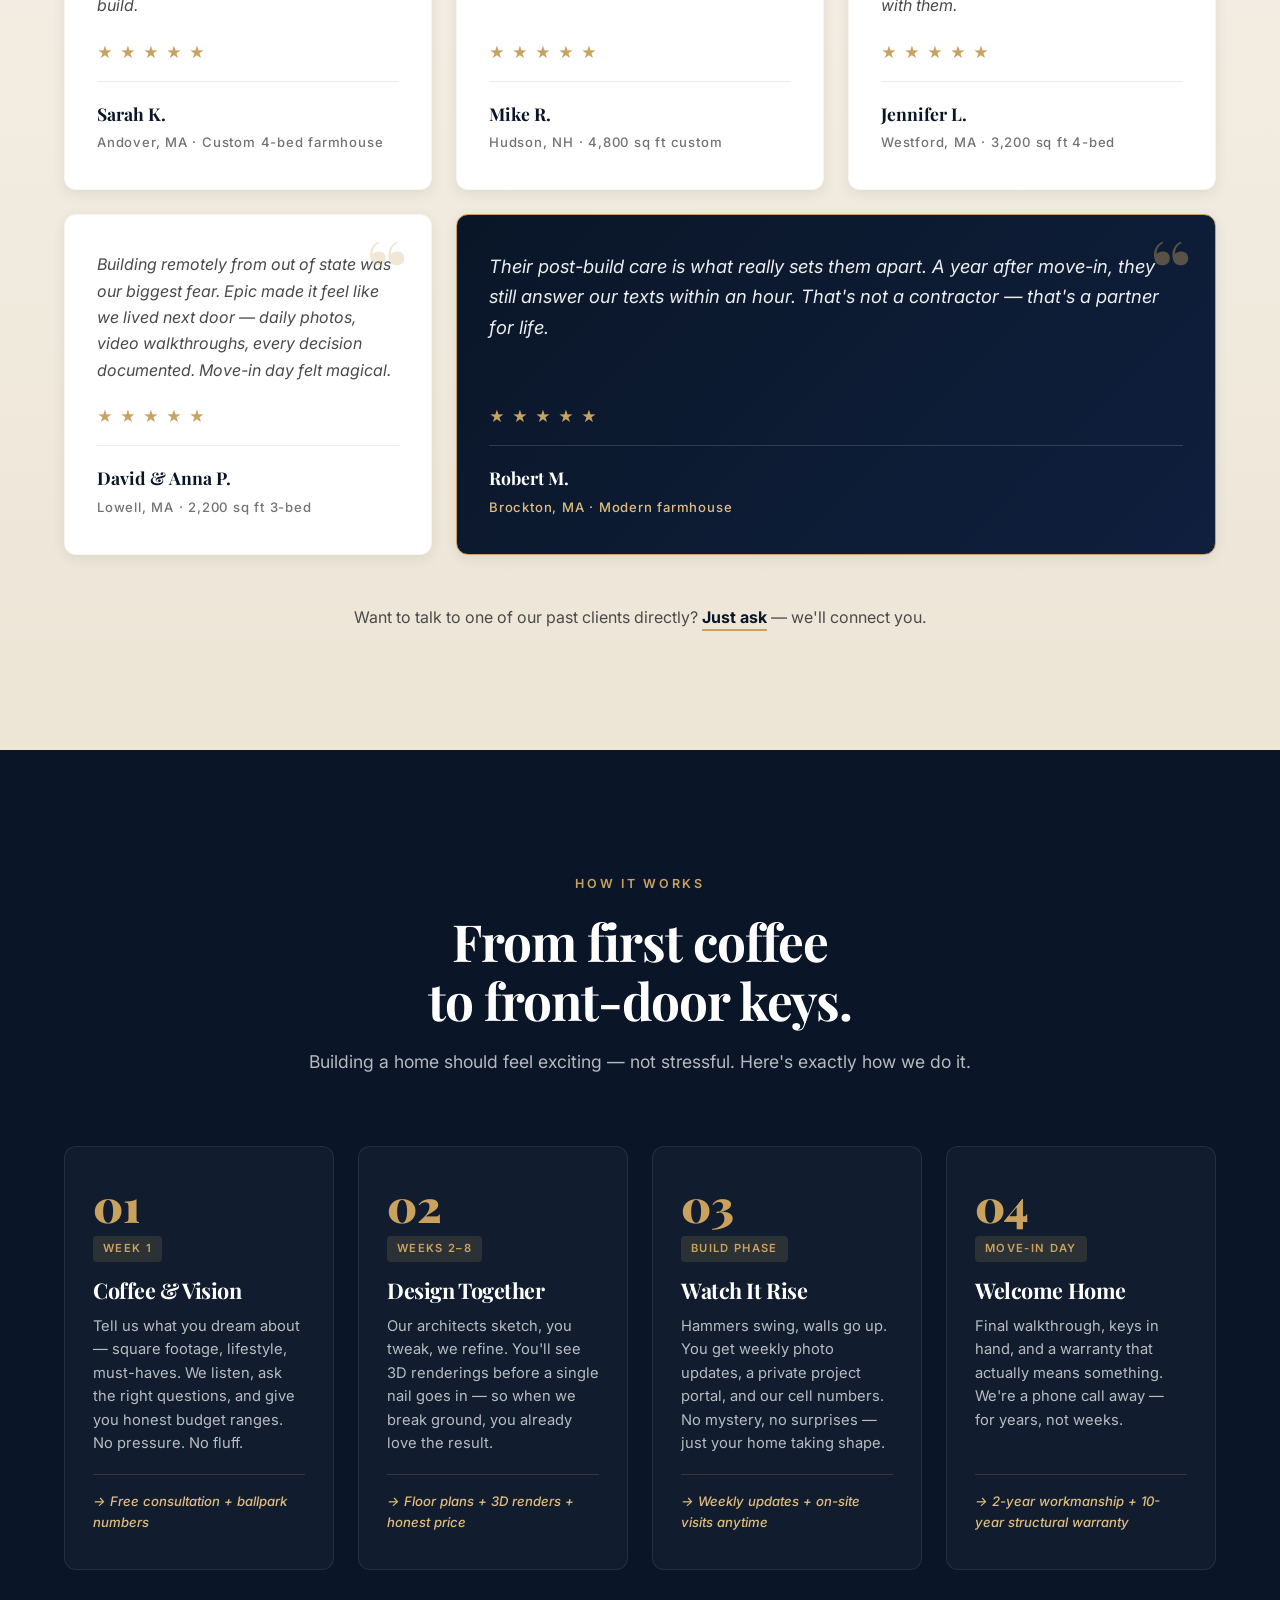
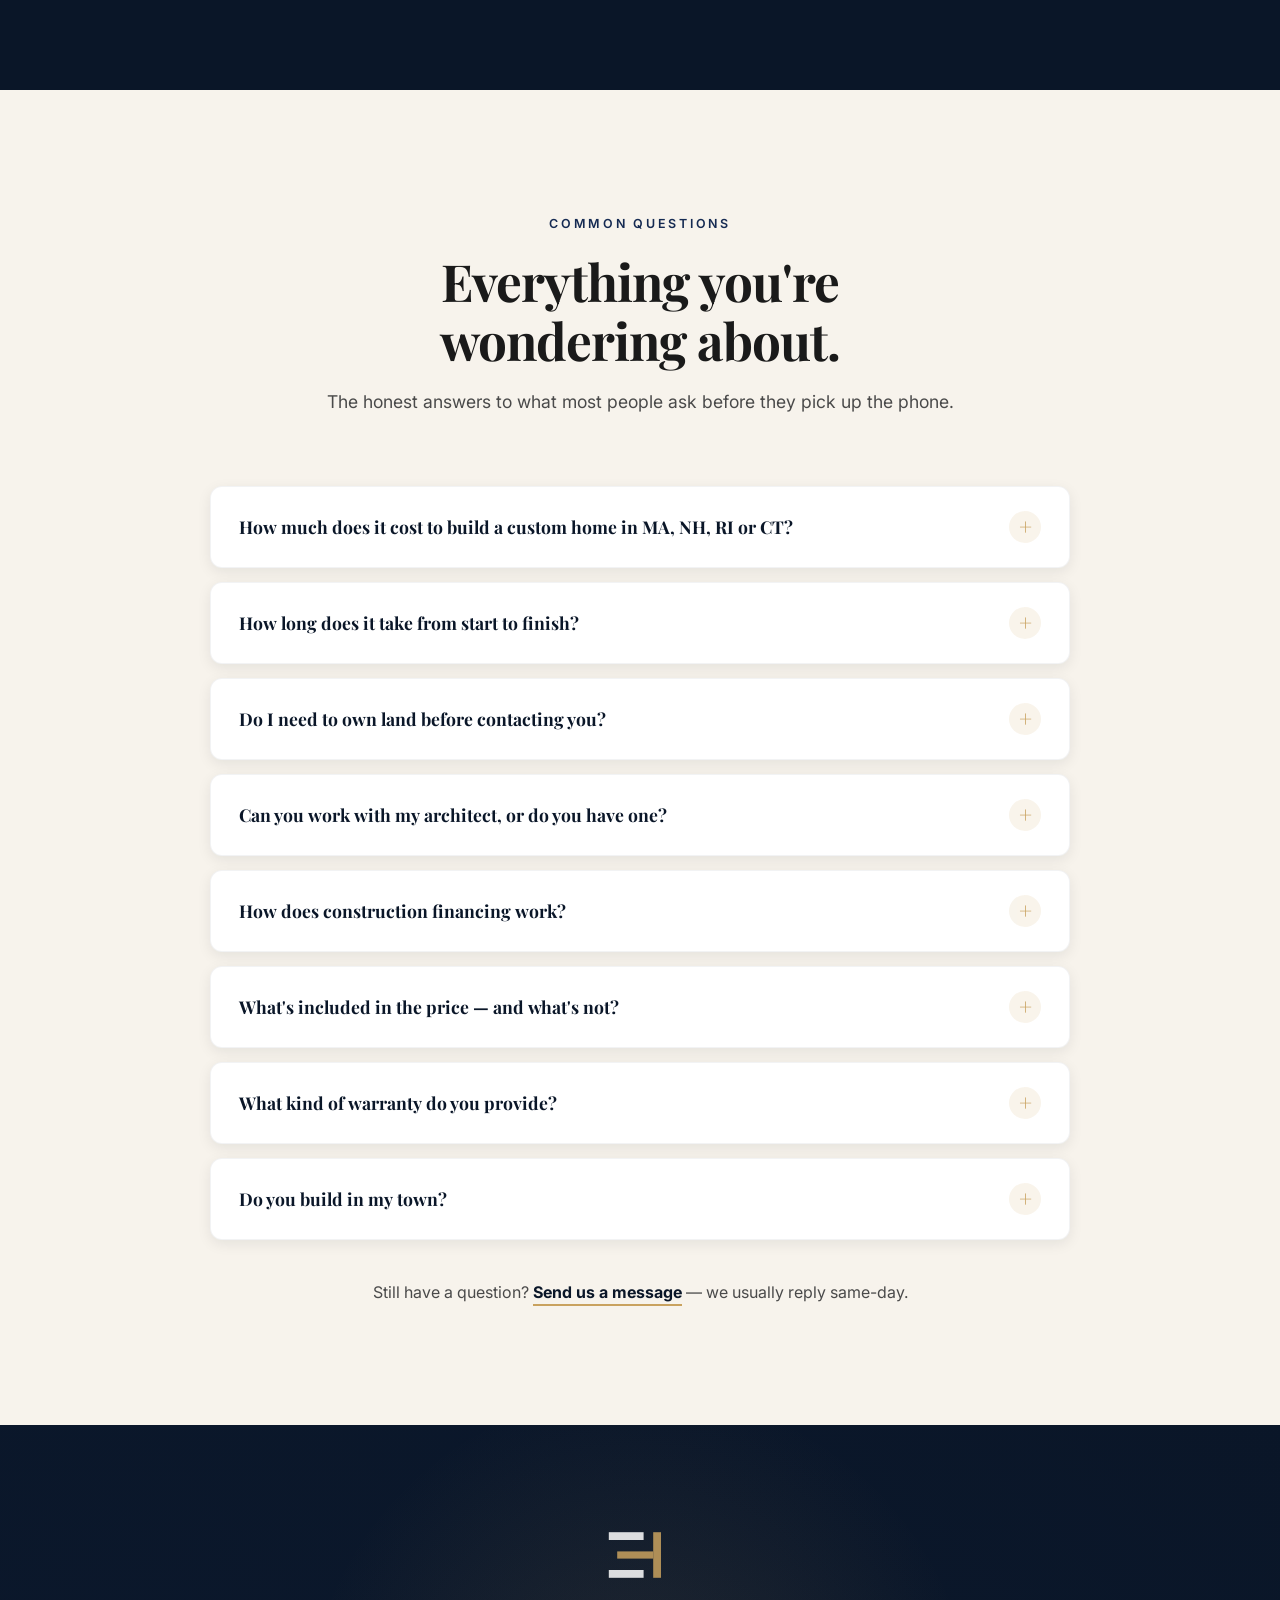
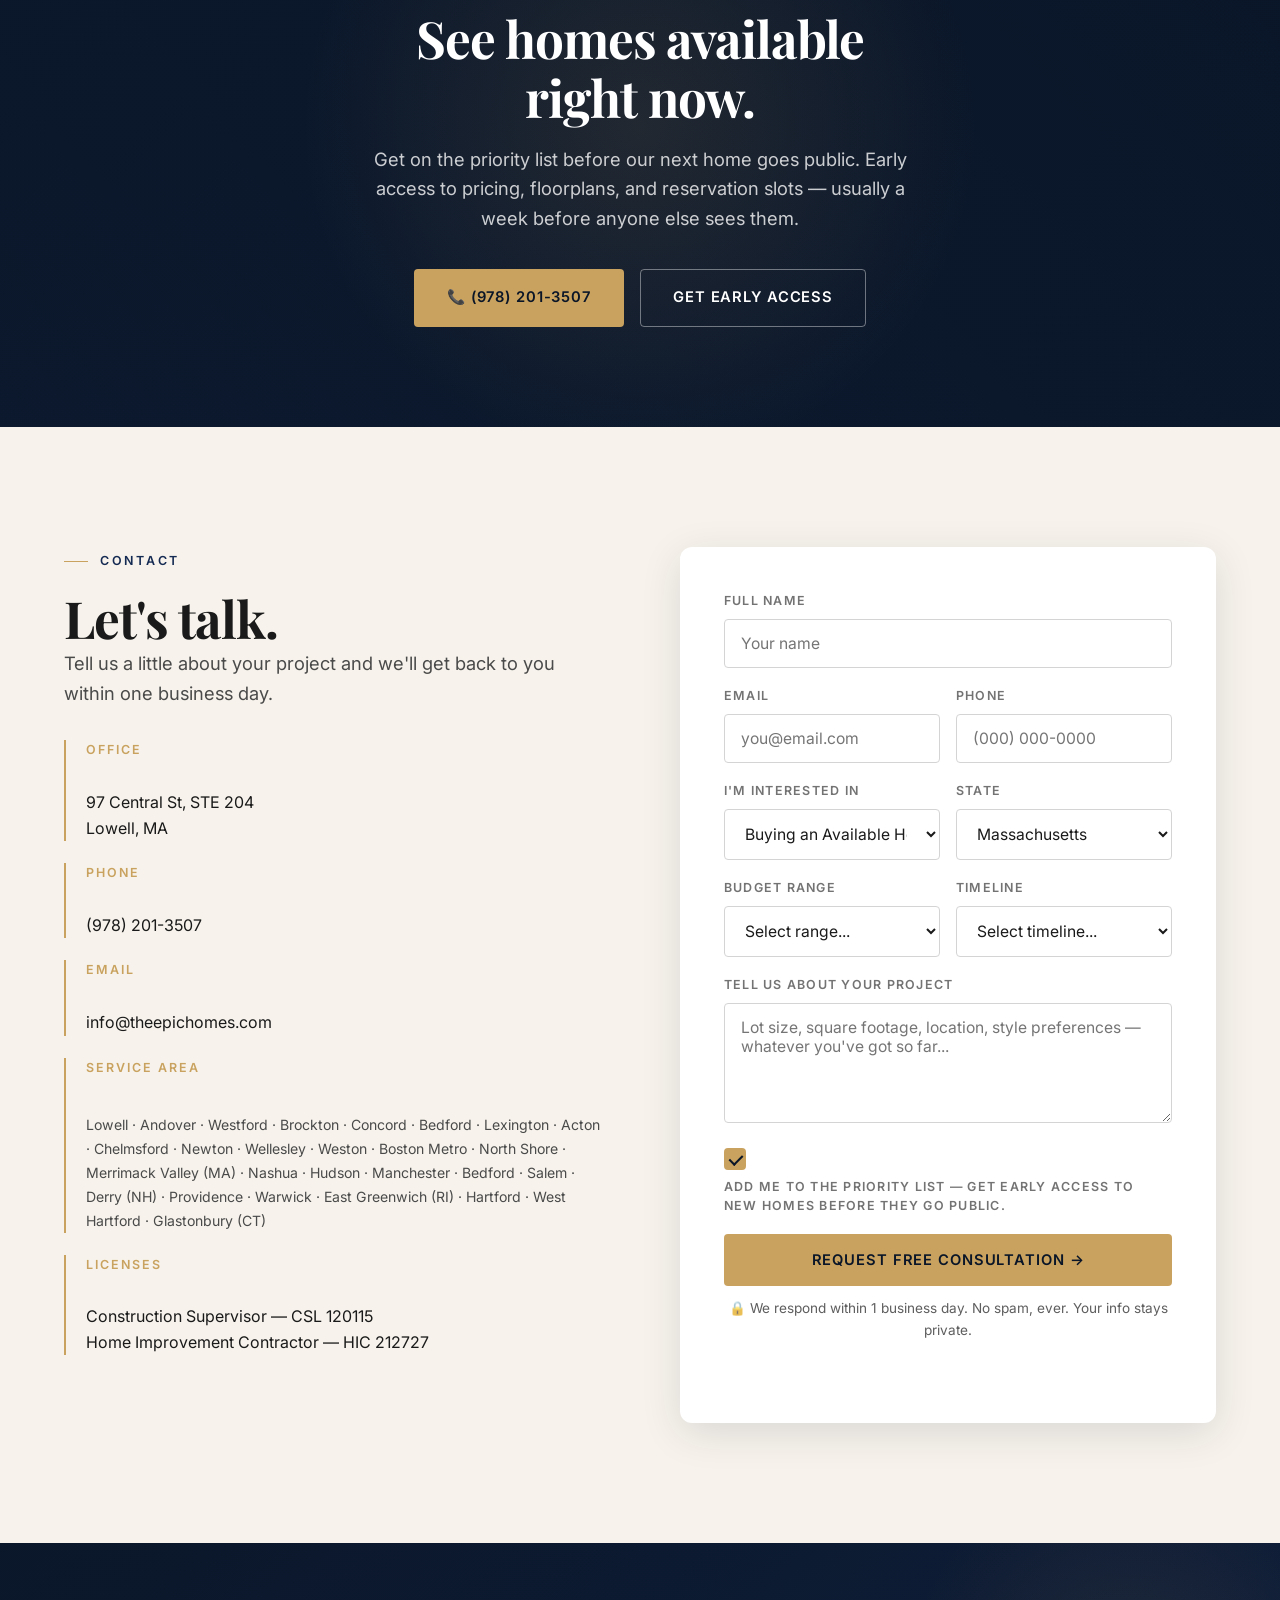
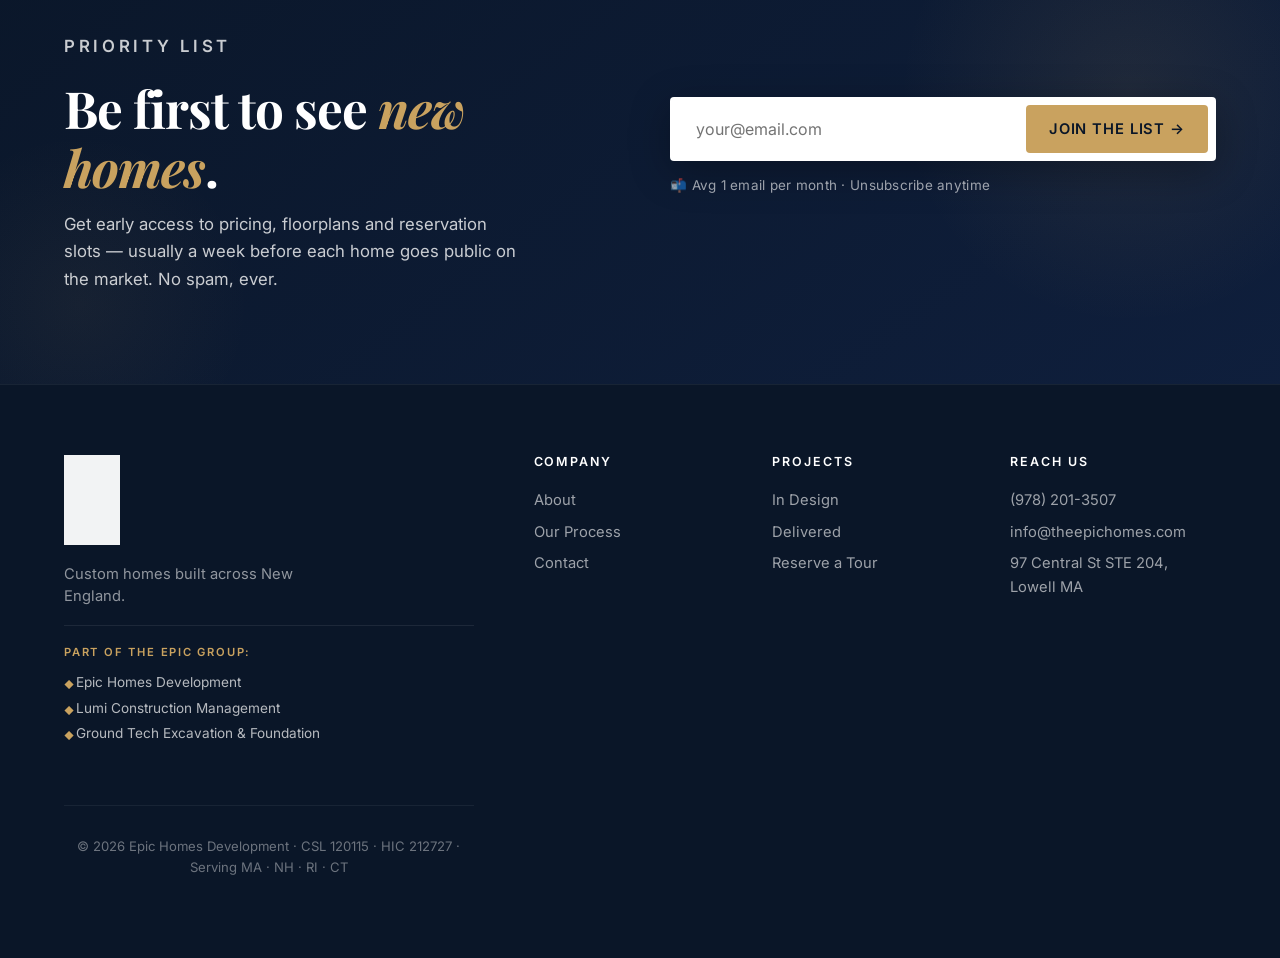
==== commit 8d7c41cb: "SEO + lead capture overhaul - Add GeneralContractor JSON-LD schema (Google understands business as l" ====
--- a/index.html
+++ b/index.html
@@ -3,26 +3,157 @@
 <head>
   <meta charset="UTF-8" />
   <meta name="viewport" content="width=device-width, initial-scale=1.0" />
-  <meta name="description" content="Epic Homes Development — Custom modern farmhouses and luxury homes built across Massachusetts, New Hampshire, Rhode Island, and Connecticut. Fully licensed: CSL 120115 · HIC 212727." />
-  <title>Epic Homes Development — Custom Modern Farmhouses | MA · NH · RI · CT</title>
+  <meta name="description" content="Custom home builder in Lowell, MA. Epic Homes Development builds modern farmhouses and luxury new construction across Massachusetts, New Hampshire, Rhode Island and Connecticut. Licensed CSL 120115 · HIC 212727. Free consultation." />
+  <meta name="keywords" content="custom home builder, custom home builder Massachusetts, custom home builder Lowell MA, modern farmhouse builder, luxury home builder New England, new construction MA NH RI CT, custom builders near me" />
+  <meta name="author" content="Epic Homes Development" />
+  <meta name="robots" content="index, follow, max-image-preview:large" />
+  <meta name="geo.region" content="US-MA" />
+  <meta name="geo.placename" content="Lowell, Massachusetts" />
+  <meta name="geo.position" content="42.6334;-71.3162" />
+  <meta name="ICBM" content="42.6334, -71.3162" />
+  <title>Custom Home Builder MA, NH, RI, CT | Epic Homes Development — Modern Farmhouses</title>
   <link rel="icon" type="image/png" href="assets/logo.png" />
   <link rel="apple-touch-icon" href="assets/logo.png" />
   <meta name="theme-color" content="#0a1628" />
   <link rel="canonical" href="https://theepichomes.com/" />
-  <meta property="og:title" content="Epic Homes Development — Custom Modern Farmhouses" />
-  <meta property="og:description" content="Custom modern farmhouses and luxury homes built across MA, NH, RI, CT. Licensed CSL 120115 · HIC 212727." />
+  <link rel="alternate" hreflang="en-us" href="https://theepichomes.com/" />
+  <link rel="alternate" hreflang="pt-br" href="https://theepichomes.com/heritage-pt.html" />
+  <link rel="alternate" hreflang="x-default" href="https://theepichomes.com/" />
+  <meta property="og:title" content="Custom Home Builder MA, NH, RI, CT | Epic Homes Development" />
+  <meta property="og:description" content="Modern farmhouses and luxury custom homes built across New England. Licensed CSL 120115 · HIC 212727. Start your dream home today." />
   <meta property="og:image" content="https://theepichomes.com/assets/logo.png" />
+  <meta property="og:image:alt" content="Epic Homes Development logo" />
   <meta property="og:url" content="https://theepichomes.com/" />
   <meta property="og:type" content="website" />
+  <meta property="og:locale" content="en_US" />
   <meta property="og:site_name" content="Epic Homes Development" />
   <meta name="twitter:card" content="summary_large_image" />
-  <meta name="twitter:title" content="Epic Homes Development — Custom Modern Farmhouses" />
-  <meta name="twitter:description" content="Custom modern farmhouses across MA, NH, RI, CT." />
+  <meta name="twitter:title" content="Custom Home Builder MA, NH, RI, CT | Epic Homes" />
+  <meta name="twitter:description" content="Modern farmhouses and luxury custom homes across MA, NH, RI, CT. Free consultation." />
   <meta name="twitter:image" content="https://theepichomes.com/assets/logo.png" />
   <link rel="preconnect" href="https://fonts.googleapis.com" />
   <link rel="preconnect" href="https://fonts.gstatic.com" crossorigin />
   <link href="https://fonts.googleapis.com/css2?family=Playfair+Display:wght@400;500;700;900&family=Inter:wght@300;400;500;600;700&display=swap" rel="stylesheet" />
   <link rel="stylesheet" href="styles.css" />
+
+  <!-- Structured data — GeneralContractor (LocalBusiness) for Google -->
+  <script type="application/ld+json">
+  {
+    "@context": "https://schema.org",
+    "@type": "GeneralContractor",
+    "@id": "https://theepichomes.com/#business",
+    "name": "Epic Homes Development",
+    "alternateName": "Epic Homes",
+    "url": "https://theepichomes.com/",
+    "logo": "https://theepichomes.com/assets/logo.png",
+    "image": "https://theepichomes.com/assets/logo.png",
+    "description": "Epic Homes Development is a licensed custom home builder serving Massachusetts, New Hampshire, Rhode Island, and Connecticut. Specializing in modern farmhouses and luxury new construction.",
+    "telephone": "+1-978-201-3507",
+    "email": "info@theepichomes.com",
+    "priceRange": "$$$$",
+    "address": {
+      "@type": "PostalAddress",
+      "streetAddress": "97 Central St, STE 204",
+      "addressLocality": "Lowell",
+      "addressRegion": "MA",
+      "postalCode": "01852",
+      "addressCountry": "US"
+    },
+    "geo": {
+      "@type": "GeoCoordinates",
+      "latitude": 42.6334,
+      "longitude": -71.3162
+    },
+    "areaServed": [
+      { "@type": "State", "name": "Massachusetts" },
+      { "@type": "State", "name": "New Hampshire" },
+      { "@type": "State", "name": "Rhode Island" },
+      { "@type": "State", "name": "Connecticut" }
+    ],
+    "knowsAbout": [
+      "Custom Home Building",
+      "Modern Farmhouse Construction",
+      "Luxury Home Construction",
+      "ADU Construction",
+      "Land Development",
+      "New Construction"
+    ],
+    "hasCredential": [
+      {
+        "@type": "EducationalOccupationalCredential",
+        "credentialCategory": "license",
+        "name": "Massachusetts Construction Supervisor License (CSL)",
+        "identifier": "120115"
+      },
+      {
+        "@type": "EducationalOccupationalCredential",
+        "credentialCategory": "license",
+        "name": "Massachusetts Home Improvement Contractor (HIC)",
+        "identifier": "212727"
+      }
+    ],
+    "openingHoursSpecification": {
+      "@type": "OpeningHoursSpecification",
+      "dayOfWeek": ["Monday","Tuesday","Wednesday","Thursday","Friday"],
+      "opens": "08:00",
+      "closes": "18:00"
+    }
+  }
+  </script>
+
+  <!-- Meta Pixel Code -->
+  <script>
+  !function(f,b,e,v,n,t,s)
+  {if(f.fbq)return;n=f.fbq=function(){n.callMethod?
+  n.callMethod.apply(n,arguments):n.queue.push(arguments)};
+  if(!f._fbq)f._fbq=n;n.push=n;n.loaded=!0;n.version='2.0';
+  n.queue=[];t=b.createElement(e);t.async=!0;
+  t.src=v;s=b.getElementsByTagName(e)[0];
+  s.parentNode.insertBefore(t,s)}(window, document,'script',
+  'https://connect.facebook.net/en_US/fbevents.js');
+  fbq('init', '995116026348486');
+  fbq('track', 'PageView');
+  </script>
+  <noscript><img height="1" width="1" style="display:none"
+  src="https://www.facebook.com/tr?id=995116026348486&ev=PageView&noscript=1"
+  /></noscript>
+  <!-- End Meta Pixel Code -->
+
+  <!-- Lead tracking — fires when contact CTAs are clicked -->
+  <script>
+  document.addEventListener('DOMContentLoaded', function() {
+    // Track phone clicks
+    document.querySelectorAll('a[href^="tel:"]').forEach(function(el) {
+      el.addEventListener('click', function() {
+        if (typeof fbq !== 'undefined') fbq('track', 'Contact');
+      });
+    });
+    // Track email clicks
+    document.querySelectorAll('a[href^="mailto:"]').forEach(function(el) {
+      el.addEventListener('click', function() {
+        if (typeof fbq !== 'undefined') fbq('track', 'Contact');
+      });
+    });
+    // Track WhatsApp clicks
+    document.querySelectorAll('a[href*="wa.me"], a[href*="whatsapp.com"]').forEach(function(el) {
+      el.addEventListener('click', function() {
+        if (typeof fbq !== 'undefined') fbq('track', 'Contact');
+      });
+    });
+    // Track form submissions
+    document.querySelectorAll('form').forEach(function(form) {
+      form.addEventListener('submit', function() {
+        if (typeof fbq !== 'undefined') fbq('track', 'Lead');
+      });
+    });
+    // Track CTA clicks (Start your project, Get a quote, etc.)
+    document.querySelectorAll('a[href*="contact"], a[href*="thanks"], button[type="submit"], .cta, .btn-primary').forEach(function(el) {
+      el.addEventListener('click', function() {
+        if (typeof fbq !== 'undefined') fbq('track', 'InitiateCheckout');
+      });
+    });
+  });
+  </script>
 </head>
 <body>
 
@@ -217,13 +348,13 @@
         </article>
         <article class="service">
           <div class="service__icon">◇</div>
-          <h3>ADUs & Additions</h3>
-          <p>In-law suites, accessory dwelling units, second-story additions and home expansions.</p>
+          <h3>ADUs & Guest Houses</h3>
+          <p>Accessory dwelling units and detached guest homes built from the ground up.</p>
         </article>
         <article class="service">
           <div class="service__icon">◈</div>
-          <h3>Renovations & Retrofits</h3>
-          <p>Whole-home remodels, kitchens, baths and high-end finish work that adds real value.</p>
+          <h3>Design & Permitting</h3>
+          <p>Architectural design coordination, blueprints and permit acquisition — the full pre-construction phase.</p>
         </article>
         <article class="service">
           <div class="service__icon">❖</div>
@@ -597,8 +728,8 @@
               <option>Buying an Available Home</option>
               <option>Reserving a Home in Design</option>
               <option>Custom Home Build</option>
-              <option>ADU / Addition</option>
-              <option>Renovation / Remodel</option>
+              <option>ADU / Guest House</option>
+              <option>Design & Permitting</option>
               <option>Land Development</option>
               <option>Investment Property</option>
               <option>Other</option>
@@ -615,10 +746,36 @@
             </select>
           </label>
         </div>
+        <div class="form__row form__row--2">
+          <label>
+            <span>Budget Range</span>
+            <select name="budget">
+              <option value="">Select range...</option>
+              <option>Under $500K</option>
+              <option>$500K – $800K</option>
+              <option>$800K – $1.2M</option>
+              <option>$1.2M – $2M</option>
+              <option>$2M – $3M</option>
+              <option>$3M+</option>
+              <option>Not sure yet</option>
+            </select>
+          </label>
+          <label>
+            <span>Timeline</span>
+            <select name="timeline">
+              <option value="">Select timeline...</option>
+              <option>Ready to start now</option>
+              <option>1–3 months</option>
+              <option>3–6 months</option>
+              <option>6–12 months</option>
+              <option>Just exploring</option>
+            </select>
+          </label>
+        </div>
         <div class="form__row">
           <label>
             <span>Tell Us About Your Project</span>
-            <textarea name="message" rows="4" placeholder="Lot size, square footage, timeline, budget range — whatever you've got so far..."></textarea>
+            <textarea name="message" rows="4" placeholder="Lot size, square footage, location, style preferences — whatever you've got so far..."></textarea>
           </label>
         </div>
         <div class="form__row form__checkbox">
@@ -628,7 +785,8 @@
             <span class="checkbox-text">Add me to the priority list — get early access to new homes before they go public.</span>
           </label>
         </div>
-        <button type="submit" class="btn btn--gold btn--block">Send Message</button>
+        <button type="submit" class="btn btn--gold btn--block">Request Free Consultation →</button>
+        <p class="form__microcopy" style="margin-top:.75rem;font-size:.85rem;opacity:.7;text-align:center;">🔒 We respond within 1 business day. No spam, ever. Your info stays private.</p>
         <p class="form__status" id="formStatus" aria-live="polite"></p>
       </form>
     </div>
@@ -690,5 +848,8 @@
   </footer>
 
   <script src="script.js"></script>
+
+  <!-- HubSpot Tracking Code — Portal 246140494 -->
+  <script type="text/javascript" id="hs-script-loader" async defer src="//js-na2.hs-scripts.com/246140494.js"></script>
 </body>
 </html>
